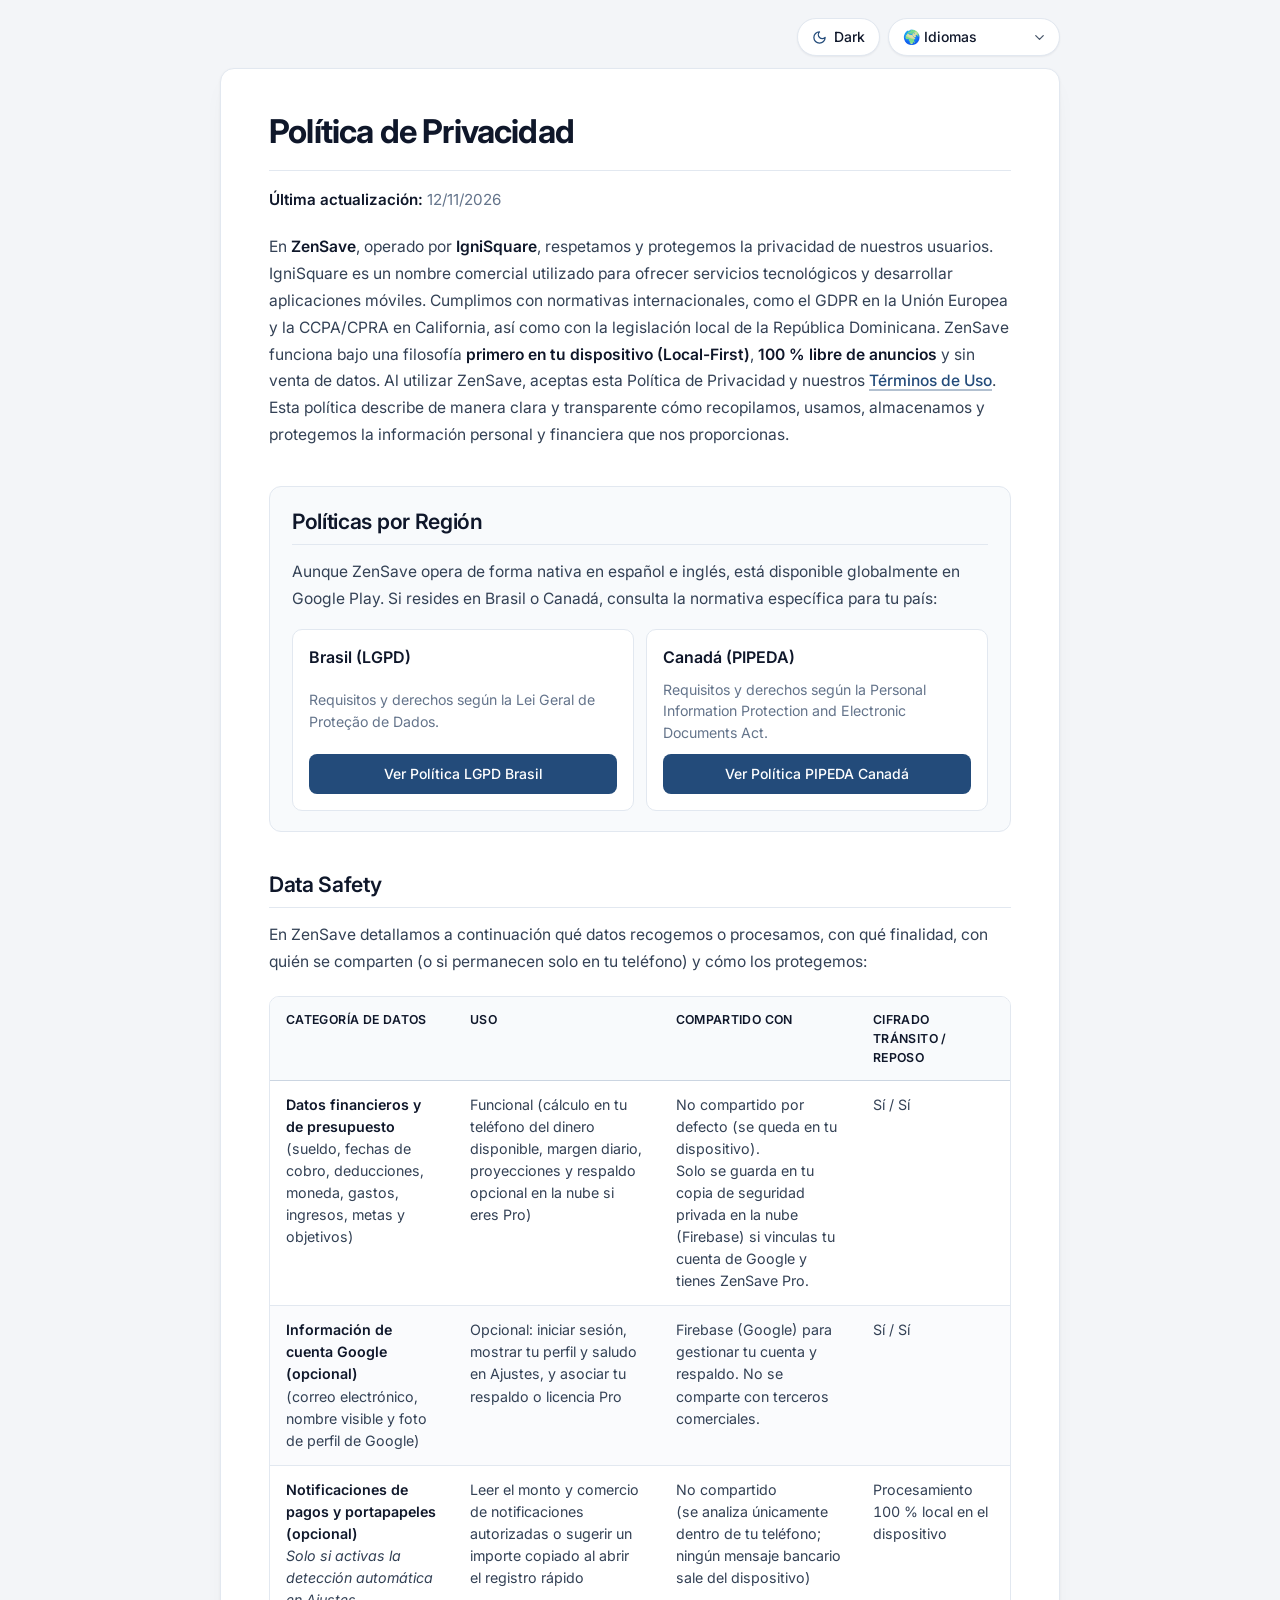
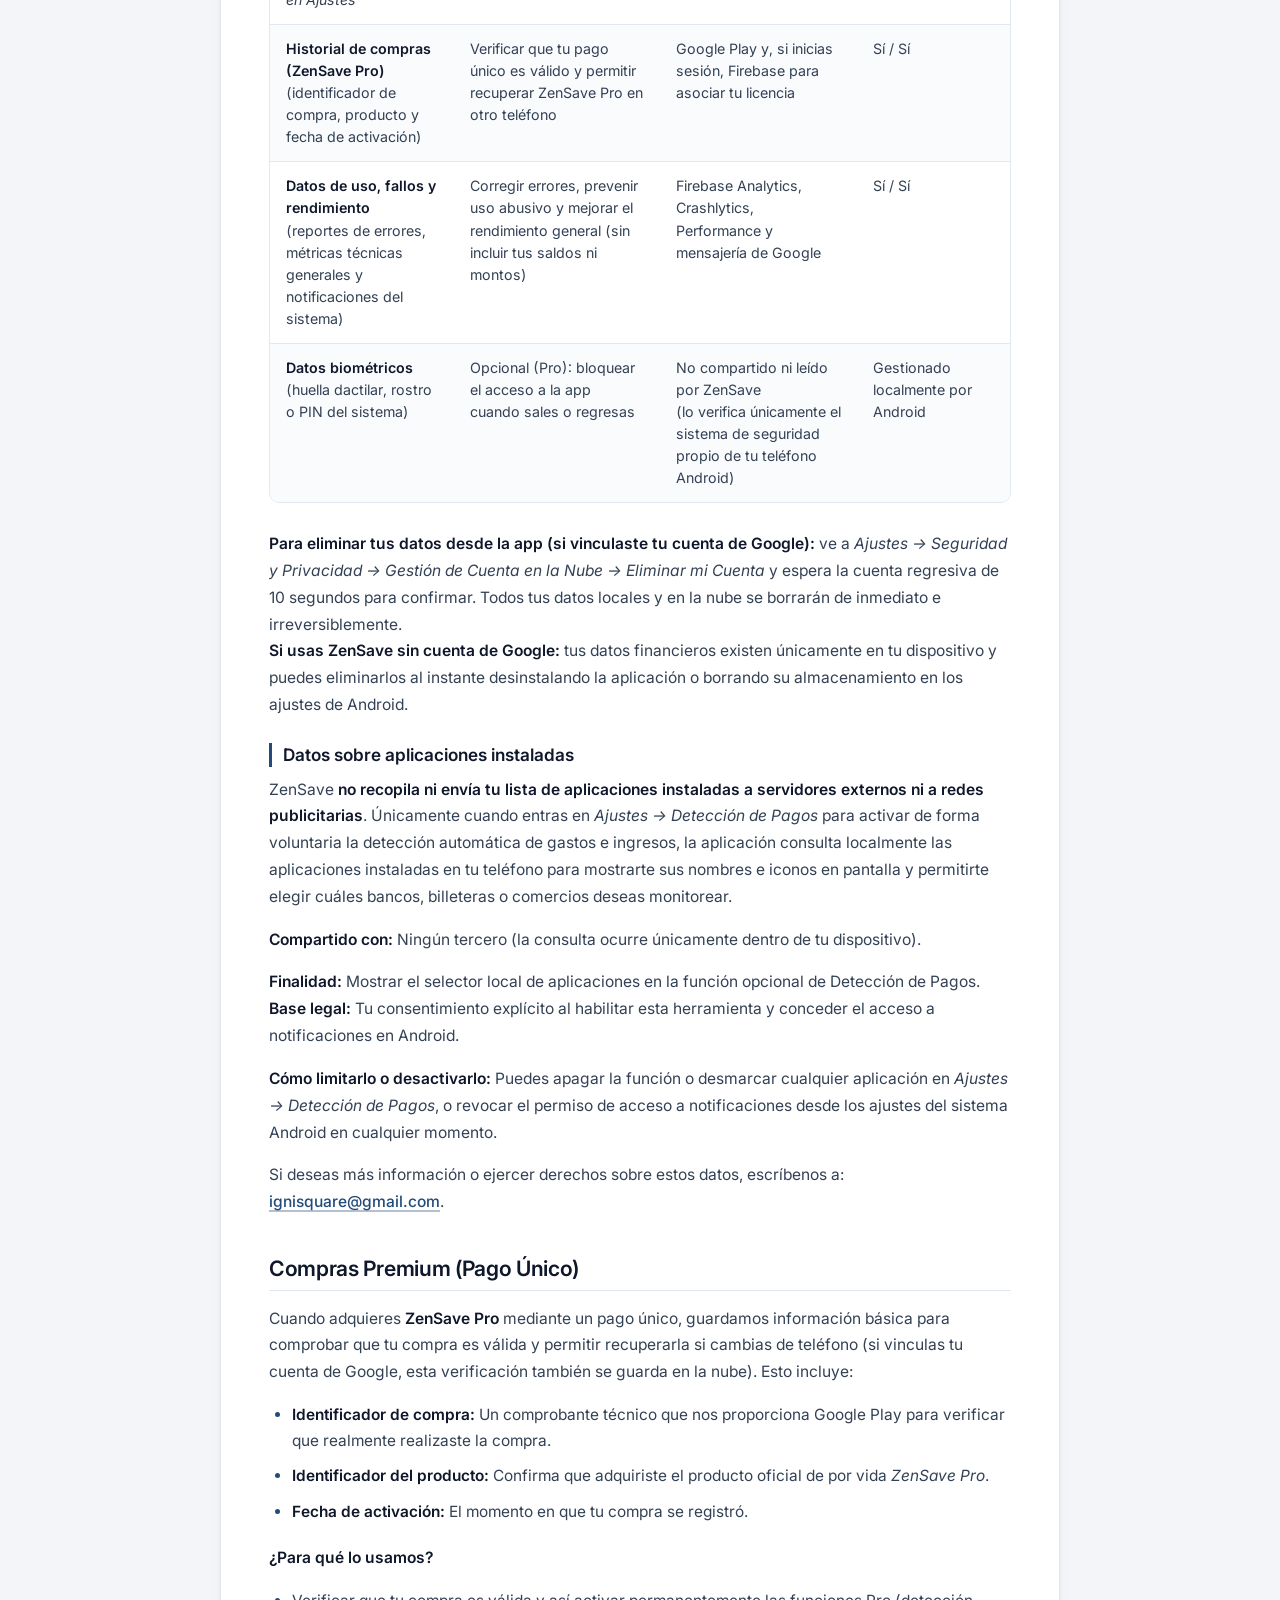
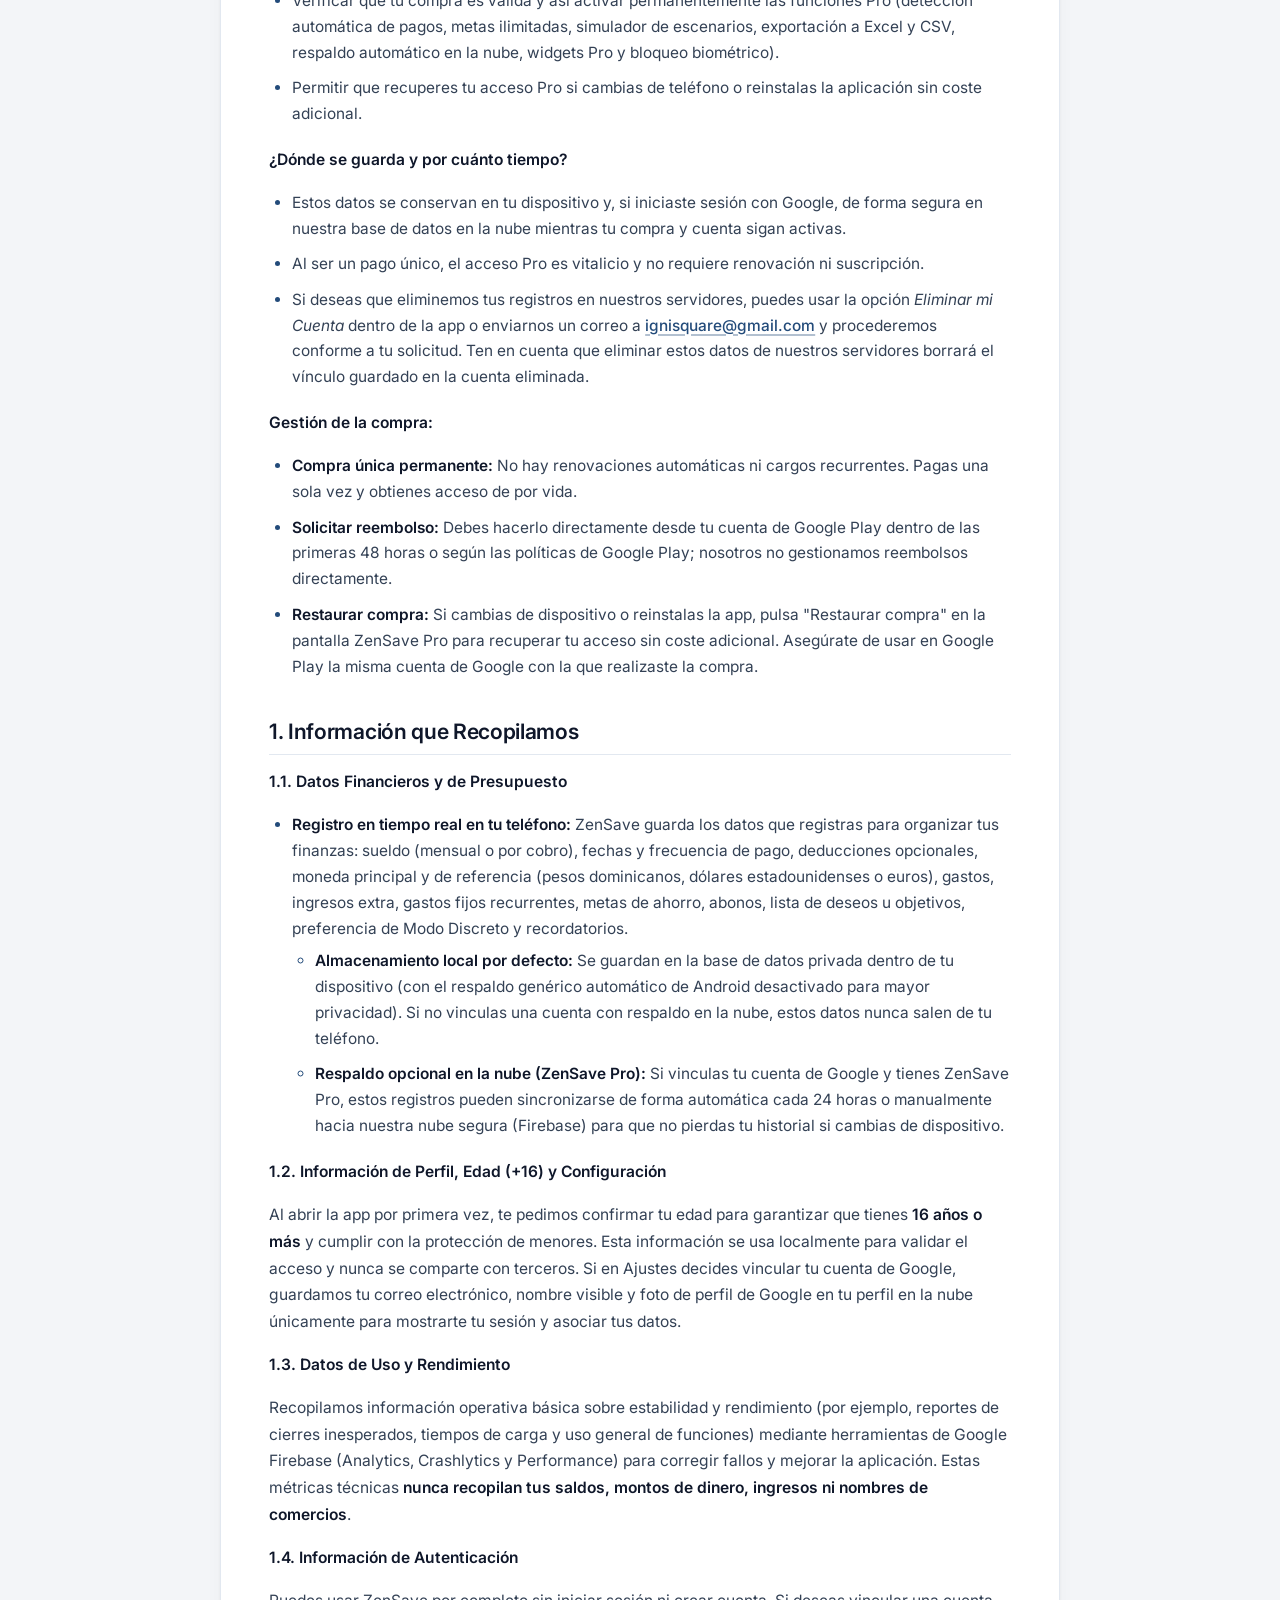
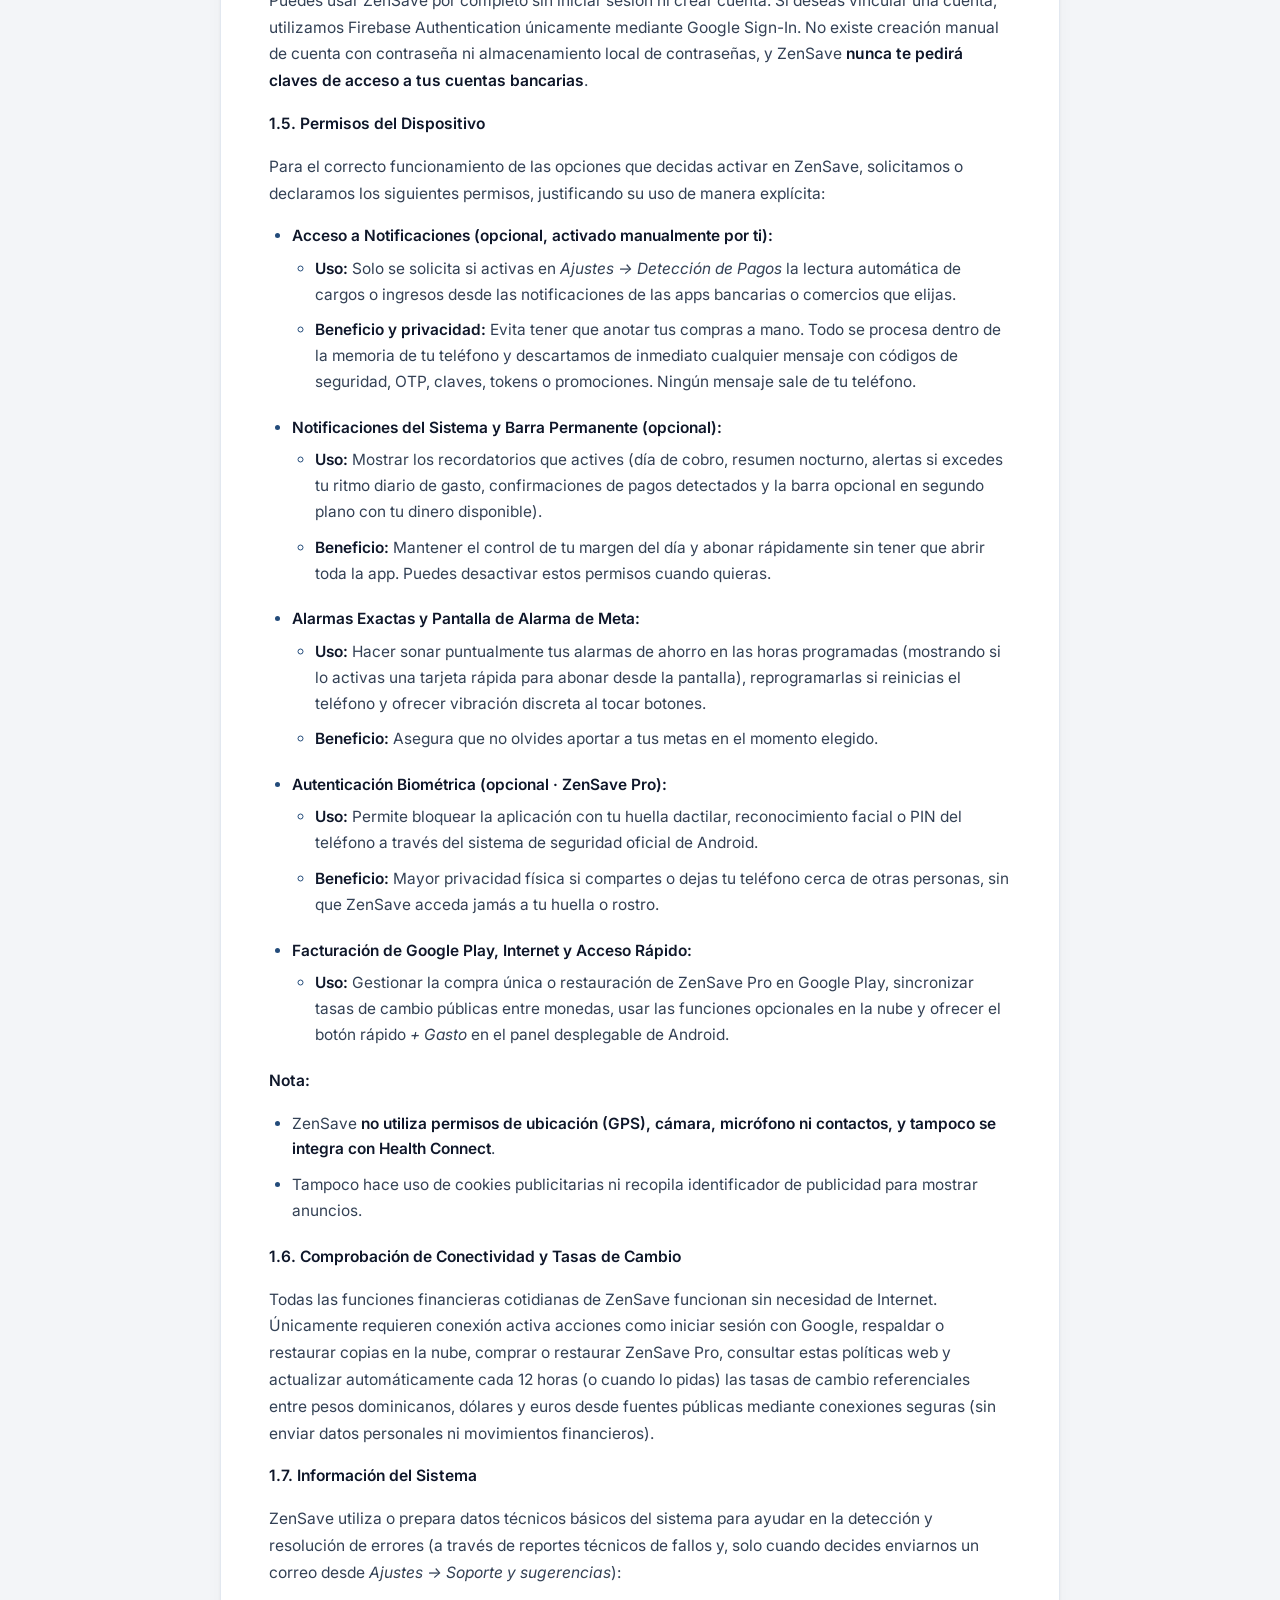
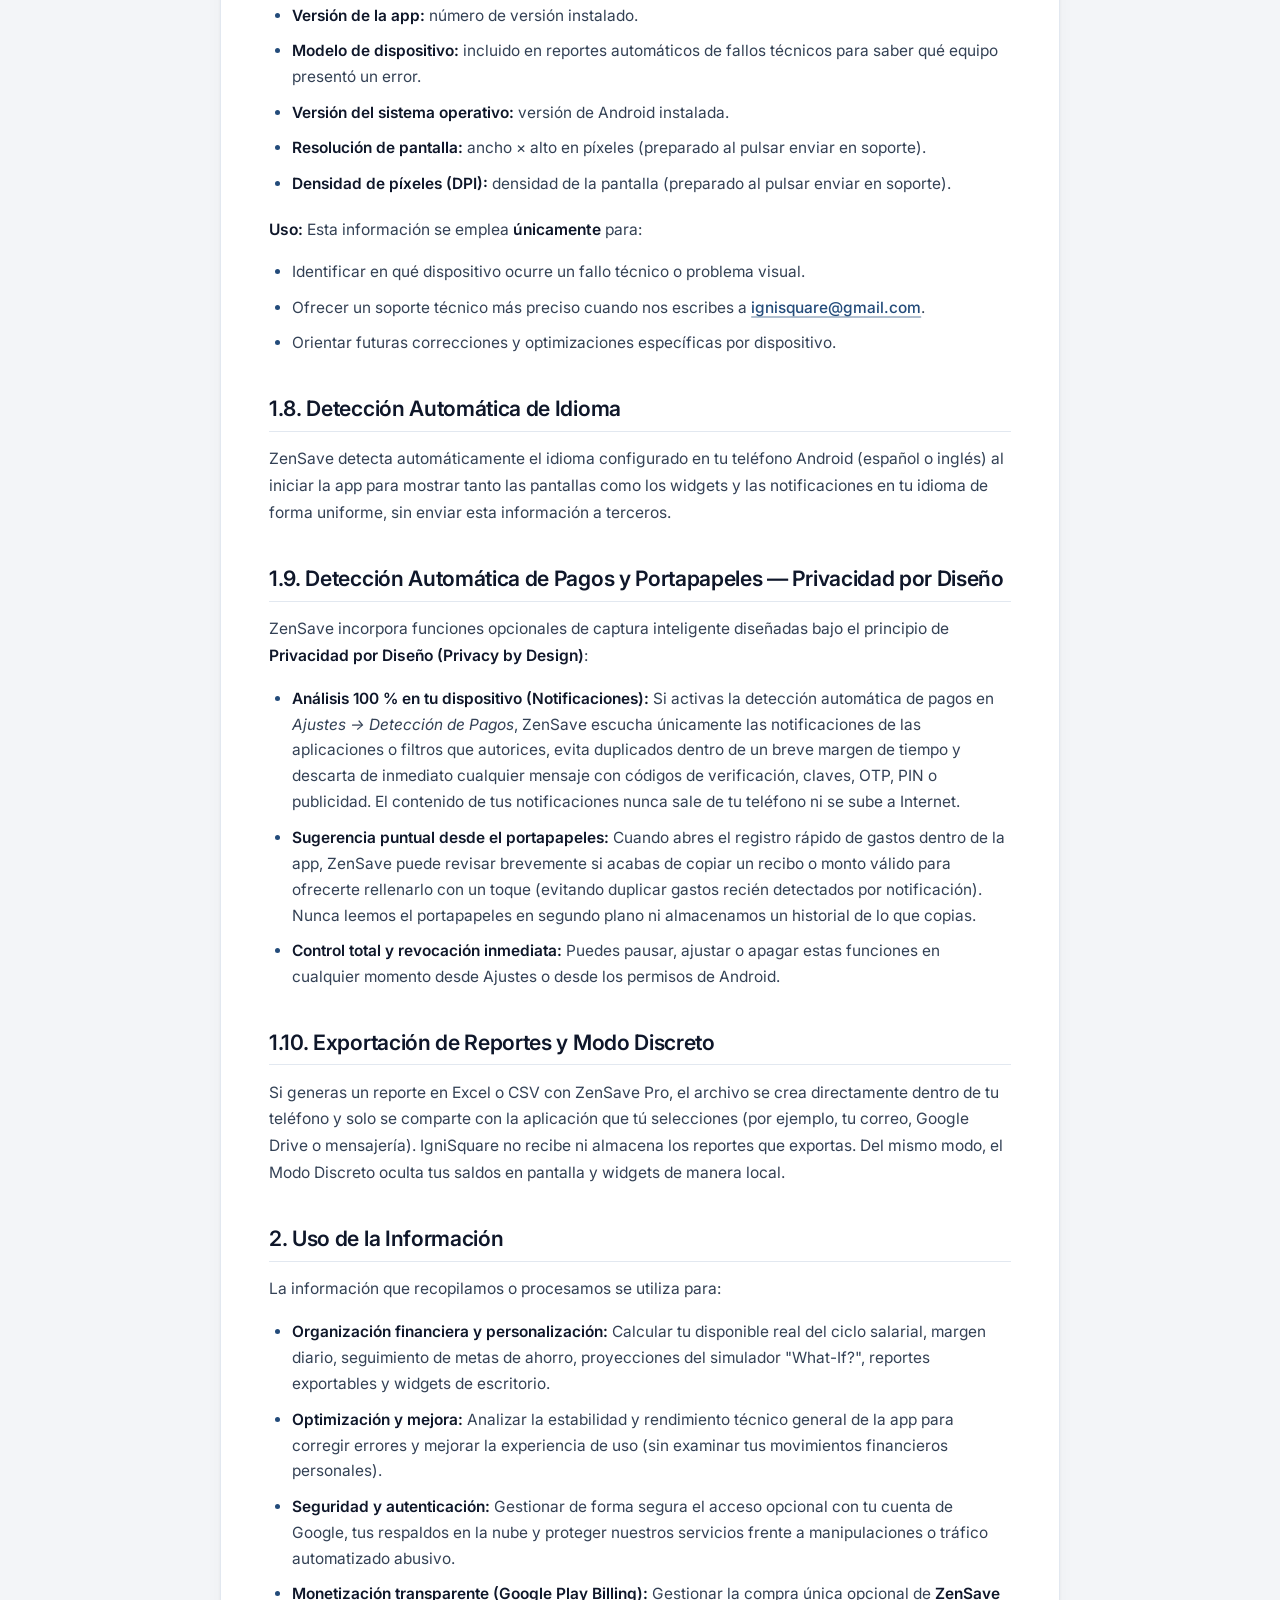
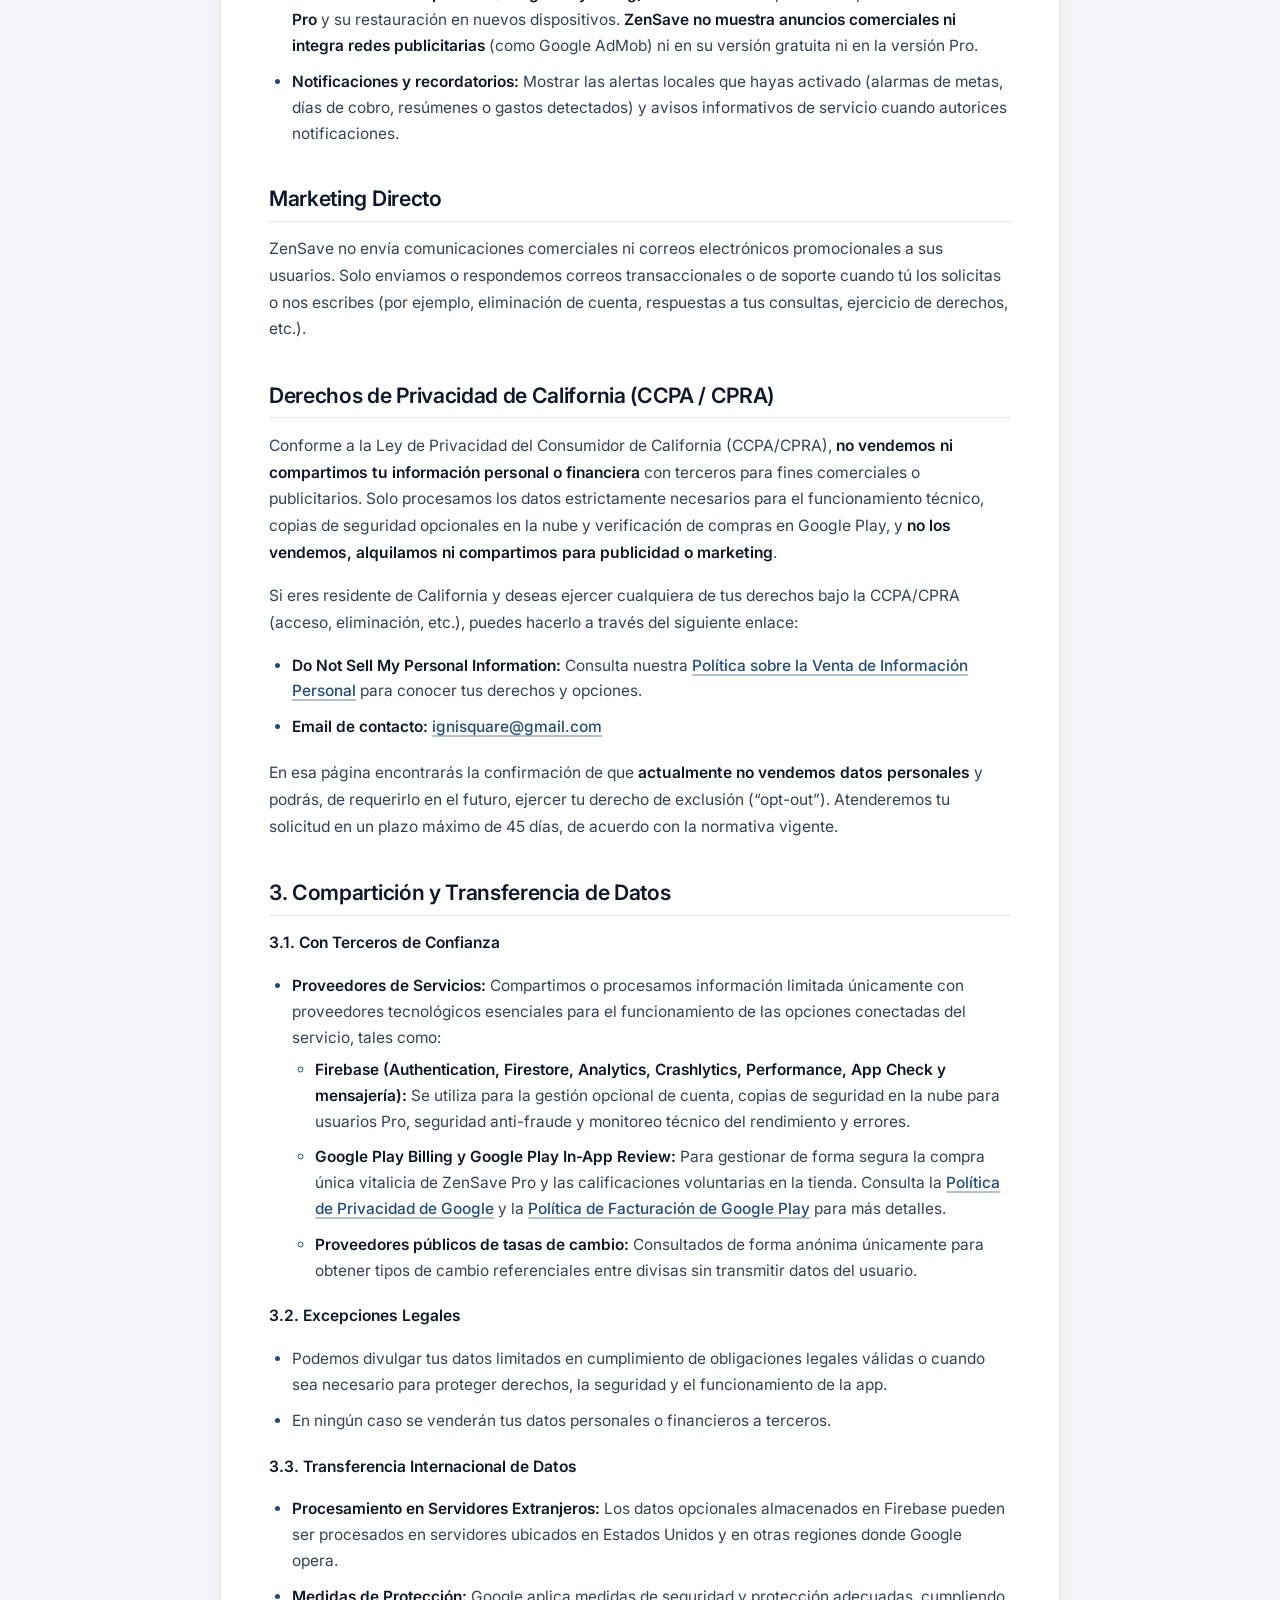
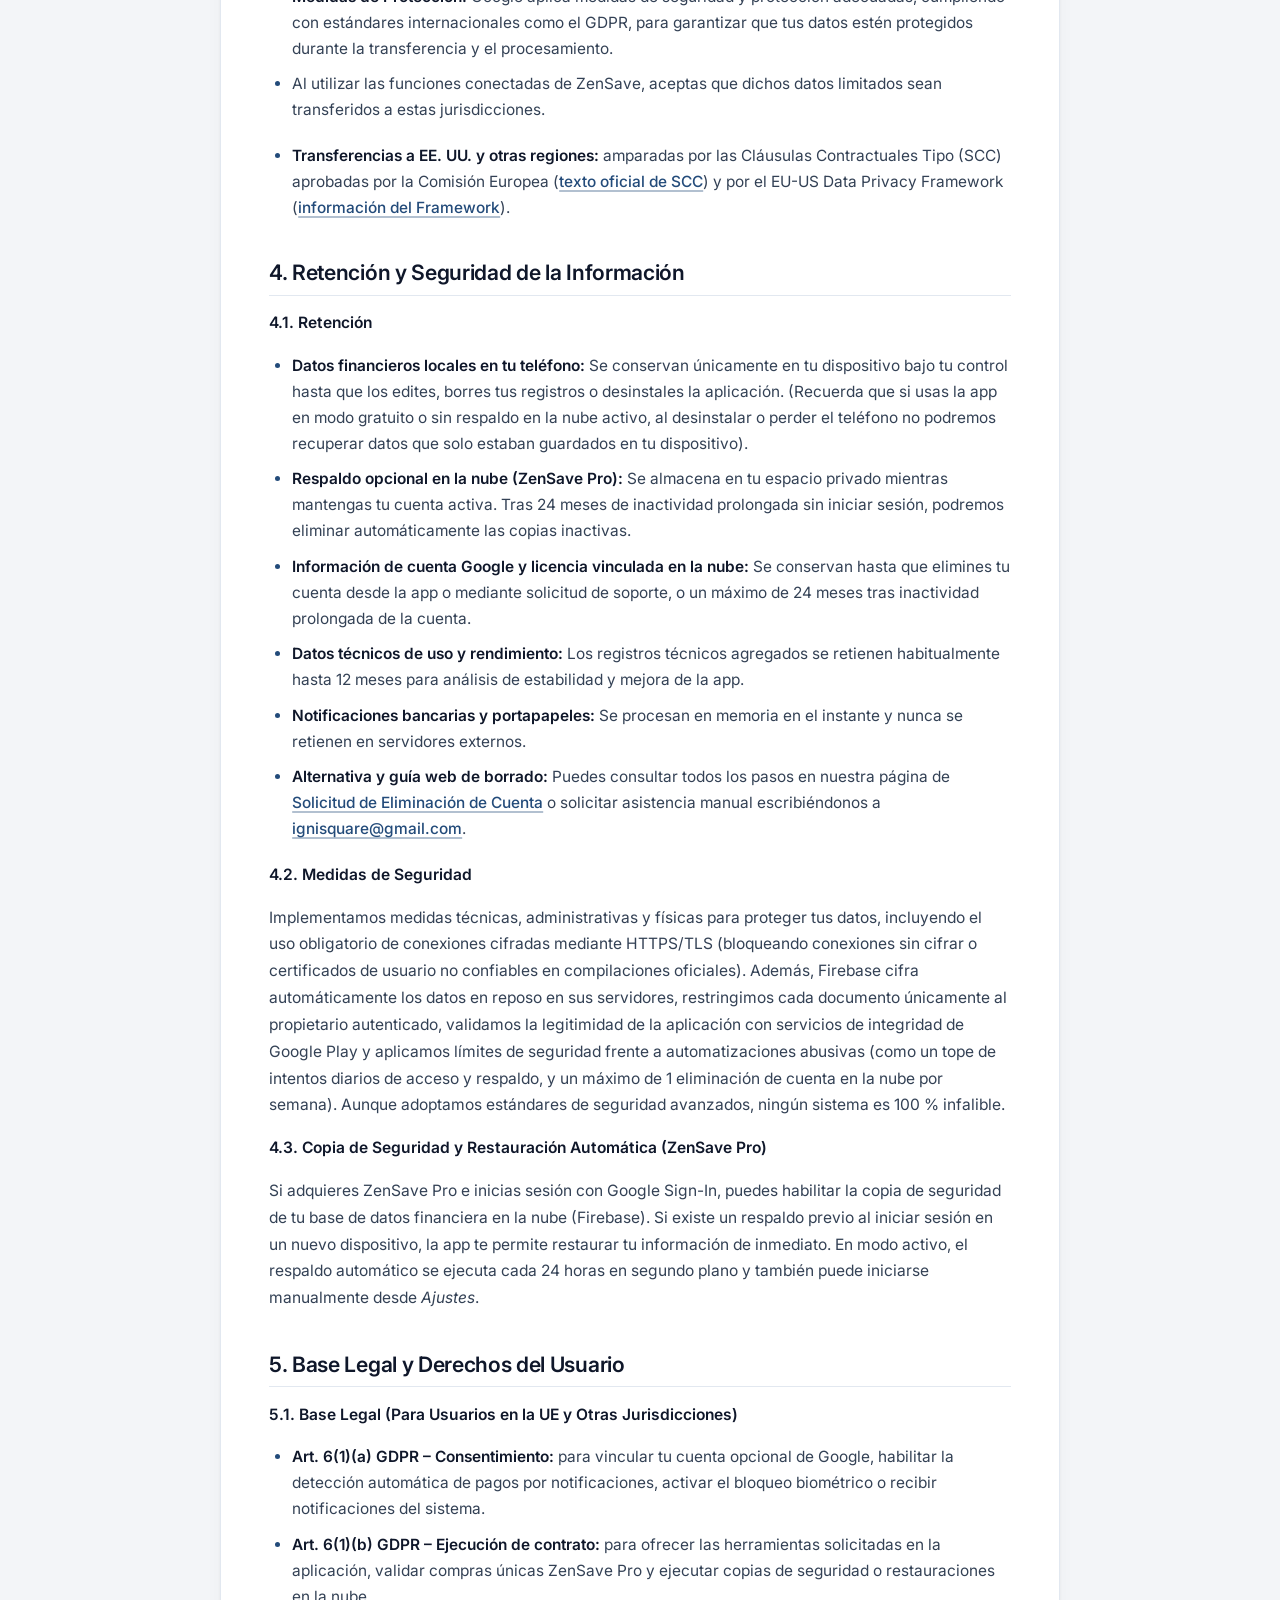
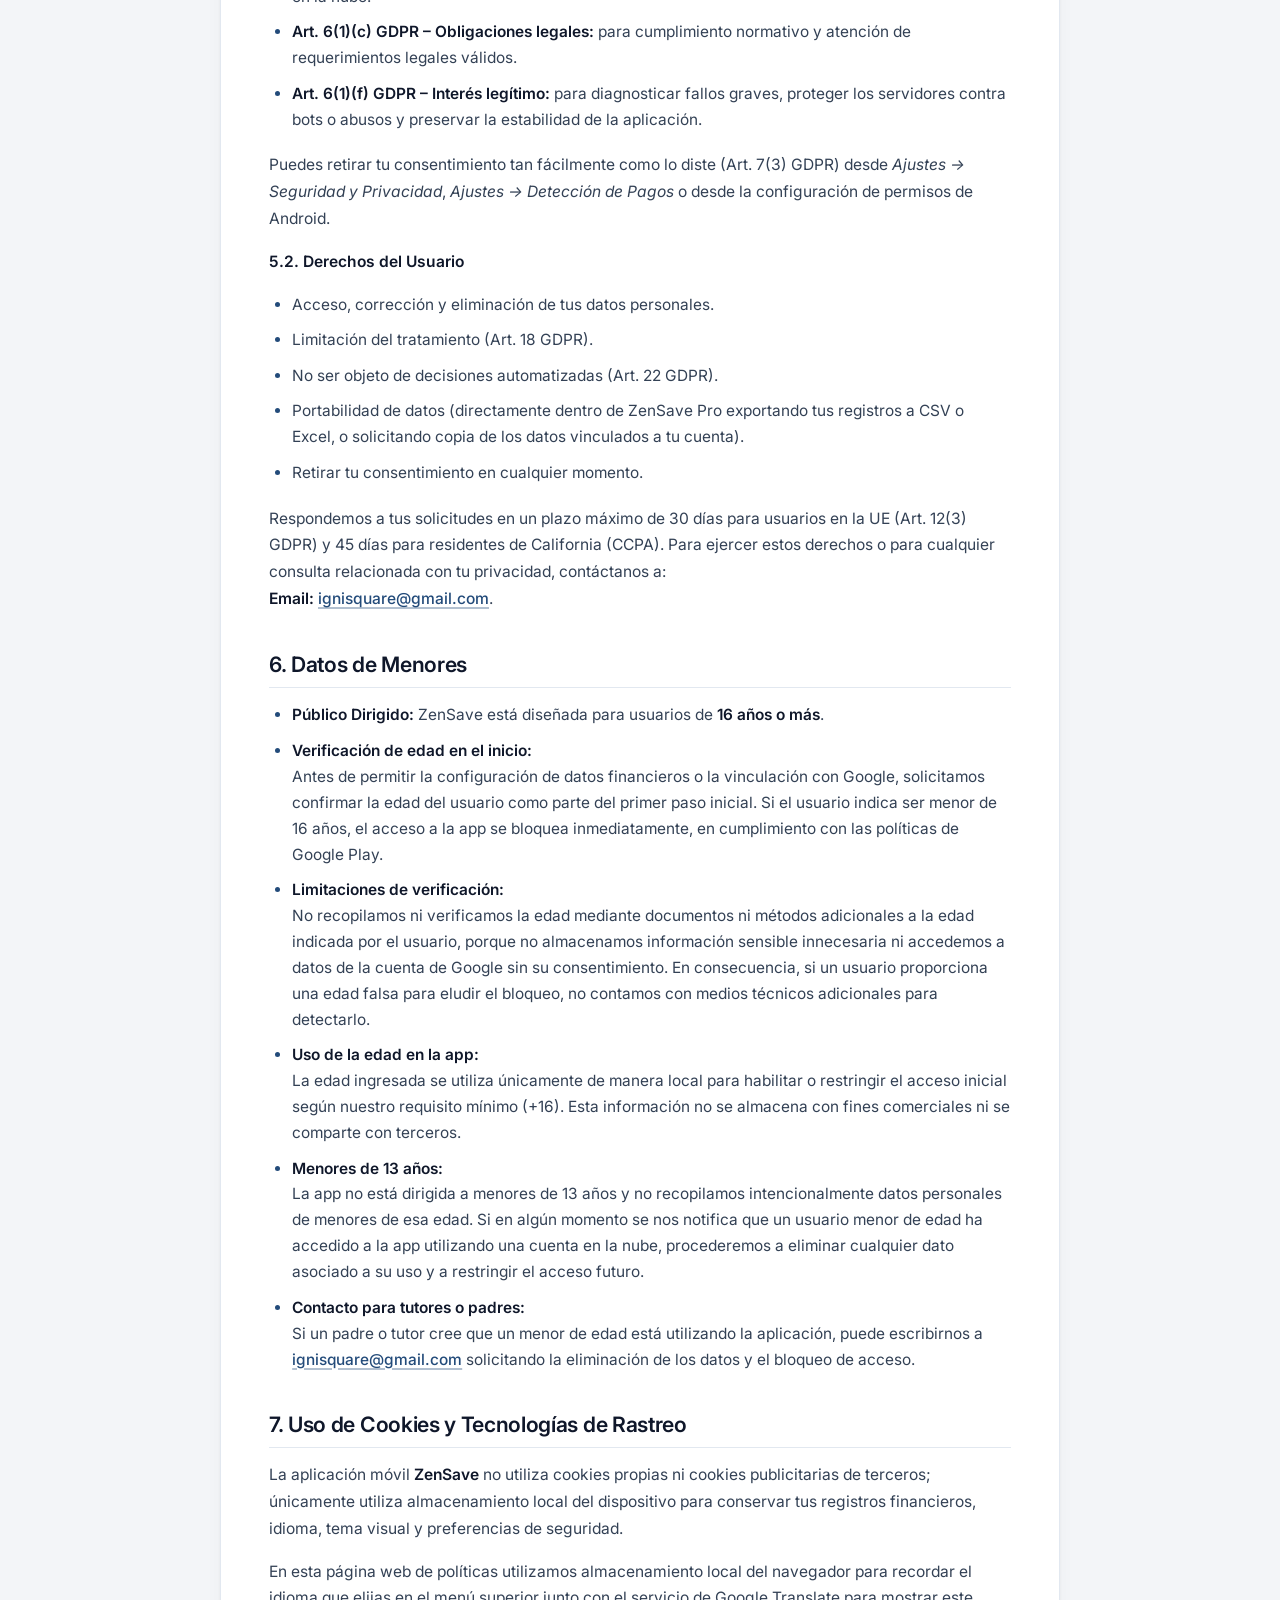
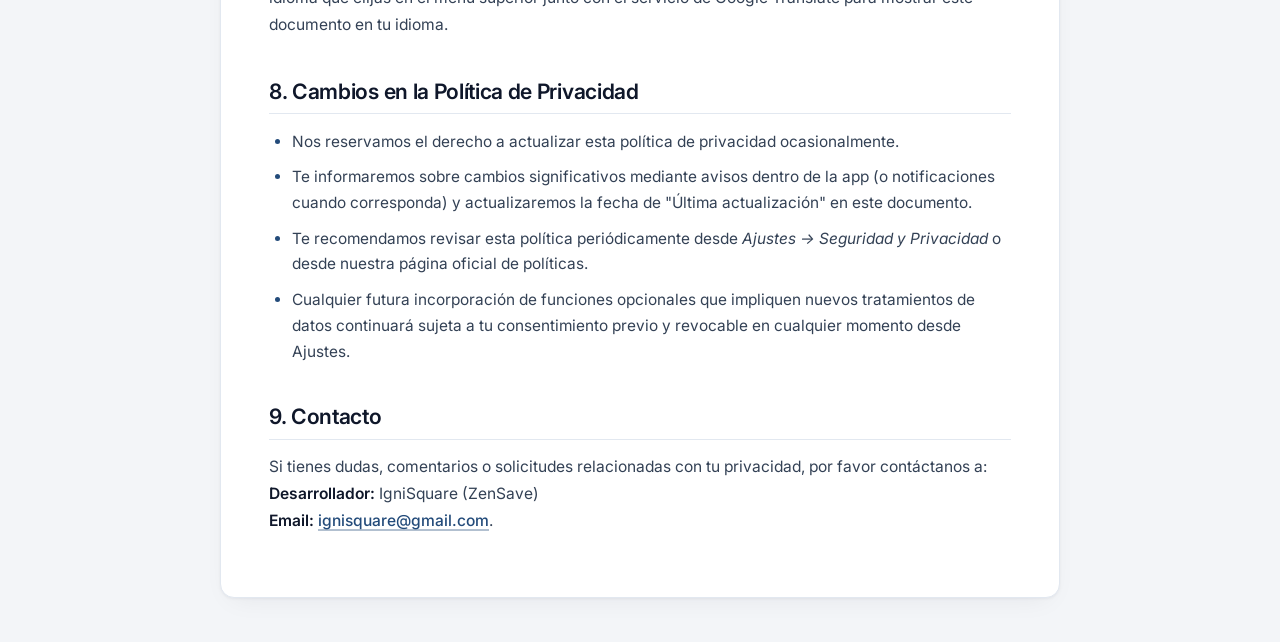
==== index.html @ 3e818abf "Add files via upload" ====
<!DOCTYPE html>
<html lang="es">
<head>
  <meta charset="UTF-8">
  <meta name="viewport" content="width=device-width, initial-scale=1.0">
  <meta name="description" content="Consulta la política de privacidad de ZenSave para conocer cómo protegemos tu información personal y financiera.">
  <meta name="theme-color" content="#ffffff">
  <title>Política de Privacidad</title>

  <!-- Fuente Material Design -->
  <link rel="stylesheet" href="https://fonts.googleapis.com/css2?family=Roboto:wght@300;400;700&display=swap">
  <link rel="stylesheet" href="style.css">
</head>
<body>
  <!-- Contenedor del widget de Google Translate, ocultado fuera de pantalla -->
  <div id="google_translate_element"></div>

  <!-- Custom Widget de Traducción -->
  <div id="custom_translate_wrapper">
    <select id="custom_translate">
      <option value="">🌍 Idiomas</option>
      <option value="es">Español</option>
      <option value="en">Inglés</option>
      <option value="fr">Francés</option>
      <option value="pt-BR">Português (Brasil)</option>
      <option value="de">Alemán</option>
      <option value="it">Italiano</option>
    </select>
  </div>

  <main class="policy-container">
    <h1 class="policy-title">Política de Privacidad</h1>
    <p class="policy-text"><strong>Última actualización:</strong> 12/11/2026</p>
    <p class="policy-text">
      En <strong>ZenSave</strong>, operado por <strong>IgniSquare</strong>, respetamos y protegemos la privacidad de nuestros usuarios. IgniSquare es un nombre comercial utilizado para ofrecer servicios tecnológicos y desarrollar aplicaciones móviles. Cumplimos con normativas internacionales, como el GDPR en la Unión Europea y la CCPA/CPRA en California, así como con la legislación local de la República Dominicana. ZenSave funciona bajo una filosofía <strong>primero en tu dispositivo (Local-First)</strong>, <strong>100 % libre de anuncios</strong> y sin venta de datos. Al utilizar ZenSave, aceptas esta Política de Privacidad y nuestros <a href="https://frikii21k.github.io/IgniSquare-Terms-of-Use-ZenSave.github.io/" target="_blank" rel="noopener">Términos de Uso</a>. Esta política describe de manera clara y transparente cómo recopilamos, usamos, almacenamos y protegemos la información personal y financiera que nos proporcionas.
    </p>

    <!-- === Sección de acceso rápido a políticas por región === -->
    <section class="policy-region-links">
      <h2 class="policy-section-title">Políticas por Región</h2>
      <p class="policy-text">
        Aunque ZenSave opera de forma nativa en español e inglés, está disponible globalmente en Google Play. Si resides en Brasil o Canadá, consulta la normativa específica para tu país:
      </p>
      <div class="policy-links-grid">
        <!-- Grupo 1: Brasil -->
        <div class="policy-link-item">
          <h3 class="policy-subsection-title">Brasil (LGPD)</h3>
          <p class="policy-text">
            Requisitos y derechos según la Lei Geral de Proteção de Dados.
          </p>
          <a href="lgpd-brasil.html"
             class="policy-link-button" target="_blank" rel="noopener">
            Ver Política LGPD Brasil
          </a>
        </div>
        <!-- Grupo 2: Canadá -->
        <div class="policy-link-item">
          <h3 class="policy-subsection-title">Canadá (PIPEDA)</h3>
          <p class="policy-text">
            Requisitos y derechos según la Personal Information Protection and Electronic Documents Act.
          </p>
          <a href="pipeda-canada.html"
             class="policy-link-button" target="_blank" rel="noopener">
            Ver Política PIPEDA Canadá
          </a>
        </div>
      </div>
    </section>

    <section id="data-safety">
      <h2 class="policy-section-title">Data Safety</h2>
      <p class="policy-text">
        En ZenSave detallamos a continuación qué datos recogemos o procesamos, con qué finalidad, con quién se comparten (o si permanecen solo en tu teléfono) y cómo los protegemos:
      </p>
      <div class="policy-table-wrapper">
        <table class="policy-table">
          <thead>
            <tr>
              <th>Categoría de datos</th>
              <th>Uso</th>
              <th>Compartido con</th>
              <th>Cifrado tránsito / reposo</th>
            </tr>
          </thead>
          <tbody>
            <tr>
              <td><strong>Datos financieros y de presupuesto</strong><br>(sueldo, fechas de cobro, deducciones, moneda, gastos, ingresos, metas y objetivos)</td>
              <td>Funcional (cálculo en tu teléfono del dinero disponible, margen diario, proyecciones y respaldo opcional en la nube si eres Pro)</td>
              <td>No compartido por defecto (se queda en tu dispositivo).<br>Solo se guarda en tu copia de seguridad privada en la nube (Firebase) si vinculas tu cuenta de Google y tienes ZenSave Pro.</td>
              <td>Sí / Sí</td>
            </tr>
            <tr>
              <td><strong>Información de cuenta Google (opcional)</strong><br>(correo electrónico, nombre visible y foto de perfil de Google)</td>
              <td>Opcional: iniciar sesión, mostrar tu perfil y saludo en Ajustes, y asociar tu respaldo o licencia Pro</td>
              <td>Firebase (Google) para gestionar tu cuenta y respaldo. No se comparte con terceros comerciales.</td>
              <td>Sí / Sí</td>
            </tr>
            <tr>
              <td><strong>Notificaciones de pagos y portapapeles (opcional)</strong><br><em>Solo si activas la detección automática en Ajustes</em></td>
              <td>Leer el monto y comercio de notificaciones autorizadas o sugerir un importe copiado al abrir el registro rápido</td>
              <td>No compartido<br>(se analiza únicamente dentro de tu teléfono; ningún mensaje bancario sale del dispositivo)</td>
              <td>Procesamiento 100 % local en el dispositivo</td>
            </tr>
            <tr>
              <td><strong>Historial de compras (ZenSave Pro)</strong><br>(identificador de compra, producto y fecha de activación)</td>
              <td>Verificar que tu pago único es válido y permitir recuperar ZenSave Pro en otro teléfono</td>
              <td>Google Play y, si inicias sesión, Firebase para asociar tu licencia</td>
              <td>Sí / Sí</td>
            </tr>
            <tr>
              <td><strong>Datos de uso, fallos y rendimiento</strong><br>(reportes de errores, métricas técnicas generales y notificaciones del sistema)</td>
              <td>Corregir errores, prevenir uso abusivo y mejorar el rendimiento general (sin incluir tus saldos ni montos)</td>
              <td>Firebase Analytics, Crashlytics, Performance y mensajería de Google</td>
              <td>Sí / Sí</td>
            </tr>
            <tr>
              <td><strong>Datos biométricos</strong><br>(huella dactilar, rostro o PIN del sistema)</td>
              <td>Opcional (Pro): bloquear el acceso a la app cuando sales o regresas</td>
              <td>No compartido ni leído por ZenSave<br>(lo verifica únicamente el sistema de seguridad propio de tu teléfono Android)</td>
              <td>Gestionado localmente por Android</td>
            </tr>
          </tbody>
        </table>
      </div>
      <p class="policy-text">
        <strong>Para eliminar tus datos desde la app (si vinculaste tu cuenta de Google):</strong> ve a <em>Ajustes → Seguridad y Privacidad → Gestión de Cuenta en la Nube → Eliminar mi Cuenta</em> y espera la cuenta regresiva de 10 segundos para confirmar. Todos tus datos locales y en la nube se borrarán de inmediato e irreversiblemente.<br>
        <strong>Si usas ZenSave sin cuenta de Google:</strong> tus datos financieros existen únicamente en tu dispositivo y puedes eliminarlos al instante desinstalando la aplicación o borrando su almacenamiento en los ajustes de Android.
      </p>
    </section>

    <!-- === Bloque: Apps instaladas (Installed apps) — Bajo "Data Safety" === -->
    <section id="installed-apps">
      <h3 class="policy-subsection-title">Datos sobre aplicaciones instaladas</h3>
      <p class="policy-text">
        ZenSave <strong>no recopila ni envía tu lista de aplicaciones instaladas a servidores externos ni a redes publicitarias</strong>.
        Únicamente cuando entras en <em>Ajustes → Detección de Pagos</em> para activar de forma voluntaria la detección automática de gastos e ingresos, la aplicación consulta localmente las aplicaciones instaladas en tu teléfono para mostrarte sus nombres e iconos en pantalla y permitirte elegir cuáles bancos, billeteras o comercios deseas monitorear.
      </p>
      <p class="policy-text">
        <strong>Compartido con:</strong> Ningún tercero (la consulta ocurre únicamente dentro de tu dispositivo).
      </p>
      <p class="policy-text">
        <strong>Finalidad:</strong> Mostrar el selector local de aplicaciones en la función opcional de Detección de Pagos.
        <strong>Base legal:</strong> Tu consentimiento explícito al habilitar esta herramienta y conceder el acceso a notificaciones en Android.
      </p>
      <p class="policy-text">
        <strong>Cómo limitarlo o desactivarlo:</strong> Puedes apagar la función o desmarcar cualquier aplicación en <em>Ajustes → Detección de Pagos</em>, o revocar el permiso de acceso a notificaciones desde los ajustes del sistema Android en cualquier momento.
      </p>
      <p class="policy-text">
        Si deseas más información o ejercer derechos sobre estos datos, escríbenos a: <a href="mailto:ignisquare@gmail.com">ignisquare@gmail.com</a>.
      </p>
    </section>
    <!-- === Fin bloque === -->

    <section>
      <h2 class="policy-section-title">Compras Premium (Pago Único)</h2>
      <p class="policy-text">
        Cuando adquieres <strong>ZenSave Pro</strong> mediante un pago único, guardamos información básica para comprobar que tu compra es válida y permitir recuperarla si cambias de teléfono (si vinculas tu cuenta de Google, esta verificación también se guarda en la nube). Esto incluye:
      </p>
      <ul class="policy-list">
        <li><strong>Identificador de compra:</strong> Un comprobante técnico que nos proporciona Google Play para verificar que realmente realizaste la compra.</li>
        <li><strong>Identificador del producto:</strong> Confirma que adquiriste el producto oficial de por vida <em>ZenSave Pro</em>.</li>
        <li><strong>Fecha de activación:</strong> El momento en que tu compra se registró.</li>
      </ul>
      <p class="policy-text">
        <strong>¿Para qué lo usamos?</strong>
      </p>
      <ul class="policy-list">
        <li>Verificar que tu compra es válida y así activar permanentemente las funciones Pro (detección automática de pagos, metas ilimitadas, simulador de escenarios, exportación a Excel y CSV, respaldo automático en la nube, widgets Pro y bloqueo biométrico).</li>
        <li>Permitir que recuperes tu acceso Pro si cambias de teléfono o reinstalas la aplicación sin coste adicional.</li>
      </ul>
      <p class="policy-text">
        <strong>¿Dónde se guarda y por cuánto tiempo?</strong>
      </p>
      <ul class="policy-list">
        <li>Estos datos se conservan en tu dispositivo y, si iniciaste sesión con Google, de forma segura en nuestra base de datos en la nube mientras tu compra y cuenta sigan activas.</li>
        <li>Al ser un pago único, el acceso Pro es vitalicio y no requiere renovación ni suscripción.</li>
        <li>Si deseas que eliminemos tus registros en nuestros servidores, puedes usar la opción <em>Eliminar mi Cuenta</em> dentro de la app o enviarnos un correo a <a href="mailto:ignisquare@gmail.com">ignisquare@gmail.com</a> y procederemos conforme a tu solicitud. Ten en cuenta que eliminar estos datos de nuestros servidores borrará el vínculo guardado en la cuenta eliminada.</li>
      </ul>
      <p class="policy-text">
        <strong>Gestión de la compra:</strong>
      </p>
      <ul class="policy-list">
        <li><strong>Compra única permanente:</strong> No hay renovaciones automáticas ni cargos recurrentes. Pagas una sola vez y obtienes acceso de por vida.</li>
        <li><strong>Solicitar reembolso:</strong> Debes hacerlo directamente desde tu cuenta de Google Play dentro de las primeras 48 horas o según las políticas de Google Play; nosotros no gestionamos reembolsos directamente.</li>
        <li><strong>Restaurar compra:</strong> Si cambias de dispositivo o reinstalas la app, pulsa "Restaurar compra" en la pantalla ZenSave Pro para recuperar tu acceso sin coste adicional. Asegúrate de usar en Google Play la misma cuenta de Google con la que realizaste la compra.</li>
      </ul>
    </section>

    <section>
      <h2 class="policy-section-title">1. Información que Recopilamos</h2>

      <section>
        <p class="policy-text"><strong>1.1. Datos Financieros y de Presupuesto</strong></p>
        <ul class="policy-list">
          <li>
            <strong>Registro en tiempo real en tu teléfono:</strong>
            ZenSave guarda los datos que registras para organizar tus finanzas: sueldo (mensual o por cobro), fechas y frecuencia de pago, deducciones opcionales, moneda principal y de referencia (pesos dominicanos, dólares estadounidenses o euros), gastos, ingresos extra, gastos fijos recurrentes, metas de ahorro, abonos, lista de deseos u objetivos, preferencia de Modo Discreto y recordatorios.
            <ul class="policy-list">
              <li>
                <strong>Almacenamiento local por defecto:</strong> Se guardan en la base de datos privada dentro de tu dispositivo (con el respaldo genérico automático de Android desactivado para mayor privacidad). Si no vinculas una cuenta con respaldo en la nube, estos datos nunca salen de tu teléfono.
              </li>
              <li>
                <strong>Respaldo opcional en la nube (ZenSave Pro):</strong> Si vinculas tu cuenta de Google y tienes ZenSave Pro, estos registros pueden sincronizarse de forma automática cada 24 horas o manualmente hacia nuestra nube segura (Firebase) para que no pierdas tu historial si cambias de dispositivo.
              </li>
            </ul>
          </li>
        </ul>
      </section>

      <section>
        <p class="policy-text"><strong>1.2. Información de Perfil, Edad (+16) y Configuración</strong></p>
        <p class="policy-text">
          Al abrir la app por primera vez, te pedimos confirmar tu edad para garantizar que tienes <strong>16 años o más</strong> y cumplir con la protección de menores. Esta información se usa localmente para validar el acceso y nunca se comparte con terceros. Si en Ajustes decides vincular tu cuenta de Google, guardamos tu correo electrónico, nombre visible y foto de perfil de Google en tu perfil en la nube únicamente para mostrarte tu sesión y asociar tus datos.
        </p>
      </section>

      <section>
        <p class="policy-text"><strong>1.3. Datos de Uso y Rendimiento</strong></p>
        <p class="policy-text">
          Recopilamos información operativa básica sobre estabilidad y rendimiento (por ejemplo, reportes de cierres inesperados, tiempos de carga y uso general de funciones) mediante herramientas de Google Firebase (Analytics, Crashlytics y Performance) para corregir fallos y mejorar la aplicación. Estas métricas técnicas <strong>nunca recopilan tus saldos, montos de dinero, ingresos ni nombres de comercios</strong>.
        </p>
      </section>

      <section>
        <p class="policy-text"><strong>1.4. Información de Autenticación</strong></p>
        <p class="policy-text">
          Puedes usar ZenSave por completo sin iniciar sesión ni crear cuenta. Si deseas vincular una cuenta, utilizamos Firebase Authentication únicamente mediante Google Sign-In. No existe creación manual de cuenta con contraseña ni almacenamiento local de contraseñas, y ZenSave <strong>nunca te pedirá claves de acceso a tus cuentas bancarias</strong>.
        </p>
      </section>

      <section>
        <p class="policy-text"><strong>1.5. Permisos del Dispositivo</strong></p>
        <p class="policy-text">
          Para el correcto funcionamiento de las opciones que decidas activar en ZenSave, solicitamos o declaramos los siguientes permisos, justificando su uso de manera explícita:
        </p>
        <ul class="policy-list">
          <li>
            <strong>Acceso a Notificaciones (opcional, activado manualmente por ti):</strong>
            <ul class="policy-list">
              <li><strong>Uso:</strong> Solo se solicita si activas en <em>Ajustes → Detección de Pagos</em> la lectura automática de cargos o ingresos desde las notificaciones de las apps bancarias o comercios que elijas.</li>
              <li><strong>Beneficio y privacidad:</strong> Evita tener que anotar tus compras a mano. Todo se procesa dentro de la memoria de tu teléfono y descartamos de inmediato cualquier mensaje con códigos de seguridad, OTP, claves, tokens o promociones. Ningún mensaje sale de tu teléfono.</li>
            </ul>
          </li>
          <li>
            <strong>Notificaciones del Sistema y Barra Permanente (opcional):</strong>
            <ul class="policy-list">
              <li><strong>Uso:</strong> Mostrar los recordatorios que actives (día de cobro, resumen nocturno, alertas si excedes tu ritmo diario de gasto, confirmaciones de pagos detectados y la barra opcional en segundo plano con tu dinero disponible).</li>
              <li><strong>Beneficio:</strong> Mantener el control de tu margen del día y abonar rápidamente sin tener que abrir toda la app. Puedes desactivar estos permisos cuando quieras.</li>
            </ul>
          </li>
          <li>
            <strong>Alarmas Exactas y Pantalla de Alarma de Meta:</strong>
            <ul class="policy-list">
              <li><strong>Uso:</strong> Hacer sonar puntualmente tus alarmas de ahorro en las horas programadas (mostrando si lo activas una tarjeta rápida para abonar desde la pantalla), reprogramarlas si reinicias el teléfono y ofrecer vibración discreta al tocar botones.</li>
              <li><strong>Beneficio:</strong> Asegura que no olvides aportar a tus metas en el momento elegido.</li>
            </ul>
          </li>
          <li>
            <strong>Autenticación Biométrica (opcional · ZenSave Pro):</strong>
            <ul class="policy-list">
              <li><strong>Uso:</strong> Permite bloquear la aplicación con tu huella dactilar, reconocimiento facial o PIN del teléfono a través del sistema de seguridad oficial de Android.</li>
              <li><strong>Beneficio:</strong> Mayor privacidad física si compartes o dejas tu teléfono cerca de otras personas, sin que ZenSave acceda jamás a tu huella o rostro.</li>
            </ul>
          </li>
          <li>
            <strong>Facturación de Google Play, Internet y Acceso Rápido:</strong>
            <ul class="policy-list">
              <li><strong>Uso:</strong> Gestionar la compra única o restauración de ZenSave Pro en Google Play, sincronizar tasas de cambio públicas entre monedas, usar las funciones opcionales en la nube y ofrecer el botón rápido <em>+ Gasto</em> en el panel desplegable de Android.</li>
            </ul>
          </li>
        </ul>
        <p class="policy-text">
          <strong>Nota:</strong>
        </p>
        <ul class="policy-list">
          <li>ZenSave <strong>no utiliza permisos de ubicación (GPS), cámara, micrófono ni contactos, y tampoco se integra con Health Connect</strong>.</li>
          <li>Tampoco hace uso de cookies publicitarias ni recopila identificador de publicidad para mostrar anuncios.</li>
        </ul>
      </section>

      <section>
        <p class="policy-text"><strong>1.6. Comprobación de Conectividad y Tasas de Cambio</strong></p>
        <p class="policy-text">
          Todas las funciones financieras cotidianas de ZenSave funcionan sin necesidad de Internet. Únicamente requieren conexión activa acciones como iniciar sesión con Google, respaldar o restaurar copias en la nube, comprar o restaurar ZenSave Pro, consultar estas políticas web y actualizar automáticamente cada 12 horas (o cuando lo pidas) las tasas de cambio referenciales entre pesos dominicanos, dólares y euros desde fuentes públicas mediante conexiones seguras (sin enviar datos personales ni movimientos financieros).
        </p>
      </section>

      <section>
        <p class="policy-text"><strong>1.7. Información del Sistema</strong></p>
        <p class="policy-text">
          ZenSave utiliza o prepara datos técnicos básicos del sistema para ayudar en la detección y resolución de errores (a través de reportes técnicos de fallos y, solo cuando decides enviarnos un correo desde <em>Ajustes → Soporte y sugerencias</em>):
        </p>
        <ul class="policy-list">
          <li><strong>Versión de la app:</strong> número de versión instalado.</li>
          <li><strong>Modelo de dispositivo:</strong> incluido en reportes automáticos de fallos técnicos para saber qué equipo presentó un error.</li>
          <li><strong>Versión del sistema operativo:</strong> versión de Android instalada.</li>
          <li><strong>Resolución de pantalla:</strong> ancho × alto en píxeles (preparado al pulsar enviar en soporte).</li>
          <li><strong>Densidad de píxeles (DPI):</strong> densidad de la pantalla (preparado al pulsar enviar en soporte).</li>
        </ul>
        <p class="policy-text">
          <strong>Uso:</strong> Esta información se emplea <strong>únicamente</strong> para:
        </p>
        <ul class="policy-list">
          <li>Identificar en qué dispositivo ocurre un fallo técnico o problema visual.</li>
          <li>Ofrecer un soporte técnico más preciso cuando nos escribes a <a href="mailto:ignisquare@gmail.com">ignisquare@gmail.com</a>.</li>
          <li>Orientar futuras correcciones y optimizaciones específicas por dispositivo.</li>
        </ul>
      </section>

      <section>
        <h2 class="policy-section-title">1.8. Detección Automática de Idioma</h2>
        <p class="policy-text">
          ZenSave detecta automáticamente el idioma configurado en tu teléfono Android (español o inglés) al iniciar la app para mostrar tanto las pantallas como los widgets y las notificaciones en tu idioma de forma uniforme, sin enviar esta información a terceros.
        </p>
      </section>

      <section id="autodeteccion-privacidad">
        <h2 class="policy-section-title">1.9. Detección Automática de Pagos y Portapapeles — Privacidad por Diseño</h2>
        <p class="policy-text">
          ZenSave incorpora funciones opcionales de captura inteligente diseñadas bajo el principio de <strong>Privacidad por Diseño (Privacy by Design)</strong>:
        </p>
        <ul class="policy-list">
          <li><strong>Análisis 100 % en tu dispositivo (Notificaciones):</strong> Si activas la detección automática de pagos en <em>Ajustes → Detección de Pagos</em>, ZenSave escucha únicamente las notificaciones de las aplicaciones o filtros que autorices, evita duplicados dentro de un breve margen de tiempo y descarta de inmediato cualquier mensaje con códigos de verificación, claves, OTP, PIN o publicidad. El contenido de tus notificaciones nunca sale de tu teléfono ni se sube a Internet.</li>
          <li><strong>Sugerencia puntual desde el portapapeles:</strong> Cuando abres el registro rápido de gastos dentro de la app, ZenSave puede revisar brevemente si acabas de copiar un recibo o monto válido para ofrecerte rellenarlo con un toque (evitando duplicar gastos recién detectados por notificación). Nunca leemos el portapapeles en segundo plano ni almacenamos un historial de lo que copias.</li>
          <li><strong>Control total y revocación inmediata:</strong> Puedes pausar, ajustar o apagar estas funciones en cualquier momento desde Ajustes o desde los permisos de Android.</li>
        </ul>
      </section>

      <section>
        <h2 class="policy-section-title">1.10. Exportación de Reportes y Modo Discreto</h2>
        <p class="policy-text">
          Si generas un reporte en Excel o CSV con ZenSave Pro, el archivo se crea directamente dentro de tu teléfono y solo se comparte con la aplicación que tú selecciones (por ejemplo, tu correo, Google Drive o mensajería). IgniSquare no recibe ni almacena los reportes que exportas. Del mismo modo, el Modo Discreto oculta tus saldos en pantalla y widgets de manera local.
        </p>
      </section>
    </section>

    <section>
      <h2 class="policy-section-title">2. Uso de la Información</h2>
      <p class="policy-text">
        La información que recopilamos o procesamos se utiliza para:
      </p>
      <ul class="policy-list">
        <li>
          <strong>Organización financiera y personalización:</strong> Calcular tu disponible real del ciclo salarial, margen diario, seguimiento de metas de ahorro, proyecciones del simulador "What-If?", reportes exportables y widgets de escritorio.
        </li>
        <li>
          <strong>Optimización y mejora:</strong> Analizar la estabilidad y rendimiento técnico general de la app para corregir errores y mejorar la experiencia de uso (sin examinar tus movimientos financieros personales).
        </li>
        <li>
          <strong>Seguridad y autenticación:</strong> Gestionar de forma segura el acceso opcional con tu cuenta de Google, tus respaldos en la nube y proteger nuestros servicios frente a manipulaciones o tráfico automatizado abusivo.
        </li>
        <li>
          <strong>Monetización transparente (Google Play Billing):</strong> Gestionar la compra única opcional de <strong>ZenSave Pro</strong> y su restauración en nuevos dispositivos. <strong>ZenSave no muestra anuncios comerciales ni integra redes publicitarias</strong> (como Google AdMob) ni en su versión gratuita ni en la versión Pro.
        </li>
        <li>
          <strong>Notificaciones y recordatorios:</strong> Mostrar las alertas locales que hayas activado (alarmas de metas, días de cobro, resúmenes o gastos detectados) y avisos informativos de servicio cuando autorices notificaciones.
        </li>
      </ul>
    </section>

    <!-- 2.x Marketing Directo -->
    <section>
      <h2 class="policy-section-title">Marketing Directo</h2>
      <p class="policy-text">
        ZenSave no envía comunicaciones comerciales ni correos electrónicos promocionales a sus usuarios. Solo enviamos o respondemos correos transaccionales o de soporte cuando tú los solicitas o nos escribes (por ejemplo, eliminación de cuenta, respuestas a tus consultas, ejercicio de derechos, etc.).
      </p>
    </section>

    <!-- 2.y CCPA Do Not Sell/Share -->
    <section>
      <h2 class="policy-section-title">Derechos de Privacidad de California (CCPA / CPRA)</h2>
      <p class="policy-text">
        Conforme a la Ley de Privacidad del Consumidor de California (CCPA/CPRA), <strong>no vendemos ni compartimos tu información personal o financiera</strong> con terceros para fines comerciales o publicitarios. Solo procesamos los datos estrictamente necesarios para el funcionamiento técnico, copias de seguridad opcionales en la nube y verificación de compras en Google Play, y <strong>no los vendemos, alquilamos ni compartimos para publicidad o marketing</strong>.
      </p>
      <p class="policy-text">
        Si eres residente de California y deseas ejercer cualquiera de tus derechos bajo la CCPA/CPRA (acceso, eliminación, etc.), puedes hacerlo a través del siguiente enlace:
      </p>
      <ul class="policy-list">
        <li>
          <strong>Do Not Sell My Personal Information:</strong>
          Consulta nuestra <a href="do-not-sell.html" target="_blank" rel="noopener">Política sobre la Venta de Información Personal</a> para conocer tus derechos y opciones.
        </li>
        <li>
          <strong>Email de contacto:</strong>
          <a href="mailto:ignisquare@gmail.com">ignisquare@gmail.com</a>
        </li>
      </ul>
      <p class="policy-text">
        En esa página encontrarás la confirmación de que <strong>actualmente no vendemos datos personales</strong> y podrás, de requerirlo en el futuro, ejercer tu derecho de exclusión (“opt-out”). Atenderemos tu solicitud en un plazo máximo de 45 días, de acuerdo con la normativa vigente.
      </p>
    </section>

    <section>
      <h2 class="policy-section-title">3. Compartición y Transferencia de Datos</h2>
      <section>
        <p class="policy-text"><strong>3.1. Con Terceros de Confianza</strong></p>
        <ul class="policy-list">
          <li>
            <strong>Proveedores de Servicios:</strong> Compartimos o procesamos información limitada únicamente con proveedores tecnológicos esenciales para el funcionamiento de las opciones conectadas del servicio, tales como:
            <ul class="policy-list">
              <li>
                <strong>Firebase (Authentication, Firestore, Analytics, Crashlytics, Performance, App Check y mensajería):</strong> Se utiliza para la gestión opcional de cuenta, copias de seguridad en la nube para usuarios Pro, seguridad anti-fraude y monitoreo técnico del rendimiento y errores.
              </li>
              <li>
                <strong>Google Play Billing y Google Play In-App Review:</strong> Para gestionar de forma segura la compra única vitalicia de ZenSave Pro y las calificaciones voluntarias en la tienda. Consulta la
                <a href="https://policies.google.com/privacy" target="_blank" rel="noopener">Política de Privacidad de Google</a> y la
                <a href="https://developer.android.com/google/play/billing/overview" target="_blank" rel="noopener">Política de Facturación de Google Play</a> para más detalles.
              </li>
              <li>
                <strong>Proveedores públicos de tasas de cambio:</strong> Consultados de forma anónima únicamente para obtener tipos de cambio referenciales entre divisas sin transmitir datos del usuario.
              </li>
            </ul>
          </li>
        </ul>
      </section>

      <section>
        <p class="policy-text"><strong>3.2. Excepciones Legales</strong></p>
        <ul class="policy-list">
          <li>
            Podemos divulgar tus datos limitados en cumplimiento de obligaciones legales válidas o cuando sea necesario para proteger derechos, la seguridad y el funcionamiento de la app.
          </li>
          <li>
            En ningún caso se venderán tus datos personales o financieros a terceros.
          </li>
        </ul>
      </section>

      <section>
        <p class="policy-text"><strong>3.3. Transferencia Internacional de Datos</strong></p>
        <ul class="policy-list">
          <li>
            <strong>Procesamiento en Servidores Extranjeros:</strong> Los datos opcionales almacenados en Firebase pueden ser procesados en servidores ubicados en Estados Unidos y en otras regiones donde Google opera.
          </li>
          <li>
            <strong>Medidas de Protección:</strong> Google aplica medidas de seguridad y protección adecuadas, cumpliendo con estándares internacionales como el GDPR, para garantizar que tus datos estén protegidos durante la transferencia y el procesamiento.
          </li>
          <li>
            Al utilizar las funciones conectadas de ZenSave, aceptas que dichos datos limitados sean transferidos a estas jurisdicciones.
          </li>
        </ul>
        <ul class="policy-list">
          <li>
            <strong>Transferencias a EE. UU. y otras regiones:</strong> amparadas por las Cláusulas Contractuales Tipo (SCC) aprobadas por la Comisión Europea
            (<a href="https://commission.europa.eu/law/law-topic/data-protection/international-dimension-data-protection/standard-contractual-clauses-scc_es" target="_blank" rel="noopener">texto oficial de SCC</a>)
            y por el EU-US Data Privacy Framework
            (<a href="https://www.dataprivacyframework.gov/" target="_blank" rel="noopener">información del Framework</a>).
          </li>
        </ul>
      </section>
    </section>

    <section>
      <h2 class="policy-section-title">4. Retención y Seguridad de la Información</h2>

      <section>
        <p class="policy-text"><strong>4.1. Retención</strong></p>
        <ul class="policy-list">
          <li>
            <strong>Datos financieros locales en tu teléfono:</strong> Se conservan únicamente en tu dispositivo bajo tu control hasta que los edites, borres tus registros o desinstales la aplicación. (Recuerda que si usas la app en modo gratuito o sin respaldo en la nube activo, al desinstalar o perder el teléfono no podremos recuperar datos que solo estaban guardados en tu dispositivo).
          </li>
          <li>
            <strong>Respaldo opcional en la nube (ZenSave Pro):</strong> Se almacena en tu espacio privado mientras mantengas tu cuenta activa. Tras 24 meses de inactividad prolongada sin iniciar sesión, podremos eliminar automáticamente las copias inactivas.
          </li>
          <li>
            <strong>Información de cuenta Google y licencia vinculada en la nube:</strong> Se conservan hasta que elimines tu cuenta desde la app o mediante solicitud de soporte, o un máximo de 24 meses tras inactividad prolongada de la cuenta.
          </li>
          <li>
            <strong>Datos técnicos de uso y rendimiento:</strong> Los registros técnicos agregados se retienen habitualmente hasta 12 meses para análisis de estabilidad y mejora de la app.
          </li>
          <li>
            <strong>Notificaciones bancarias y portapapeles:</strong> Se procesan en memoria en el instante y nunca se retienen en servidores externos.
          </li>
          <li>
            <strong>Alternativa y guía web de borrado:</strong> Puedes consultar todos los pasos en nuestra página de <a href="eliminar-cuenta.html" target="_blank" rel="noopener">Solicitud de Eliminación de Cuenta</a> o solicitar asistencia manual escribiéndonos a <a href="mailto:ignisquare@gmail.com">ignisquare@gmail.com</a>.
          </li>
        </ul>
      </section>

      <section>
        <p class="policy-text"><strong>4.2. Medidas de Seguridad</strong></p>
        <p class="policy-text">
          Implementamos medidas técnicas, administrativas y físicas para proteger tus datos, incluyendo el uso obligatorio de conexiones cifradas mediante HTTPS/TLS (bloqueando conexiones sin cifrar o certificados de usuario no confiables en compilaciones oficiales). Además, Firebase cifra automáticamente los datos en reposo en sus servidores, restringimos cada documento únicamente al propietario autenticado, validamos la legitimidad de la aplicación con servicios de integridad de Google Play y aplicamos límites de seguridad frente a automatizaciones abusivas (como un tope de intentos diarios de acceso y respaldo, y un máximo de 1 eliminación de cuenta en la nube por semana). Aunque adoptamos estándares de seguridad avanzados, ningún sistema es 100 % infalible.
        </p>
      </section>

      <section>
        <p class="policy-text"><strong>4.3. Copia de Seguridad y Restauración Automática (ZenSave Pro)</strong></p>
        <p class="policy-text">
          Si adquieres ZenSave Pro e inicias sesión con Google Sign-In, puedes habilitar la copia de seguridad de tu base de datos financiera en la nube (Firebase). Si existe un respaldo previo al iniciar sesión en un nuevo dispositivo, la app te permite restaurar tu información de inmediato. En modo activo, el respaldo automático se ejecuta cada 24 horas en segundo plano y también puede iniciarse manualmente desde <em>Ajustes</em>.
        </p>
      </section>
    </section>

    <section>
      <h2 class="policy-section-title">5. Base Legal y Derechos del Usuario</h2>
      <section>
        <p class="policy-text"><strong>5.1. Base Legal (Para Usuarios en la UE y Otras Jurisdicciones)</strong></p>
        <ul class="policy-list">
          <li><strong>Art. 6(1)(a) GDPR – Consentimiento:</strong> para vincular tu cuenta opcional de Google, habilitar la detección automática de pagos por notificaciones, activar el bloqueo biométrico o recibir notificaciones del sistema.</li>
          <li><strong>Art. 6(1)(b) GDPR – Ejecución de contrato:</strong> para ofrecer las herramientas solicitadas en la aplicación, validar compras únicas ZenSave Pro y ejecutar copias de seguridad o restauraciones en la nube.</li>
          <li><strong>Art. 6(1)(c) GDPR – Obligaciones legales:</strong> para cumplimiento normativo y atención de requerimientos legales válidos.</li>
          <li><strong>Art. 6(1)(f) GDPR – Interés legítimo:</strong> para diagnosticar fallos graves, proteger los servidores contra bots o abusos y preservar la estabilidad de la aplicación.</li>
        </ul>
        <p class="policy-text">
          Puedes retirar tu consentimiento tan fácilmente como lo diste (Art. 7(3) GDPR) desde <em>Ajustes → Seguridad y Privacidad</em>, <em>Ajustes → Detección de Pagos</em> o desde la configuración de permisos de Android.
        </p>
      </section>

      <section>
        <p class="policy-text"><strong>5.2. Derechos del Usuario</strong></p>
        <ul class="policy-list">
          <li>Acceso, corrección y eliminación de tus datos personales.</li>
          <li>Limitación del tratamiento (Art. 18 GDPR).</li>
          <li>No ser objeto de decisiones automatizadas (Art. 22 GDPR).</li>
          <li>Portabilidad de datos (directamente dentro de ZenSave Pro exportando tus registros a CSV o Excel, o solicitando copia de los datos vinculados a tu cuenta).</li>
          <li>Retirar tu consentimiento en cualquier momento.</li>
        </ul>
        <p class="policy-text">
          Respondemos a tus solicitudes en un plazo máximo de 30 días para usuarios en la UE (Art. 12(3) GDPR) y 45 días para residentes de California (CCPA). Para ejercer estos derechos o para cualquier consulta relacionada con tu privacidad, contáctanos a:<br>
          <strong>Email:</strong> <a href="mailto:ignisquare@gmail.com">ignisquare@gmail.com</a>.
        </p>
      </section>
    </section>

    <!-- Sección 6. Datos de Menores -->
    <section>
      <h2 class="policy-section-title">6. Datos de Menores</h2>
      <ul class="policy-list">
        <li>
          <strong>Público Dirigido:</strong> ZenSave está diseñada para usuarios de <strong>16 años o más</strong>.
        </li>
        <li>
          <strong>Verificación de edad en el inicio:</strong><br>
          Antes de permitir la configuración de datos financieros o la vinculación con Google, solicitamos confirmar la edad del usuario como parte del primer paso inicial. Si el usuario indica ser menor de 16 años, el acceso a la app se bloquea inmediatamente, en cumplimiento con las políticas de Google Play.
        </li>
        <li>
          <strong>Limitaciones de verificación:</strong><br>
          No recopilamos ni verificamos la edad mediante documentos ni métodos adicionales a la edad indicada por el usuario, porque no almacenamos información sensible innecesaria ni accedemos a datos de la cuenta de Google sin su consentimiento. En consecuencia, si un usuario proporciona una edad falsa para eludir el bloqueo, no contamos con medios técnicos adicionales para detectarlo.
        </li>
        <li>
          <strong>Uso de la edad en la app:</strong><br>
          La edad ingresada se utiliza únicamente de manera local para habilitar o restringir el acceso inicial según nuestro requisito mínimo (+16). Esta información no se almacena con fines comerciales ni se comparte con terceros.
        </li>
        <li>
          <strong>Menores de 13 años:</strong><br>
          La app no está dirigida a menores de 13 años y no recopilamos intencionalmente datos personales de menores de esa edad. Si en algún momento se nos notifica que un usuario menor de edad ha accedido a la app utilizando una cuenta en la nube, procederemos a eliminar cualquier dato asociado a su uso y a restringir el acceso futuro.
        </li>
        <li>
          <strong>Contacto para tutores o padres:</strong><br>
          Si un padre o tutor cree que un menor de edad está utilizando la aplicación, puede escribirnos a <a href="mailto:ignisquare@gmail.com">ignisquare@gmail.com</a> solicitando la eliminación de los datos y el bloqueo de acceso.
        </li>
      </ul>
    </section>

    <section>
      <h2 class="policy-section-title">7. Uso de Cookies y Tecnologías de Rastreo</h2>
      <p class="policy-text">
        La aplicación móvil <strong>ZenSave</strong> no utiliza cookies propias ni cookies publicitarias de terceros; únicamente utiliza almacenamiento local del dispositivo para conservar tus registros financieros, idioma, tema visual y preferencias de seguridad.
      </p>
      <p class="policy-text">
        En esta página web de políticas utilizamos almacenamiento local del navegador para recordar el idioma que elijas en el menú superior junto con el servicio de Google Translate para mostrar este documento en tu idioma.
      </p>
    </section>

    <section>
      <h2 class="policy-section-title">8. Cambios en la Política de Privacidad</h2>
      <ul class="policy-list">
        <li>Nos reservamos el derecho a actualizar esta política de privacidad ocasionalmente.</li>
        <li>Te informaremos sobre cambios significativos mediante avisos dentro de la app (o notificaciones cuando corresponda) y actualizaremos la fecha de "Última actualización" en este documento.</li>
        <li>Te recomendamos revisar esta política periódicamente desde <em>Ajustes → Seguridad y Privacidad</em> o desde nuestra página oficial de políticas.</li>
        <li>Cualquier futura incorporación de funciones opcionales que impliquen nuevos tratamientos de datos continuará sujeta a tu consentimiento previo y revocable en cualquier momento desde Ajustes.</li>
      </ul>
    </section>

    <section>
      <h2 class="policy-section-title">9. Contacto</h2>
      <p class="policy-text">
        Si tienes dudas, comentarios o solicitudes relacionadas con tu privacidad, por favor contáctanos a:<br>
        <strong>Desarrollador:</strong> IgniSquare (ZenSave)<br>
        <strong>Email:</strong> <a href="mailto:ignisquare@gmail.com">ignisquare@gmail.com</a>.
      </p>
    </section>
  </main>

  <!-- Primero nuestro script personalizado -->
  <script src="script.js"></script>
  <!-- Luego el script de Google Translate, que llamará a googleTranslateElementInit -->
  <script type="text/javascript" src="https://translate.google.com/translate_a/element.js?cb=googleTranslateElementInit"></script>
</body>
</html>
---- style.css ----
/* Google Fonts (Inter + Roboto fallback for Android WebViews & offline reading) */
@import url('https://fonts.googleapis.com/css2?family=Inter:wght@400;500;600;700&display=swap');

:root {
    color-scheme: light;

    /* Calm, Formal Editorial Palette — Light Mode (Zero Eye Fatigue) */
    --bg-page: #f3f5f8;
    --bg-card: #ffffff;
    --bg-subtle: #f8fafc;
    --bg-hover: #f1f5f9;
    --table-stripe: #fafbfd;

    --text-primary: #0f172a;
    --text-body: #334155;
    --text-muted: #64748b;

    --border-subtle: #e2e8f0;
    --border-strong: #cbd5e1;

    /* Institutional Slate-Navy Accent (Formal Legal & Privacy Tone) */
    --accent: #234b7a;
    --accent-hover: #19375b;
    --link-underline: rgba(35, 75, 122, 0.35);
    --btn-text: #ffffff;

    --shadow-card: 0 1px 3px rgba(15, 23, 42, 0.05), 0 10px 28px -12px rgba(15, 23, 42, 0.08);
    --shadow-control: 0 1px 2px rgba(15, 23, 42, 0.06);
    --focus-ring: rgba(35, 75, 122, 0.28);

    --select-arrow: url("data:image/svg+xml,%3Csvg xmlns='http://www.w3.org/2000/svg' width='16' height='16' viewBox='0 0 24 24' fill='none' stroke='%23475569' stroke-width='2' stroke-linecap='round' stroke-linejoin='round'%3E%3Cpolyline points='6 9 12 15 18 9'%3E%3C/polyline%3E%3C/svg%3E");
}

:root[data-theme="dark"] {
    color-scheme: dark;

    /* Calm Obsidian-Slate Palette — Dark Mode (Low Glare / WebView Safe) */
    --bg-page: #0c111a;
    --bg-card: #121926;
    --bg-subtle: #182132;
    --bg-hover: #1e293d;
    --table-stripe: #151d2c;

    --text-primary: #f1f5f9;
    --text-body: #cbd5e1;
    --text-muted: #94a3b8;

    --border-subtle: #232f44;
    --border-strong: #334155;

    --accent: #8ab4e8;
    --accent-hover: #adcbf0;
    --link-underline: rgba(138, 180, 232, 0.42);
    --btn-text: #0c111a;

    --shadow-card: 0 1px 3px rgba(0, 0, 0, 0.3), 0 14px 32px -12px rgba(0, 0, 0, 0.5);
    --shadow-control: 0 1px 3px rgba(0, 0, 0, 0.35);
    --focus-ring: rgba(138, 180, 232, 0.32);

    --select-arrow: url("data:image/svg+xml,%3Csvg xmlns='http://www.w3.org/2000/svg' width='16' height='16' viewBox='0 0 24 24' fill='none' stroke='%2394a3b8' stroke-width='2' stroke-linecap='round' stroke-linejoin='round'%3E%3Cpolyline points='6 9 12 15 18 9'%3E%3C/polyline%3E%3C/svg%3E");
}

@media (prefers-color-scheme: dark) {
    :root:not([data-theme="light"]) {
        color-scheme: dark;

        --bg-page: #0c111a;
        --bg-card: #121926;
        --bg-subtle: #182132;
        --bg-hover: #1e293d;
        --table-stripe: #151d2c;

        --text-primary: #f1f5f9;
        --text-body: #cbd5e1;
        --text-muted: #94a3b8;

        --border-subtle: #232f44;
        --border-strong: #334155;

        --accent: #8ab4e8;
        --accent-hover: #adcbf0;
        --link-underline: rgba(138, 180, 232, 0.42);
        --btn-text: #0c111a;

        --shadow-card: 0 1px 3px rgba(0, 0, 0, 0.3), 0 14px 32px -12px rgba(0, 0, 0, 0.5);
        --shadow-control: 0 1px 3px rgba(0, 0, 0, 0.35);
        --focus-ring: rgba(138, 180, 232, 0.32);

        --select-arrow: url("data:image/svg+xml,%3Csvg xmlns='http://www.w3.org/2000/svg' width='16' height='16' viewBox='0 0 24 24' fill='none' stroke='%2394a3b8' stroke-width='2' stroke-linecap='round' stroke-linejoin='round'%3E%3Cpolyline points='6 9 12 15 18 9'%3E%3C/polyline%3E%3C/svg%3E");
    }
}

*,
*::before,
*::after {
    box-sizing: border-box;
}

html {
    background-color: var(--bg-page);
    scroll-behavior: smooth;
    -webkit-text-size-adjust: 100%;
    text-size-adjust: 100%;
    overflow-x: clip;
}

/* ================================
   Google Translate Hiding & Anti-Shift
   ================================ */
.goog-te-banner-frame.skiptranslate,
.goog-te-banner-frame,
.goog-te-menu-frame,
.goog-te-menu-frame.skiptranslate,
.goog-te-balloon-frame,
#goog-gt-tt,
.goog-te-gadget-icon,
body > .skiptranslate,
.VIpgJd-ZVi9od-ORHb-OEVmcd,
.VIpgJd-ZVi9od-aZ2wEe-wOHMyf {
    display: none !important;
    visibility: hidden !important;
}

body {
    top: 0px !important;
    position: static !important;
    margin: 0 !important;
    padding: 0 !important;
    min-height: 100vh;
    width: 100%;
    overflow-x: clip;
    font-family: 'Inter', 'Roboto', -apple-system, BlinkMacSystemFont, 'Segoe UI', system-ui, sans-serif;
    background-color: var(--bg-page);
    background-image: none;
    color: var(--text-body);
    display: flex;
    flex-direction: column;
    align-items: center;
    transition: background-color 0.2s ease, color 0.2s ease;
    -webkit-font-smoothing: antialiased;
    -moz-osx-font-smoothing: grayscale;
    text-rendering: optimizeLegibility;
}

#google_translate_element {
    position: absolute !important;
    top: -9999px !important;
    left: -9999px !important;
    width: 1px !important;
    height: 1px !important;
    overflow: hidden !important;
}

/* ================================
   Top Utility Bar: Theme + Language (Zero Title Overlap)
   ================================ */
#custom_translate_wrapper {
    position: relative;
    top: auto;
    right: auto;
    z-index: 100;
    width: min(100% - 24px, 840px);
    min-width: 0;
    max-width: 100%;
    margin: 18px auto 12px;
    display: flex;
    flex-wrap: wrap;
    justify-content: flex-end;
    align-items: center;
    gap: 8px;
}

#custom_translate,
.theme-toggle {
    min-height: 38px;
    font-family: inherit;
    font-size: 0.875rem;
    font-weight: 500;
    line-height: 1.2;
    color: var(--text-primary);
    background-color: var(--bg-card);
    border: 1px solid var(--border-subtle);
    border-radius: 999px;
    box-shadow: var(--shadow-control);
    cursor: pointer;
    transition: border-color 0.18s ease, background-color 0.18s ease, box-shadow 0.18s ease, color 0.18s ease;
}

.theme-toggle {
    display: inline-flex;
    align-items: center;
    justify-content: center;
    gap: 7px;
    padding: 8px 14px;
    white-space: nowrap;
}

.theme-toggle svg {
    width: 15px;
    height: 15px;
    flex-shrink: 0;
    color: var(--accent);
}

#custom_translate {
    appearance: none;
    -webkit-appearance: none;
    -moz-appearance: none;
    max-width: 100%;
    padding: 8px 36px 8px 14px;
    background-image: var(--select-arrow);
    background-repeat: no-repeat;
    background-position: right 12px center;
    background-size: 15px 15px;
}

#custom_translate:hover,
.theme-toggle:hover {
    border-color: var(--border-strong);
    background-color: var(--bg-subtle);
}

#custom_translate:focus-visible,
.theme-toggle:focus-visible {
    outline: none;
    border-color: var(--accent);
    box-shadow: 0 0 0 3px var(--focus-ring);
}

#custom_translate option {
    background-color: var(--bg-card);
    color: var(--text-primary);
}

/* ================================
   Main Document Sheet
   ================================ */
.policy-container {
    width: min(100% - 24px, 840px);
    min-width: 0;
    max-width: 100%;
    margin: 0 auto 44px;
    padding: 42px 48px 46px;
    background-color: var(--bg-card);
    border: 1px solid var(--border-subtle);
    border-radius: 14px;
    box-shadow: var(--shadow-card);
    transition: background-color 0.2s ease, border-color 0.2s ease;
}

.policy-title {
    margin: 0 0 16px;
    padding-bottom: 18px;
    font-size: clamp(1.5rem, 3.2vw, 2.05rem);
    font-weight: 700;
    letter-spacing: -0.025em;
    line-height: 1.24;
    color: var(--text-primary);
    text-align: left;
    border-bottom: 1px solid var(--border-subtle);
}

.policy-title + .policy-text {
    color: var(--text-muted);
    font-size: 0.95rem;
    margin-bottom: 1.35rem;
}

.policy-section-title {
    margin: 2.35rem 0 0.9rem;
    padding-bottom: 0.5rem;
    font-size: clamp(1.125rem, 2.2vw, 1.325rem);
    font-weight: 600;
    letter-spacing: -0.015em;
    line-height: 1.35;
    color: var(--text-primary);
    border-bottom: 1px solid var(--border-subtle);
    scroll-margin-top: 20px;
}

.policy-subsection-title {
    margin: 1.5rem 0 0.6rem;
    padding-left: 11px;
    font-size: clamp(1rem, 1.8vw, 1.075rem);
    font-weight: 600;
    line-height: 1.4;
    color: var(--text-primary);
    border-left: 3px solid var(--accent);
    scroll-margin-top: 20px;
}

.policy-text {
    margin: 0 0 1rem;
    font-size: 0.975rem;
    line-height: 1.72;
    color: var(--text-body);
    text-align: left;
    overflow-wrap: break-word;
}

.policy-container strong,
.policy-container b {
    color: var(--text-primary);
    font-weight: 600;
}

.policy-container code {
    font-family: ui-monospace, SFMono-Regular, Menlo, Monaco, Consolas, monospace;
    font-size: 0.855em;
    padding: 0.14em 0.42em;
    border-radius: 5px;
    background-color: var(--bg-subtle);
    border: 1px solid var(--border-subtle);
    color: var(--text-primary);
    overflow-wrap: anywhere;
}

/* ================================
   Lists & Nested Sublists
   ================================ */
.policy-list {
    margin: 0.4rem 0 1.25rem;
    padding-left: 1.45rem;
    color: var(--text-body);
}

.policy-list li {
    margin-bottom: 0.6rem;
    font-size: 0.965rem;
    line-height: 1.68;
    overflow-wrap: break-word;
}

.policy-list li:last-child {
    margin-bottom: 0;
}

.policy-list li::marker {
    color: var(--accent);
    font-weight: 600;
}

.policy-sublist {
    margin: 0.45rem 0 0.55rem;
    padding-left: 1.35rem;
    list-style-type: disc;
}

.policy-sublist li {
    margin-bottom: 0.4rem;
    font-size: 0.94rem;
    line-height: 1.64;
}

/* ================================
   Links & Interactive Buttons
   ================================ */
.policy-container a:not(.policy-link-button) {
    color: var(--accent);
    font-weight: 500;
    text-decoration: underline;
    text-decoration-color: var(--link-underline);
    text-decoration-thickness: 1.5px;
    text-underline-offset: 3px;
    overflow-wrap: anywhere;
    transition: color 0.15s ease, text-decoration-color 0.15s ease;
}

.policy-container a:not(.policy-link-button):hover {
    color: var(--accent-hover);
    text-decoration-color: currentColor;
}

.policy-container a:focus-visible,
.policy-link-button:focus-visible {
    outline: none;
    border-radius: 4px;
    box-shadow: 0 0 0 3px var(--focus-ring);
}

.policy-link-button {
    display: inline-flex;
    align-items: center;
    justify-content: center;
    gap: 6px;
    min-height: 40px;
    padding: 9px 16px;
    border-radius: 8px;
    border: 1px solid transparent;
    background-color: var(--accent);
    color: var(--btn-text);
    font-size: 0.9rem;
    font-weight: 500;
    line-height: 1.3;
    text-align: center;
    text-decoration: none;
    cursor: pointer;
    transition: background-color 0.18s ease, transform 0.15s ease, box-shadow 0.18s ease;
}

.policy-link-button:hover {
    background-color: var(--accent-hover);
    transform: translateY(-1px);
    box-shadow: 0 4px 12px rgba(15, 23, 42, 0.12);
}

.policy-link-button:active {
    transform: translateY(0);
}

/* ================================
   Regional Links & Supplemental Cards
   ================================ */
.policy-region-links {
    margin: 2.35rem 0 0.5rem;
    padding: 20px 22px;
    background-color: var(--bg-subtle);
    border: 1px solid var(--border-subtle);
    border-radius: 12px;
}

.policy-region-links > .policy-section-title:first-child {
    margin-top: 0;
    padding-bottom: 0.5rem;
}

.policy-links-grid {
    display: grid;
    grid-template-columns: repeat(auto-fit, minmax(min(100%, 230px), 1fr));
    gap: 12px;
    margin-top: 1rem;
}

.policy-link-item {
    display: flex;
    flex-direction: column;
    justify-content: space-between;
    gap: 10px;
    padding: 16px;
    background-color: var(--bg-card);
    border: 1px solid var(--border-subtle);
    border-radius: 10px;
    transition: border-color 0.18s ease, box-shadow 0.18s ease, transform 0.18s ease;
}

.policy-link-item:hover {
    border-color: var(--border-strong);
    box-shadow: var(--shadow-control);
    transform: translateY(-1px);
}

.policy-link-item .policy-subsection-title {
    margin: 0;
    padding-left: 0;
    border-left: none;
    font-size: 1rem;
}

.policy-link-item .policy-text,
.policy-link-item p {
    margin: 0;
    font-size: 0.885rem;
    line-height: 1.55;
    color: var(--text-muted);
}

.policy-link-item .policy-link-button {
    width: 100%;
    font-size: 0.875rem;
}

/* ================================
   Data Safety & Structured Tables
   ================================ */
.policy-table-wrapper {
    width: 100%;
    max-width: 100%;
    overflow-x: auto;
    -webkit-overflow-scrolling: touch;
    margin: 1.25rem 0 1.75rem;
    background-color: var(--bg-card);
    border: 1px solid var(--border-subtle);
    border-radius: 10px;
}

.policy-table {
    width: 100%;
    min-width: 580px;
    border-collapse: collapse;
    font-size: 0.89rem;
    font-variant-numeric: tabular-nums;
    line-height: 1.55;
    color: var(--text-body);
    text-align: left;
}

.policy-table th,
.policy-table td {
    padding: 13px 16px;
    border-bottom: 1px solid var(--border-subtle);
    vertical-align: top;
}

.policy-table th {
    background-color: var(--bg-subtle);
    color: var(--text-primary);
    font-weight: 600;
    font-size: 0.77rem;
    letter-spacing: 0.03em;
    text-transform: uppercase;
    border-bottom: 1px solid var(--border-strong);
}

.policy-table tbody tr:nth-child(even) {
    background-color: var(--table-stripe);
}

.policy-table tbody tr:hover {
    background-color: var(--bg-hover);
}

.policy-table tbody tr:last-child td {
    border-bottom: none;
}

.policy-table a {
    color: var(--accent);
    text-decoration: underline;
    text-underline-offset: 2px;
}

/* ================================
   Responsive Breakpoints (Mobile & Tablet)
   ================================ */
@media (max-width: 768px) {
    #custom_translate_wrapper {
        width: min(100% - 20px, 840px);
        margin: 14px auto 10px;
    }

    .policy-container {
        width: min(100% - 20px, 840px);
        margin-bottom: 28px;
        padding: 28px 24px 34px;
        border-radius: 12px;
    }

    .policy-section-title {
        margin-top: 2rem;
    }

    .policy-region-links {
        padding: 16px;
    }
}

@media (max-width: 480px) {
    #custom_translate_wrapper {
        width: min(100% - 16px, 840px);
        margin: 12px auto 8px;
        gap: 6px;
    }

    #custom_translate {
        font-size: 0.84rem;
        padding: 7px 34px 7px 12px;
    }

    .theme-toggle {
        font-size: 0.84rem;
        padding: 7px 12px;
    }

    .policy-container {
        width: min(100% - 16px, 840px);
        margin-bottom: 20px;
        padding: 22px 18px 28px;
        border-radius: 10px;
    }

    .policy-title {
        padding-bottom: 14px;
        margin-bottom: 14px;
    }

    .policy-text {
        font-size: 0.945rem;
        line-height: 1.68;
    }

    .policy-list {
        padding-left: 1.25rem;
    }

    .policy-list li {
        font-size: 0.935rem;
        line-height: 1.64;
    }

    .policy-table th,
    .policy-table td {
        padding: 10px 12px;
        font-size: 0.85rem;
    }
}

/* ================================
   Accessibility & Print
   ================================ */
@media (prefers-reduced-motion: reduce) {
    html {
        scroll-behavior: auto;
    }

    *,
    *::before,
    *::after {
        transition-duration: 0.01ms !important;
        animation-duration: 0.01ms !important;
    }
}

@media print {
    html,
    body {
        background: #ffffff !important;
        color: #111111 !important;
        display: block;
    }

    #custom_translate_wrapper,
    #google_translate_element {
        display: none !important;
    }

    .policy-container {
        width: 100%;
        max-width: none;
        margin: 0;
        padding: 0;
        border: none;
        box-shadow: none;
    }

    .policy-section-title,
    .policy-subsection-title {
        page-break-after: avoid;
        break-after: avoid;
    }

    .policy-region-links,
    .policy-link-item,
    .policy-table-wrapper {
        break-inside: avoid;
    }
}
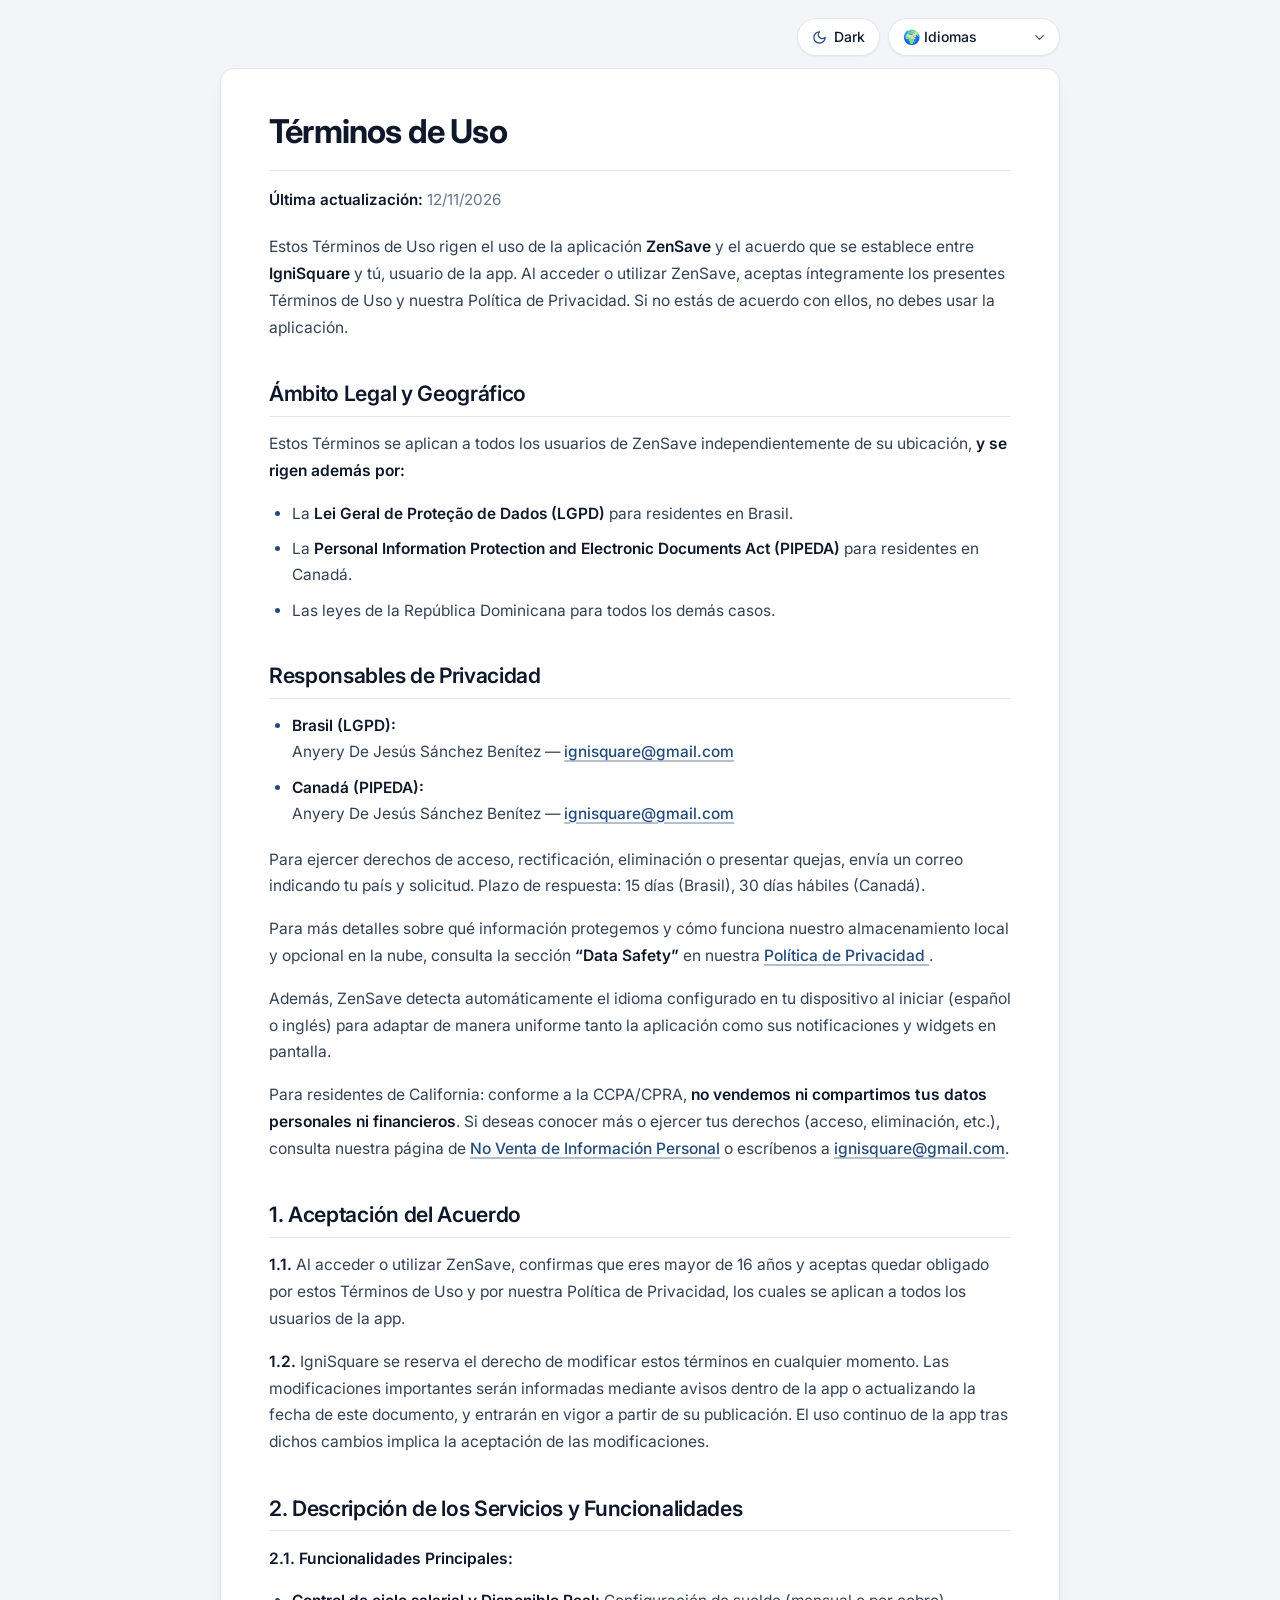
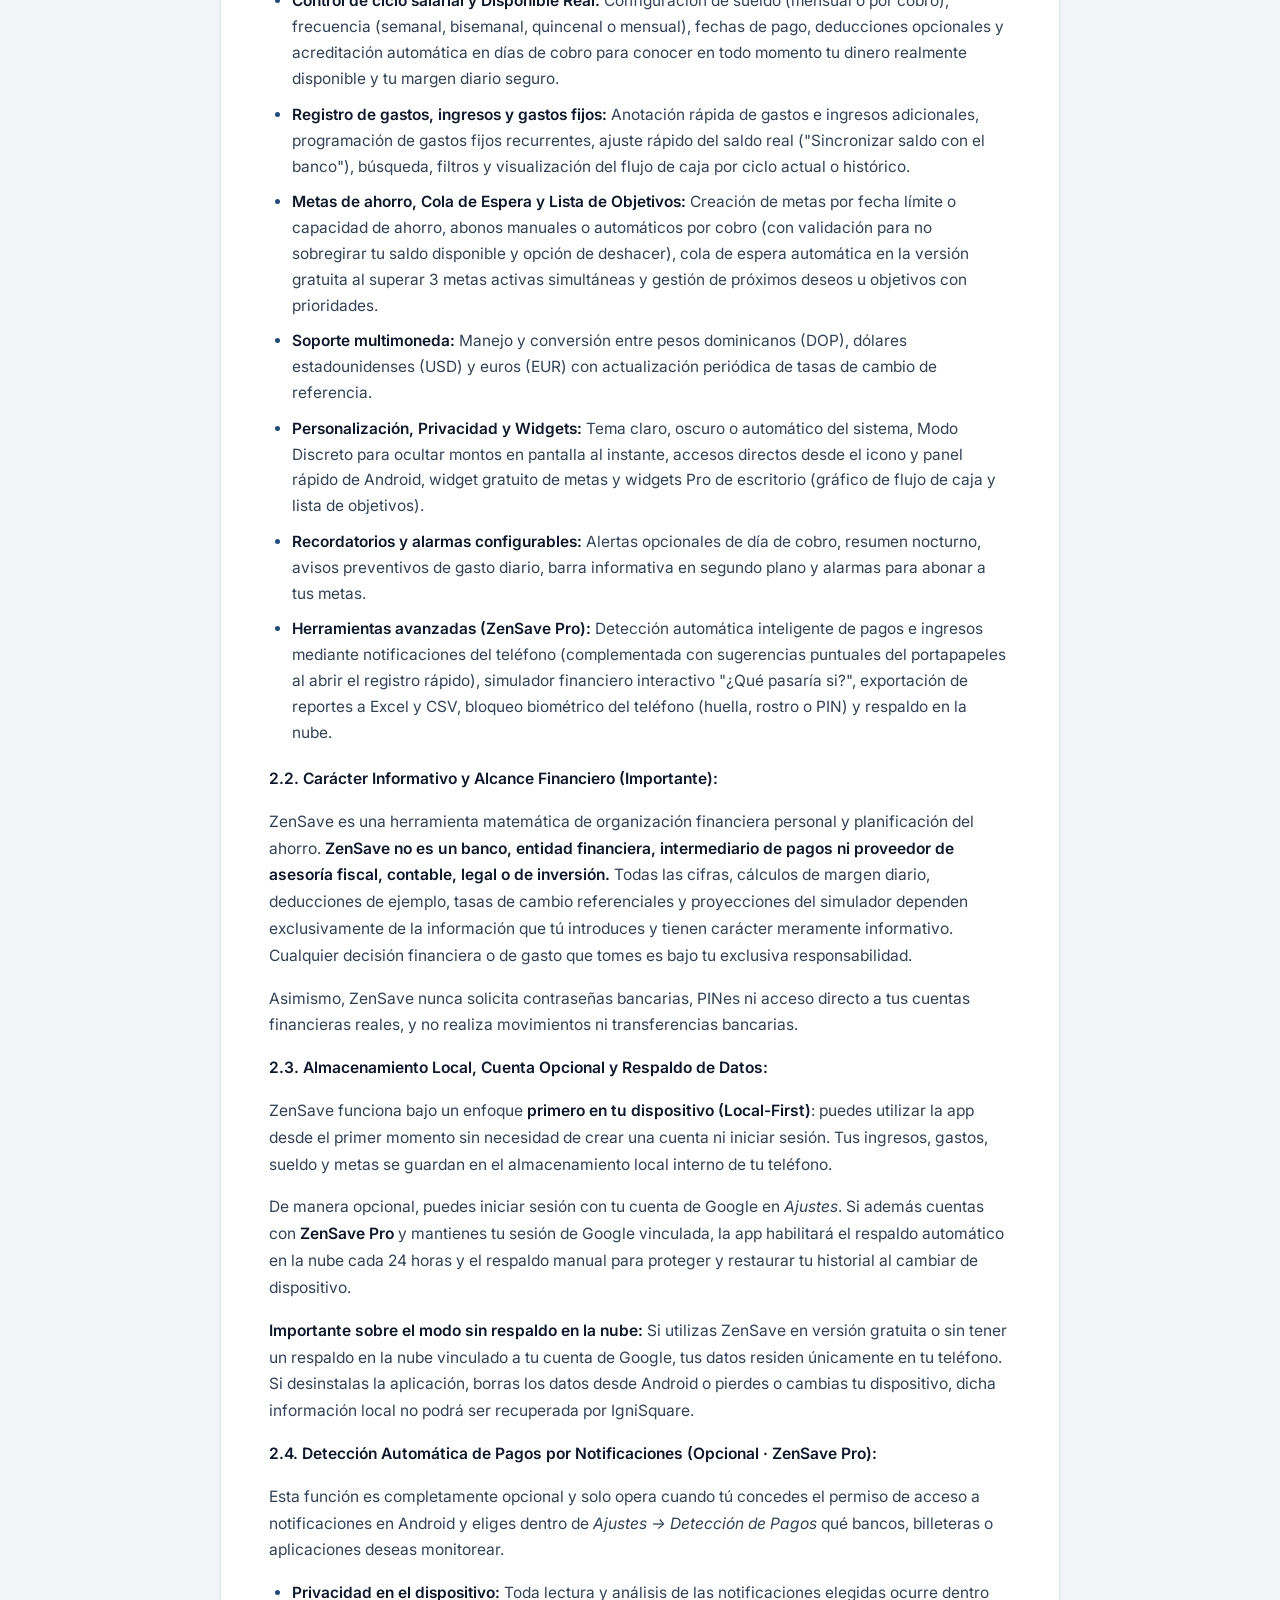
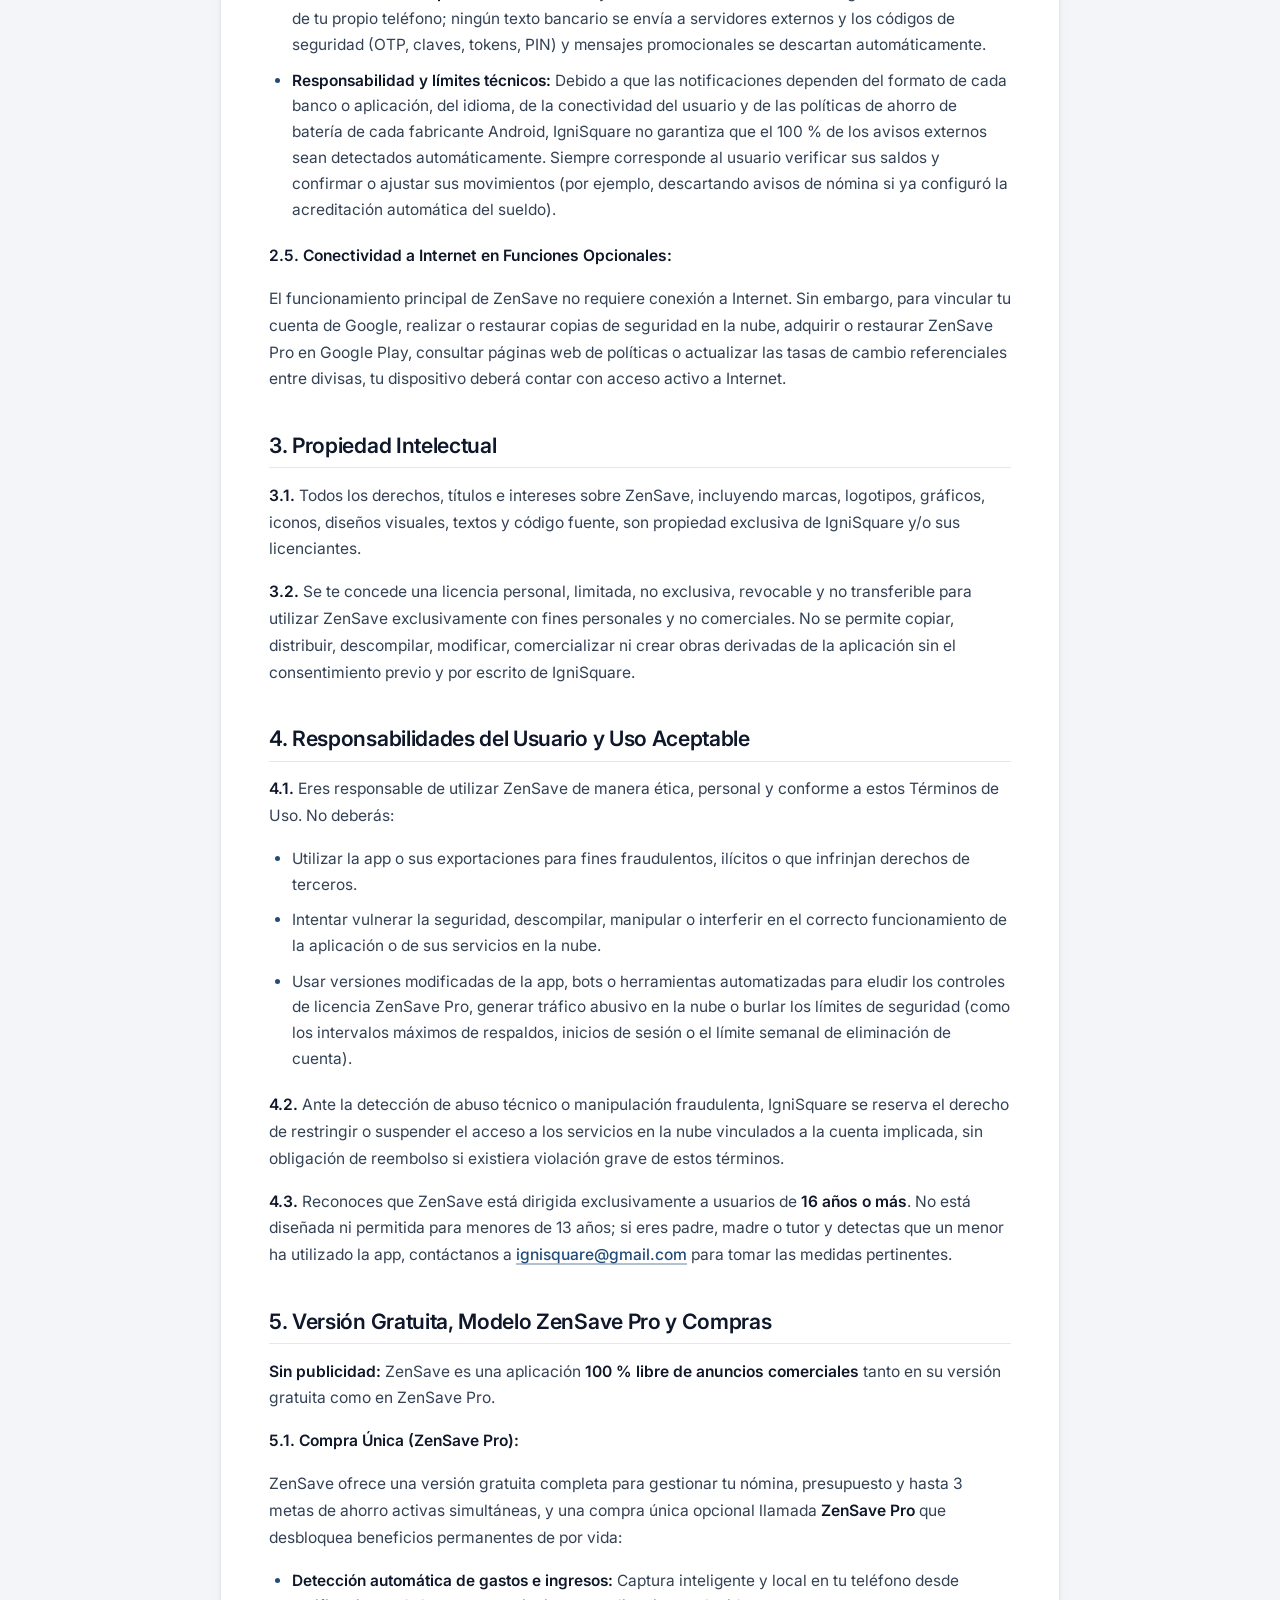
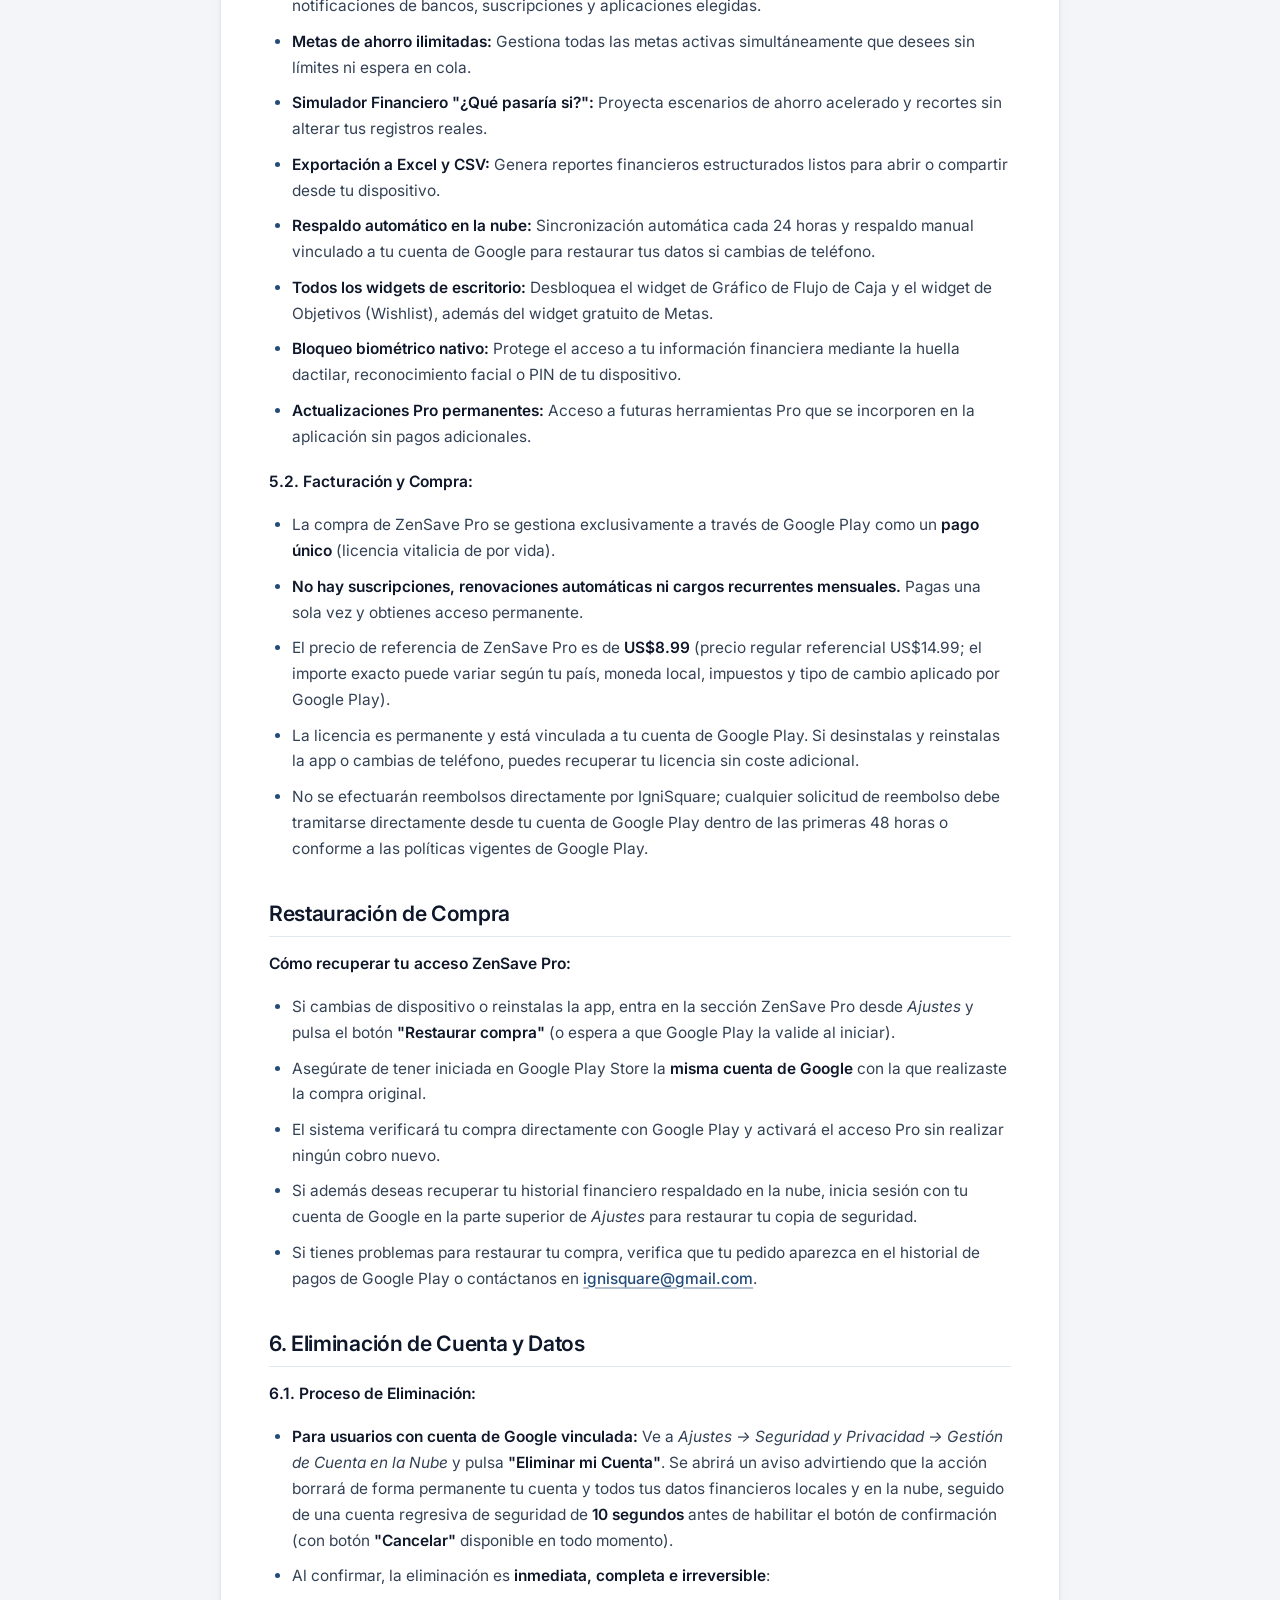
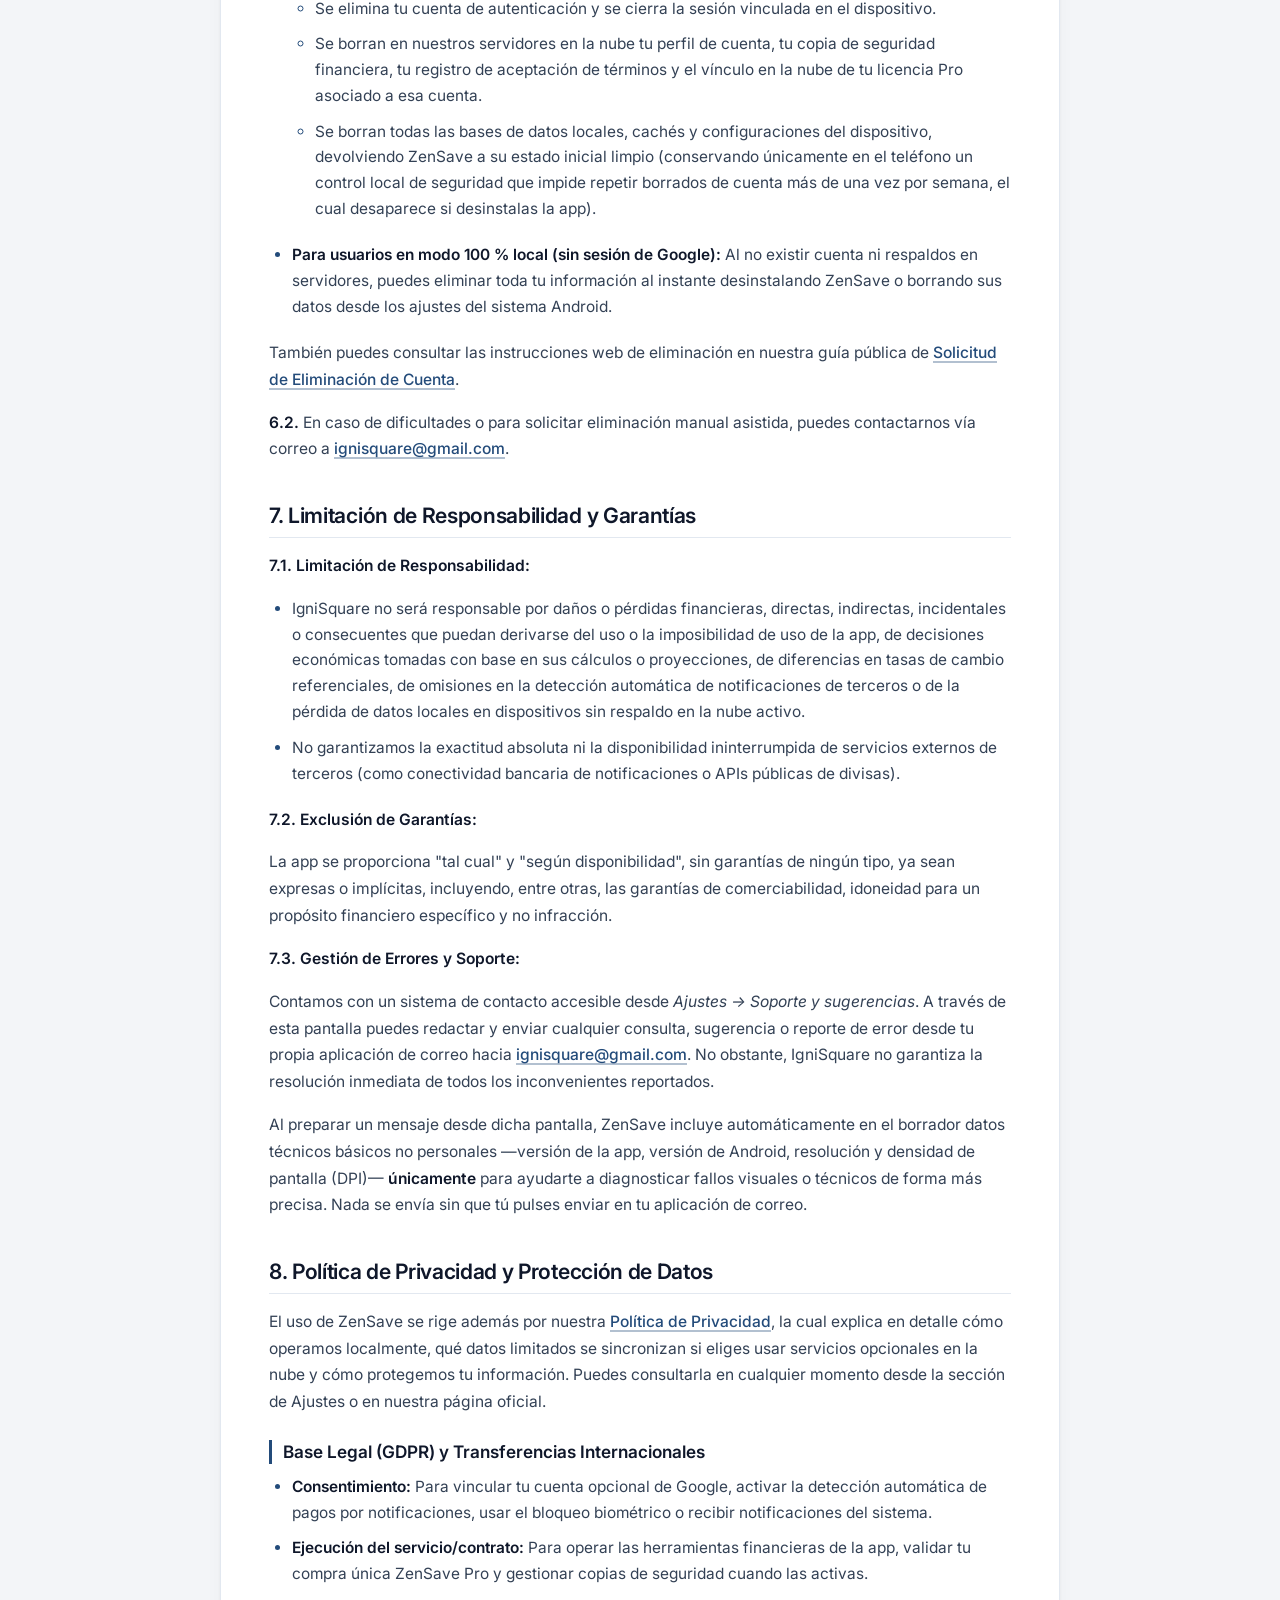
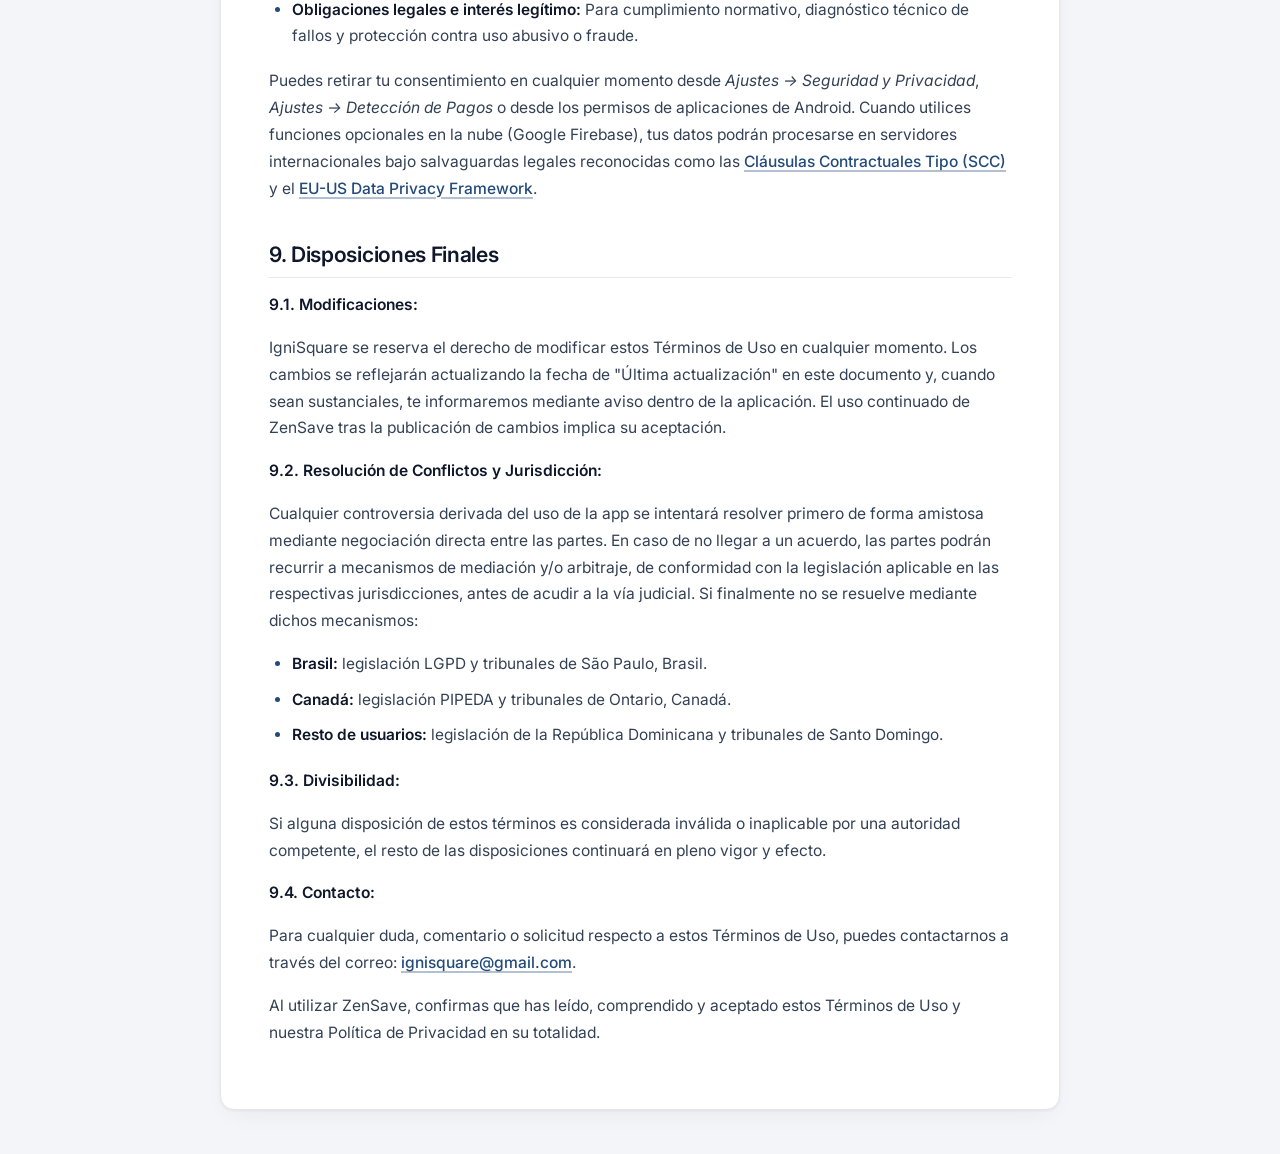
==== commit 0591dc5c: "Add files via upload" ====
--- a/index.html
+++ b/index.html
@@ -3,9 +3,9 @@
 <head>
   <meta charset="UTF-8">
   <meta name="viewport" content="width=device-width, initial-scale=1.0">
-  <meta name="description" content="Consulta la política de privacidad de ZenSave para conocer cómo protegemos tu información personal y financiera.">
+  <meta name="description" content="Consulta los Términos de Uso de ZenSave para conocer las condiciones, alcances y responsabilidades al utilizar la aplicación.">
   <meta name="theme-color" content="#ffffff">
-  <title>Política de Privacidad</title>
+  <title>Términos de Uso - ZenSave</title>
 
   <!-- Fuente Material Design -->
   <link rel="stylesheet" href="https://fonts.googleapis.com/css2?family=Roboto:wght@300;400;700&display=swap">
@@ -29,558 +29,274 @@
   </div>
 
   <main class="policy-container">
-    <h1 class="policy-title">Política de Privacidad</h1>
+    <h1 class="policy-title">Términos de Uso</h1>
     <p class="policy-text"><strong>Última actualización:</strong> 12/11/2026</p>
     <p class="policy-text">
-      En <strong>ZenSave</strong>, operado por <strong>IgniSquare</strong>, respetamos y protegemos la privacidad de nuestros usuarios. IgniSquare es un nombre comercial utilizado para ofrecer servicios tecnológicos y desarrollar aplicaciones móviles. Cumplimos con normativas internacionales, como el GDPR en la Unión Europea y la CCPA/CPRA en California, así como con la legislación local de la República Dominicana. ZenSave funciona bajo una filosofía <strong>primero en tu dispositivo (Local-First)</strong>, <strong>100 % libre de anuncios</strong> y sin venta de datos. Al utilizar ZenSave, aceptas esta Política de Privacidad y nuestros <a href="https://frikii21k.github.io/IgniSquare-Terms-of-Use-ZenSave.github.io/" target="_blank" rel="noopener">Términos de Uso</a>. Esta política describe de manera clara y transparente cómo recopilamos, usamos, almacenamos y protegemos la información personal y financiera que nos proporcionas.
-    </p>
-
-    <!-- === Sección de acceso rápido a políticas por región === -->
-    <section class="policy-region-links">
-      <h2 class="policy-section-title">Políticas por Región</h2>
-      <p class="policy-text">
-        Aunque ZenSave opera de forma nativa en español e inglés, está disponible globalmente en Google Play. Si resides en Brasil o Canadá, consulta la normativa específica para tu país:
-      </p>
-      <div class="policy-links-grid">
-        <!-- Grupo 1: Brasil -->
-        <div class="policy-link-item">
-          <h3 class="policy-subsection-title">Brasil (LGPD)</h3>
-          <p class="policy-text">
-            Requisitos y derechos según la Lei Geral de Proteção de Dados.
-          </p>
-          <a href="lgpd-brasil.html"
-             class="policy-link-button" target="_blank" rel="noopener">
-            Ver Política LGPD Brasil
-          </a>
-        </div>
-        <!-- Grupo 2: Canadá -->
-        <div class="policy-link-item">
-          <h3 class="policy-subsection-title">Canadá (PIPEDA)</h3>
-          <p class="policy-text">
-            Requisitos y derechos según la Personal Information Protection and Electronic Documents Act.
-          </p>
-          <a href="pipeda-canada.html"
-             class="policy-link-button" target="_blank" rel="noopener">
-            Ver Política PIPEDA Canadá
-          </a>
-        </div>
-      </div>
-    </section>
-
-    <section id="data-safety">
-      <h2 class="policy-section-title">Data Safety</h2>
-      <p class="policy-text">
-        En ZenSave detallamos a continuación qué datos recogemos o procesamos, con qué finalidad, con quién se comparten (o si permanecen solo en tu teléfono) y cómo los protegemos:
-      </p>
-      <div class="policy-table-wrapper">
-        <table class="policy-table">
-          <thead>
-            <tr>
-              <th>Categoría de datos</th>
-              <th>Uso</th>
-              <th>Compartido con</th>
-              <th>Cifrado tránsito / reposo</th>
-            </tr>
-          </thead>
-          <tbody>
-            <tr>
-              <td><strong>Datos financieros y de presupuesto</strong><br>(sueldo, fechas de cobro, deducciones, moneda, gastos, ingresos, metas y objetivos)</td>
-              <td>Funcional (cálculo en tu teléfono del dinero disponible, margen diario, proyecciones y respaldo opcional en la nube si eres Pro)</td>
-              <td>No compartido por defecto (se queda en tu dispositivo).<br>Solo se guarda en tu copia de seguridad privada en la nube (Firebase) si vinculas tu cuenta de Google y tienes ZenSave Pro.</td>
-              <td>Sí / Sí</td>
-            </tr>
-            <tr>
-              <td><strong>Información de cuenta Google (opcional)</strong><br>(correo electrónico, nombre visible y foto de perfil de Google)</td>
-              <td>Opcional: iniciar sesión, mostrar tu perfil y saludo en Ajustes, y asociar tu respaldo o licencia Pro</td>
-              <td>Firebase (Google) para gestionar tu cuenta y respaldo. No se comparte con terceros comerciales.</td>
-              <td>Sí / Sí</td>
-            </tr>
-            <tr>
-              <td><strong>Notificaciones de pagos y portapapeles (opcional)</strong><br><em>Solo si activas la detección automática en Ajustes</em></td>
-              <td>Leer el monto y comercio de notificaciones autorizadas o sugerir un importe copiado al abrir el registro rápido</td>
-              <td>No compartido<br>(se analiza únicamente dentro de tu teléfono; ningún mensaje bancario sale del dispositivo)</td>
-              <td>Procesamiento 100 % local en el dispositivo</td>
-            </tr>
-            <tr>
-              <td><strong>Historial de compras (ZenSave Pro)</strong><br>(identificador de compra, producto y fecha de activación)</td>
-              <td>Verificar que tu pago único es válido y permitir recuperar ZenSave Pro en otro teléfono</td>
-              <td>Google Play y, si inicias sesión, Firebase para asociar tu licencia</td>
-              <td>Sí / Sí</td>
-            </tr>
-            <tr>
-              <td><strong>Datos de uso, fallos y rendimiento</strong><br>(reportes de errores, métricas técnicas generales y notificaciones del sistema)</td>
-              <td>Corregir errores, prevenir uso abusivo y mejorar el rendimiento general (sin incluir tus saldos ni montos)</td>
-              <td>Firebase Analytics, Crashlytics, Performance y mensajería de Google</td>
-              <td>Sí / Sí</td>
-            </tr>
-            <tr>
-              <td><strong>Datos biométricos</strong><br>(huella dactilar, rostro o PIN del sistema)</td>
-              <td>Opcional (Pro): bloquear el acceso a la app cuando sales o regresas</td>
-              <td>No compartido ni leído por ZenSave<br>(lo verifica únicamente el sistema de seguridad propio de tu teléfono Android)</td>
-              <td>Gestionado localmente por Android</td>
-            </tr>
-          </tbody>
-        </table>
-      </div>
-      <p class="policy-text">
-        <strong>Para eliminar tus datos desde la app (si vinculaste tu cuenta de Google):</strong> ve a <em>Ajustes → Seguridad y Privacidad → Gestión de Cuenta en la Nube → Eliminar mi Cuenta</em> y espera la cuenta regresiva de 10 segundos para confirmar. Todos tus datos locales y en la nube se borrarán de inmediato e irreversiblemente.<br>
-        <strong>Si usas ZenSave sin cuenta de Google:</strong> tus datos financieros existen únicamente en tu dispositivo y puedes eliminarlos al instante desinstalando la aplicación o borrando su almacenamiento en los ajustes de Android.
-      </p>
-    </section>
-
-    <!-- === Bloque: Apps instaladas (Installed apps) — Bajo "Data Safety" === -->
-    <section id="installed-apps">
-      <h3 class="policy-subsection-title">Datos sobre aplicaciones instaladas</h3>
-      <p class="policy-text">
-        ZenSave <strong>no recopila ni envía tu lista de aplicaciones instaladas a servidores externos ni a redes publicitarias</strong>.
-        Únicamente cuando entras en <em>Ajustes → Detección de Pagos</em> para activar de forma voluntaria la detección automática de gastos e ingresos, la aplicación consulta localmente las aplicaciones instaladas en tu teléfono para mostrarte sus nombres e iconos en pantalla y permitirte elegir cuáles bancos, billeteras o comercios deseas monitorear.
-      </p>
-      <p class="policy-text">
-        <strong>Compartido con:</strong> Ningún tercero (la consulta ocurre únicamente dentro de tu dispositivo).
-      </p>
-      <p class="policy-text">
-        <strong>Finalidad:</strong> Mostrar el selector local de aplicaciones en la función opcional de Detección de Pagos.
-        <strong>Base legal:</strong> Tu consentimiento explícito al habilitar esta herramienta y conceder el acceso a notificaciones en Android.
-      </p>
-      <p class="policy-text">
-        <strong>Cómo limitarlo o desactivarlo:</strong> Puedes apagar la función o desmarcar cualquier aplicación en <em>Ajustes → Detección de Pagos</em>, o revocar el permiso de acceso a notificaciones desde los ajustes del sistema Android en cualquier momento.
-      </p>
-      <p class="policy-text">
-        Si deseas más información o ejercer derechos sobre estos datos, escríbenos a: <a href="mailto:ignisquare@gmail.com">ignisquare@gmail.com</a>.
-      </p>
-    </section>
-    <!-- === Fin bloque === -->
-
-    <section>
-      <h2 class="policy-section-title">Compras Premium (Pago Único)</h2>
-      <p class="policy-text">
-        Cuando adquieres <strong>ZenSave Pro</strong> mediante un pago único, guardamos información básica para comprobar que tu compra es válida y permitir recuperarla si cambias de teléfono (si vinculas tu cuenta de Google, esta verificación también se guarda en la nube). Esto incluye:
-      </p>
-      <ul class="policy-list">
-        <li><strong>Identificador de compra:</strong> Un comprobante técnico que nos proporciona Google Play para verificar que realmente realizaste la compra.</li>
-        <li><strong>Identificador del producto:</strong> Confirma que adquiriste el producto oficial de por vida <em>ZenSave Pro</em>.</li>
-        <li><strong>Fecha de activación:</strong> El momento en que tu compra se registró.</li>
-      </ul>
-      <p class="policy-text">
-        <strong>¿Para qué lo usamos?</strong>
-      </p>
-      <ul class="policy-list">
-        <li>Verificar que tu compra es válida y así activar permanentemente las funciones Pro (detección automática de pagos, metas ilimitadas, simulador de escenarios, exportación a Excel y CSV, respaldo automático en la nube, widgets Pro y bloqueo biométrico).</li>
-        <li>Permitir que recuperes tu acceso Pro si cambias de teléfono o reinstalas la aplicación sin coste adicional.</li>
-      </ul>
-      <p class="policy-text">
-        <strong>¿Dónde se guarda y por cuánto tiempo?</strong>
-      </p>
-      <ul class="policy-list">
-        <li>Estos datos se conservan en tu dispositivo y, si iniciaste sesión con Google, de forma segura en nuestra base de datos en la nube mientras tu compra y cuenta sigan activas.</li>
-        <li>Al ser un pago único, el acceso Pro es vitalicio y no requiere renovación ni suscripción.</li>
-        <li>Si deseas que eliminemos tus registros en nuestros servidores, puedes usar la opción <em>Eliminar mi Cuenta</em> dentro de la app o enviarnos un correo a <a href="mailto:ignisquare@gmail.com">ignisquare@gmail.com</a> y procederemos conforme a tu solicitud. Ten en cuenta que eliminar estos datos de nuestros servidores borrará el vínculo guardado en la cuenta eliminada.</li>
-      </ul>
-      <p class="policy-text">
-        <strong>Gestión de la compra:</strong>
-      </p>
-      <ul class="policy-list">
-        <li><strong>Compra única permanente:</strong> No hay renovaciones automáticas ni cargos recurrentes. Pagas una sola vez y obtienes acceso de por vida.</li>
-        <li><strong>Solicitar reembolso:</strong> Debes hacerlo directamente desde tu cuenta de Google Play dentro de las primeras 48 horas o según las políticas de Google Play; nosotros no gestionamos reembolsos directamente.</li>
-        <li><strong>Restaurar compra:</strong> Si cambias de dispositivo o reinstalas la app, pulsa "Restaurar compra" en la pantalla ZenSave Pro para recuperar tu acceso sin coste adicional. Asegúrate de usar en Google Play la misma cuenta de Google con la que realizaste la compra.</li>
-      </ul>
-    </section>
-
-    <section>
-      <h2 class="policy-section-title">1. Información que Recopilamos</h2>
-
-      <section>
-        <p class="policy-text"><strong>1.1. Datos Financieros y de Presupuesto</strong></p>
-        <ul class="policy-list">
-          <li>
-            <strong>Registro en tiempo real en tu teléfono:</strong>
-            ZenSave guarda los datos que registras para organizar tus finanzas: sueldo (mensual o por cobro), fechas y frecuencia de pago, deducciones opcionales, moneda principal y de referencia (pesos dominicanos, dólares estadounidenses o euros), gastos, ingresos extra, gastos fijos recurrentes, metas de ahorro, abonos, lista de deseos u objetivos, preferencia de Modo Discreto y recordatorios.
-            <ul class="policy-list">
-              <li>
-                <strong>Almacenamiento local por defecto:</strong> Se guardan en la base de datos privada dentro de tu dispositivo (con el respaldo genérico automático de Android desactivado para mayor privacidad). Si no vinculas una cuenta con respaldo en la nube, estos datos nunca salen de tu teléfono.
-              </li>
-              <li>
-                <strong>Respaldo opcional en la nube (ZenSave Pro):</strong> Si vinculas tu cuenta de Google y tienes ZenSave Pro, estos registros pueden sincronizarse de forma automática cada 24 horas o manualmente hacia nuestra nube segura (Firebase) para que no pierdas tu historial si cambias de dispositivo.
-              </li>
-            </ul>
-          </li>
-        </ul>
-      </section>
-
-      <section>
-        <p class="policy-text"><strong>1.2. Información de Perfil, Edad (+16) y Configuración</strong></p>
-        <p class="policy-text">
-          Al abrir la app por primera vez, te pedimos confirmar tu edad para garantizar que tienes <strong>16 años o más</strong> y cumplir con la protección de menores. Esta información se usa localmente para validar el acceso y nunca se comparte con terceros. Si en Ajustes decides vincular tu cuenta de Google, guardamos tu correo electrónico, nombre visible y foto de perfil de Google en tu perfil en la nube únicamente para mostrarte tu sesión y asociar tus datos.
-        </p>
-      </section>
-
-      <section>
-        <p class="policy-text"><strong>1.3. Datos de Uso y Rendimiento</strong></p>
-        <p class="policy-text">
-          Recopilamos información operativa básica sobre estabilidad y rendimiento (por ejemplo, reportes de cierres inesperados, tiempos de carga y uso general de funciones) mediante herramientas de Google Firebase (Analytics, Crashlytics y Performance) para corregir fallos y mejorar la aplicación. Estas métricas técnicas <strong>nunca recopilan tus saldos, montos de dinero, ingresos ni nombres de comercios</strong>.
-        </p>
-      </section>
-
-      <section>
-        <p class="policy-text"><strong>1.4. Información de Autenticación</strong></p>
-        <p class="policy-text">
-          Puedes usar ZenSave por completo sin iniciar sesión ni crear cuenta. Si deseas vincular una cuenta, utilizamos Firebase Authentication únicamente mediante Google Sign-In. No existe creación manual de cuenta con contraseña ni almacenamiento local de contraseñas, y ZenSave <strong>nunca te pedirá claves de acceso a tus cuentas bancarias</strong>.
-        </p>
-      </section>
-
-      <section>
-        <p class="policy-text"><strong>1.5. Permisos del Dispositivo</strong></p>
-        <p class="policy-text">
-          Para el correcto funcionamiento de las opciones que decidas activar en ZenSave, solicitamos o declaramos los siguientes permisos, justificando su uso de manera explícita:
-        </p>
-        <ul class="policy-list">
-          <li>
-            <strong>Acceso a Notificaciones (opcional, activado manualmente por ti):</strong>
-            <ul class="policy-list">
-              <li><strong>Uso:</strong> Solo se solicita si activas en <em>Ajustes → Detección de Pagos</em> la lectura automática de cargos o ingresos desde las notificaciones de las apps bancarias o comercios que elijas.</li>
-              <li><strong>Beneficio y privacidad:</strong> Evita tener que anotar tus compras a mano. Todo se procesa dentro de la memoria de tu teléfono y descartamos de inmediato cualquier mensaje con códigos de seguridad, OTP, claves, tokens o promociones. Ningún mensaje sale de tu teléfono.</li>
-            </ul>
-          </li>
-          <li>
-            <strong>Notificaciones del Sistema y Barra Permanente (opcional):</strong>
-            <ul class="policy-list">
-              <li><strong>Uso:</strong> Mostrar los recordatorios que actives (día de cobro, resumen nocturno, alertas si excedes tu ritmo diario de gasto, confirmaciones de pagos detectados y la barra opcional en segundo plano con tu dinero disponible).</li>
-              <li><strong>Beneficio:</strong> Mantener el control de tu margen del día y abonar rápidamente sin tener que abrir toda la app. Puedes desactivar estos permisos cuando quieras.</li>
-            </ul>
-          </li>
-          <li>
-            <strong>Alarmas Exactas y Pantalla de Alarma de Meta:</strong>
-            <ul class="policy-list">
-              <li><strong>Uso:</strong> Hacer sonar puntualmente tus alarmas de ahorro en las horas programadas (mostrando si lo activas una tarjeta rápida para abonar desde la pantalla), reprogramarlas si reinicias el teléfono y ofrecer vibración discreta al tocar botones.</li>
-              <li><strong>Beneficio:</strong> Asegura que no olvides aportar a tus metas en el momento elegido.</li>
-            </ul>
-          </li>
-          <li>
-            <strong>Autenticación Biométrica (opcional · ZenSave Pro):</strong>
-            <ul class="policy-list">
-              <li><strong>Uso:</strong> Permite bloquear la aplicación con tu huella dactilar, reconocimiento facial o PIN del teléfono a través del sistema de seguridad oficial de Android.</li>
-              <li><strong>Beneficio:</strong> Mayor privacidad física si compartes o dejas tu teléfono cerca de otras personas, sin que ZenSave acceda jamás a tu huella o rostro.</li>
-            </ul>
-          </li>
-          <li>
-            <strong>Facturación de Google Play, Internet y Acceso Rápido:</strong>
-            <ul class="policy-list">
-              <li><strong>Uso:</strong> Gestionar la compra única o restauración de ZenSave Pro en Google Play, sincronizar tasas de cambio públicas entre monedas, usar las funciones opcionales en la nube y ofrecer el botón rápido <em>+ Gasto</em> en el panel desplegable de Android.</li>
-            </ul>
-          </li>
-        </ul>
-        <p class="policy-text">
-          <strong>Nota:</strong>
-        </p>
-        <ul class="policy-list">
-          <li>ZenSave <strong>no utiliza permisos de ubicación (GPS), cámara, micrófono ni contactos, y tampoco se integra con Health Connect</strong>.</li>
-          <li>Tampoco hace uso de cookies publicitarias ni recopila identificador de publicidad para mostrar anuncios.</li>
-        </ul>
-      </section>
-
-      <section>
-        <p class="policy-text"><strong>1.6. Comprobación de Conectividad y Tasas de Cambio</strong></p>
-        <p class="policy-text">
-          Todas las funciones financieras cotidianas de ZenSave funcionan sin necesidad de Internet. Únicamente requieren conexión activa acciones como iniciar sesión con Google, respaldar o restaurar copias en la nube, comprar o restaurar ZenSave Pro, consultar estas políticas web y actualizar automáticamente cada 12 horas (o cuando lo pidas) las tasas de cambio referenciales entre pesos dominicanos, dólares y euros desde fuentes públicas mediante conexiones seguras (sin enviar datos personales ni movimientos financieros).
-        </p>
-      </section>
-
-      <section>
-        <p class="policy-text"><strong>1.7. Información del Sistema</strong></p>
-        <p class="policy-text">
-          ZenSave utiliza o prepara datos técnicos básicos del sistema para ayudar en la detección y resolución de errores (a través de reportes técnicos de fallos y, solo cuando decides enviarnos un correo desde <em>Ajustes → Soporte y sugerencias</em>):
-        </p>
-        <ul class="policy-list">
-          <li><strong>Versión de la app:</strong> número de versión instalado.</li>
-          <li><strong>Modelo de dispositivo:</strong> incluido en reportes automáticos de fallos técnicos para saber qué equipo presentó un error.</li>
-          <li><strong>Versión del sistema operativo:</strong> versión de Android instalada.</li>
-          <li><strong>Resolución de pantalla:</strong> ancho × alto en píxeles (preparado al pulsar enviar en soporte).</li>
-          <li><strong>Densidad de píxeles (DPI):</strong> densidad de la pantalla (preparado al pulsar enviar en soporte).</li>
-        </ul>
-        <p class="policy-text">
-          <strong>Uso:</strong> Esta información se emplea <strong>únicamente</strong> para:
-        </p>
-        <ul class="policy-list">
-          <li>Identificar en qué dispositivo ocurre un fallo técnico o problema visual.</li>
-          <li>Ofrecer un soporte técnico más preciso cuando nos escribes a <a href="mailto:ignisquare@gmail.com">ignisquare@gmail.com</a>.</li>
-          <li>Orientar futuras correcciones y optimizaciones específicas por dispositivo.</li>
-        </ul>
-      </section>
-
-      <section>
-        <h2 class="policy-section-title">1.8. Detección Automática de Idioma</h2>
-        <p class="policy-text">
-          ZenSave detecta automáticamente el idioma configurado en tu teléfono Android (español o inglés) al iniciar la app para mostrar tanto las pantallas como los widgets y las notificaciones en tu idioma de forma uniforme, sin enviar esta información a terceros.
-        </p>
-      </section>
-
-      <section id="autodeteccion-privacidad">
-        <h2 class="policy-section-title">1.9. Detección Automática de Pagos y Portapapeles — Privacidad por Diseño</h2>
-        <p class="policy-text">
-          ZenSave incorpora funciones opcionales de captura inteligente diseñadas bajo el principio de <strong>Privacidad por Diseño (Privacy by Design)</strong>:
-        </p>
-        <ul class="policy-list">
-          <li><strong>Análisis 100 % en tu dispositivo (Notificaciones):</strong> Si activas la detección automática de pagos en <em>Ajustes → Detección de Pagos</em>, ZenSave escucha únicamente las notificaciones de las aplicaciones o filtros que autorices, evita duplicados dentro de un breve margen de tiempo y descarta de inmediato cualquier mensaje con códigos de verificación, claves, OTP, PIN o publicidad. El contenido de tus notificaciones nunca sale de tu teléfono ni se sube a Internet.</li>
-          <li><strong>Sugerencia puntual desde el portapapeles:</strong> Cuando abres el registro rápido de gastos dentro de la app, ZenSave puede revisar brevemente si acabas de copiar un recibo o monto válido para ofrecerte rellenarlo con un toque (evitando duplicar gastos recién detectados por notificación). Nunca leemos el portapapeles en segundo plano ni almacenamos un historial de lo que copias.</li>
-          <li><strong>Control total y revocación inmediata:</strong> Puedes pausar, ajustar o apagar estas funciones en cualquier momento desde Ajustes o desde los permisos de Android.</li>
-        </ul>
-      </section>
-
-      <section>
-        <h2 class="policy-section-title">1.10. Exportación de Reportes y Modo Discreto</h2>
-        <p class="policy-text">
-          Si generas un reporte en Excel o CSV con ZenSave Pro, el archivo se crea directamente dentro de tu teléfono y solo se comparte con la aplicación que tú selecciones (por ejemplo, tu correo, Google Drive o mensajería). IgniSquare no recibe ni almacena los reportes que exportas. Del mismo modo, el Modo Discreto oculta tus saldos en pantalla y widgets de manera local.
-        </p>
-      </section>
-    </section>
-
-    <section>
-      <h2 class="policy-section-title">2. Uso de la Información</h2>
-      <p class="policy-text">
-        La información que recopilamos o procesamos se utiliza para:
-      </p>
-      <ul class="policy-list">
-        <li>
-          <strong>Organización financiera y personalización:</strong> Calcular tu disponible real del ciclo salarial, margen diario, seguimiento de metas de ahorro, proyecciones del simulador "What-If?", reportes exportables y widgets de escritorio.
-        </li>
-        <li>
-          <strong>Optimización y mejora:</strong> Analizar la estabilidad y rendimiento técnico general de la app para corregir errores y mejorar la experiencia de uso (sin examinar tus movimientos financieros personales).
-        </li>
-        <li>
-          <strong>Seguridad y autenticación:</strong> Gestionar de forma segura el acceso opcional con tu cuenta de Google, tus respaldos en la nube y proteger nuestros servicios frente a manipulaciones o tráfico automatizado abusivo.
-        </li>
-        <li>
-          <strong>Monetización transparente (Google Play Billing):</strong> Gestionar la compra única opcional de <strong>ZenSave Pro</strong> y su restauración en nuevos dispositivos. <strong>ZenSave no muestra anuncios comerciales ni integra redes publicitarias</strong> (como Google AdMob) ni en su versión gratuita ni en la versión Pro.
-        </li>
-        <li>
-          <strong>Notificaciones y recordatorios:</strong> Mostrar las alertas locales que hayas activado (alarmas de metas, días de cobro, resúmenes o gastos detectados) y avisos informativos de servicio cuando autorices notificaciones.
-        </li>
-      </ul>
-    </section>
-
-    <!-- 2.x Marketing Directo -->
-    <section>
-      <h2 class="policy-section-title">Marketing Directo</h2>
-      <p class="policy-text">
-        ZenSave no envía comunicaciones comerciales ni correos electrónicos promocionales a sus usuarios. Solo enviamos o respondemos correos transaccionales o de soporte cuando tú los solicitas o nos escribes (por ejemplo, eliminación de cuenta, respuestas a tus consultas, ejercicio de derechos, etc.).
-      </p>
-    </section>
-
-    <!-- 2.y CCPA Do Not Sell/Share -->
-    <section>
-      <h2 class="policy-section-title">Derechos de Privacidad de California (CCPA / CPRA)</h2>
-      <p class="policy-text">
-        Conforme a la Ley de Privacidad del Consumidor de California (CCPA/CPRA), <strong>no vendemos ni compartimos tu información personal o financiera</strong> con terceros para fines comerciales o publicitarios. Solo procesamos los datos estrictamente necesarios para el funcionamiento técnico, copias de seguridad opcionales en la nube y verificación de compras en Google Play, y <strong>no los vendemos, alquilamos ni compartimos para publicidad o marketing</strong>.
-      </p>
-      <p class="policy-text">
-        Si eres residente de California y deseas ejercer cualquiera de tus derechos bajo la CCPA/CPRA (acceso, eliminación, etc.), puedes hacerlo a través del siguiente enlace:
-      </p>
-      <ul class="policy-list">
-        <li>
-          <strong>Do Not Sell My Personal Information:</strong>
-          Consulta nuestra <a href="do-not-sell.html" target="_blank" rel="noopener">Política sobre la Venta de Información Personal</a> para conocer tus derechos y opciones.
-        </li>
-        <li>
-          <strong>Email de contacto:</strong>
-          <a href="mailto:ignisquare@gmail.com">ignisquare@gmail.com</a>
-        </li>
-      </ul>
-      <p class="policy-text">
-        En esa página encontrarás la confirmación de que <strong>actualmente no vendemos datos personales</strong> y podrás, de requerirlo en el futuro, ejercer tu derecho de exclusión (“opt-out”). Atenderemos tu solicitud en un plazo máximo de 45 días, de acuerdo con la normativa vigente.
-      </p>
-    </section>
-
-    <section>
-      <h2 class="policy-section-title">3. Compartición y Transferencia de Datos</h2>
-      <section>
-        <p class="policy-text"><strong>3.1. Con Terceros de Confianza</strong></p>
-        <ul class="policy-list">
-          <li>
-            <strong>Proveedores de Servicios:</strong> Compartimos o procesamos información limitada únicamente con proveedores tecnológicos esenciales para el funcionamiento de las opciones conectadas del servicio, tales como:
-            <ul class="policy-list">
-              <li>
-                <strong>Firebase (Authentication, Firestore, Analytics, Crashlytics, Performance, App Check y mensajería):</strong> Se utiliza para la gestión opcional de cuenta, copias de seguridad en la nube para usuarios Pro, seguridad anti-fraude y monitoreo técnico del rendimiento y errores.
-              </li>
-              <li>
-                <strong>Google Play Billing y Google Play In-App Review:</strong> Para gestionar de forma segura la compra única vitalicia de ZenSave Pro y las calificaciones voluntarias en la tienda. Consulta la
-                <a href="https://policies.google.com/privacy" target="_blank" rel="noopener">Política de Privacidad de Google</a> y la
-                <a href="https://developer.android.com/google/play/billing/overview" target="_blank" rel="noopener">Política de Facturación de Google Play</a> para más detalles.
-              </li>
-              <li>
-                <strong>Proveedores públicos de tasas de cambio:</strong> Consultados de forma anónima únicamente para obtener tipos de cambio referenciales entre divisas sin transmitir datos del usuario.
-              </li>
-            </ul>
-          </li>
-        </ul>
-      </section>
-
-      <section>
-        <p class="policy-text"><strong>3.2. Excepciones Legales</strong></p>
-        <ul class="policy-list">
-          <li>
-            Podemos divulgar tus datos limitados en cumplimiento de obligaciones legales válidas o cuando sea necesario para proteger derechos, la seguridad y el funcionamiento de la app.
-          </li>
-          <li>
-            En ningún caso se venderán tus datos personales o financieros a terceros.
-          </li>
-        </ul>
-      </section>
-
-      <section>
-        <p class="policy-text"><strong>3.3. Transferencia Internacional de Datos</strong></p>
-        <ul class="policy-list">
-          <li>
-            <strong>Procesamiento en Servidores Extranjeros:</strong> Los datos opcionales almacenados en Firebase pueden ser procesados en servidores ubicados en Estados Unidos y en otras regiones donde Google opera.
-          </li>
-          <li>
-            <strong>Medidas de Protección:</strong> Google aplica medidas de seguridad y protección adecuadas, cumpliendo con estándares internacionales como el GDPR, para garantizar que tus datos estén protegidos durante la transferencia y el procesamiento.
-          </li>
-          <li>
-            Al utilizar las funciones conectadas de ZenSave, aceptas que dichos datos limitados sean transferidos a estas jurisdicciones.
-          </li>
-        </ul>
-        <ul class="policy-list">
-          <li>
-            <strong>Transferencias a EE. UU. y otras regiones:</strong> amparadas por las Cláusulas Contractuales Tipo (SCC) aprobadas por la Comisión Europea
-            (<a href="https://commission.europa.eu/law/law-topic/data-protection/international-dimension-data-protection/standard-contractual-clauses-scc_es" target="_blank" rel="noopener">texto oficial de SCC</a>)
-            y por el EU-US Data Privacy Framework
-            (<a href="https://www.dataprivacyframework.gov/" target="_blank" rel="noopener">información del Framework</a>).
-          </li>
-        </ul>
-      </section>
-    </section>
-
-    <section>
-      <h2 class="policy-section-title">4. Retención y Seguridad de la Información</h2>
-
-      <section>
-        <p class="policy-text"><strong>4.1. Retención</strong></p>
-        <ul class="policy-list">
-          <li>
-            <strong>Datos financieros locales en tu teléfono:</strong> Se conservan únicamente en tu dispositivo bajo tu control hasta que los edites, borres tus registros o desinstales la aplicación. (Recuerda que si usas la app en modo gratuito o sin respaldo en la nube activo, al desinstalar o perder el teléfono no podremos recuperar datos que solo estaban guardados en tu dispositivo).
-          </li>
-          <li>
-            <strong>Respaldo opcional en la nube (ZenSave Pro):</strong> Se almacena en tu espacio privado mientras mantengas tu cuenta activa. Tras 24 meses de inactividad prolongada sin iniciar sesión, podremos eliminar automáticamente las copias inactivas.
-          </li>
-          <li>
-            <strong>Información de cuenta Google y licencia vinculada en la nube:</strong> Se conservan hasta que elimines tu cuenta desde la app o mediante solicitud de soporte, o un máximo de 24 meses tras inactividad prolongada de la cuenta.
-          </li>
-          <li>
-            <strong>Datos técnicos de uso y rendimiento:</strong> Los registros técnicos agregados se retienen habitualmente hasta 12 meses para análisis de estabilidad y mejora de la app.
-          </li>
-          <li>
-            <strong>Notificaciones bancarias y portapapeles:</strong> Se procesan en memoria en el instante y nunca se retienen en servidores externos.
-          </li>
-          <li>
-            <strong>Alternativa y guía web de borrado:</strong> Puedes consultar todos los pasos en nuestra página de <a href="eliminar-cuenta.html" target="_blank" rel="noopener">Solicitud de Eliminación de Cuenta</a> o solicitar asistencia manual escribiéndonos a <a href="mailto:ignisquare@gmail.com">ignisquare@gmail.com</a>.
-          </li>
-        </ul>
-      </section>
-
-      <section>
-        <p class="policy-text"><strong>4.2. Medidas de Seguridad</strong></p>
-        <p class="policy-text">
-          Implementamos medidas técnicas, administrativas y físicas para proteger tus datos, incluyendo el uso obligatorio de conexiones cifradas mediante HTTPS/TLS (bloqueando conexiones sin cifrar o certificados de usuario no confiables en compilaciones oficiales). Además, Firebase cifra automáticamente los datos en reposo en sus servidores, restringimos cada documento únicamente al propietario autenticado, validamos la legitimidad de la aplicación con servicios de integridad de Google Play y aplicamos límites de seguridad frente a automatizaciones abusivas (como un tope de intentos diarios de acceso y respaldo, y un máximo de 1 eliminación de cuenta en la nube por semana). Aunque adoptamos estándares de seguridad avanzados, ningún sistema es 100 % infalible.
-        </p>
-      </section>
-
-      <section>
-        <p class="policy-text"><strong>4.3. Copia de Seguridad y Restauración Automática (ZenSave Pro)</strong></p>
-        <p class="policy-text">
-          Si adquieres ZenSave Pro e inicias sesión con Google Sign-In, puedes habilitar la copia de seguridad de tu base de datos financiera en la nube (Firebase). Si existe un respaldo previo al iniciar sesión en un nuevo dispositivo, la app te permite restaurar tu información de inmediato. En modo activo, el respaldo automático se ejecuta cada 24 horas en segundo plano y también puede iniciarse manualmente desde <em>Ajustes</em>.
-        </p>
-      </section>
-    </section>
-
-    <section>
-      <h2 class="policy-section-title">5. Base Legal y Derechos del Usuario</h2>
-      <section>
-        <p class="policy-text"><strong>5.1. Base Legal (Para Usuarios en la UE y Otras Jurisdicciones)</strong></p>
-        <ul class="policy-list">
-          <li><strong>Art. 6(1)(a) GDPR – Consentimiento:</strong> para vincular tu cuenta opcional de Google, habilitar la detección automática de pagos por notificaciones, activar el bloqueo biométrico o recibir notificaciones del sistema.</li>
-          <li><strong>Art. 6(1)(b) GDPR – Ejecución de contrato:</strong> para ofrecer las herramientas solicitadas en la aplicación, validar compras únicas ZenSave Pro y ejecutar copias de seguridad o restauraciones en la nube.</li>
-          <li><strong>Art. 6(1)(c) GDPR – Obligaciones legales:</strong> para cumplimiento normativo y atención de requerimientos legales válidos.</li>
-          <li><strong>Art. 6(1)(f) GDPR – Interés legítimo:</strong> para diagnosticar fallos graves, proteger los servidores contra bots o abusos y preservar la estabilidad de la aplicación.</li>
-        </ul>
-        <p class="policy-text">
-          Puedes retirar tu consentimiento tan fácilmente como lo diste (Art. 7(3) GDPR) desde <em>Ajustes → Seguridad y Privacidad</em>, <em>Ajustes → Detección de Pagos</em> o desde la configuración de permisos de Android.
-        </p>
-      </section>
-
-      <section>
-        <p class="policy-text"><strong>5.2. Derechos del Usuario</strong></p>
-        <ul class="policy-list">
-          <li>Acceso, corrección y eliminación de tus datos personales.</li>
-          <li>Limitación del tratamiento (Art. 18 GDPR).</li>
-          <li>No ser objeto de decisiones automatizadas (Art. 22 GDPR).</li>
-          <li>Portabilidad de datos (directamente dentro de ZenSave Pro exportando tus registros a CSV o Excel, o solicitando copia de los datos vinculados a tu cuenta).</li>
-          <li>Retirar tu consentimiento en cualquier momento.</li>
-        </ul>
-        <p class="policy-text">
-          Respondemos a tus solicitudes en un plazo máximo de 30 días para usuarios en la UE (Art. 12(3) GDPR) y 45 días para residentes de California (CCPA). Para ejercer estos derechos o para cualquier consulta relacionada con tu privacidad, contáctanos a:<br>
-          <strong>Email:</strong> <a href="mailto:ignisquare@gmail.com">ignisquare@gmail.com</a>.
-        </p>
-      </section>
-    </section>
-
-    <!-- Sección 6. Datos de Menores -->
-    <section>
-      <h2 class="policy-section-title">6. Datos de Menores</h2>
-      <ul class="policy-list">
-        <li>
-          <strong>Público Dirigido:</strong> ZenSave está diseñada para usuarios de <strong>16 años o más</strong>.
-        </li>
-        <li>
-          <strong>Verificación de edad en el inicio:</strong><br>
-          Antes de permitir la configuración de datos financieros o la vinculación con Google, solicitamos confirmar la edad del usuario como parte del primer paso inicial. Si el usuario indica ser menor de 16 años, el acceso a la app se bloquea inmediatamente, en cumplimiento con las políticas de Google Play.
-        </li>
-        <li>
-          <strong>Limitaciones de verificación:</strong><br>
-          No recopilamos ni verificamos la edad mediante documentos ni métodos adicionales a la edad indicada por el usuario, porque no almacenamos información sensible innecesaria ni accedemos a datos de la cuenta de Google sin su consentimiento. En consecuencia, si un usuario proporciona una edad falsa para eludir el bloqueo, no contamos con medios técnicos adicionales para detectarlo.
-        </li>
-        <li>
-          <strong>Uso de la edad en la app:</strong><br>
-          La edad ingresada se utiliza únicamente de manera local para habilitar o restringir el acceso inicial según nuestro requisito mínimo (+16). Esta información no se almacena con fines comerciales ni se comparte con terceros.
-        </li>
-        <li>
-          <strong>Menores de 13 años:</strong><br>
-          La app no está dirigida a menores de 13 años y no recopilamos intencionalmente datos personales de menores de esa edad. Si en algún momento se nos notifica que un usuario menor de edad ha accedido a la app utilizando una cuenta en la nube, procederemos a eliminar cualquier dato asociado a su uso y a restringir el acceso futuro.
-        </li>
-        <li>
-          <strong>Contacto para tutores o padres:</strong><br>
-          Si un padre o tutor cree que un menor de edad está utilizando la aplicación, puede escribirnos a <a href="mailto:ignisquare@gmail.com">ignisquare@gmail.com</a> solicitando la eliminación de los datos y el bloqueo de acceso.
-        </li>
-      </ul>
-    </section>
-
-    <section>
-      <h2 class="policy-section-title">7. Uso de Cookies y Tecnologías de Rastreo</h2>
-      <p class="policy-text">
-        La aplicación móvil <strong>ZenSave</strong> no utiliza cookies propias ni cookies publicitarias de terceros; únicamente utiliza almacenamiento local del dispositivo para conservar tus registros financieros, idioma, tema visual y preferencias de seguridad.
-      </p>
-      <p class="policy-text">
-        En esta página web de políticas utilizamos almacenamiento local del navegador para recordar el idioma que elijas en el menú superior junto con el servicio de Google Translate para mostrar este documento en tu idioma.
-      </p>
-    </section>
-
-    <section>
-      <h2 class="policy-section-title">8. Cambios en la Política de Privacidad</h2>
-      <ul class="policy-list">
-        <li>Nos reservamos el derecho a actualizar esta política de privacidad ocasionalmente.</li>
-        <li>Te informaremos sobre cambios significativos mediante avisos dentro de la app (o notificaciones cuando corresponda) y actualizaremos la fecha de "Última actualización" en este documento.</li>
-        <li>Te recomendamos revisar esta política periódicamente desde <em>Ajustes → Seguridad y Privacidad</em> o desde nuestra página oficial de políticas.</li>
-        <li>Cualquier futura incorporación de funciones opcionales que impliquen nuevos tratamientos de datos continuará sujeta a tu consentimiento previo y revocable en cualquier momento desde Ajustes.</li>
-      </ul>
-    </section>
-
-    <section>
-      <h2 class="policy-section-title">9. Contacto</h2>
-      <p class="policy-text">
-        Si tienes dudas, comentarios o solicitudes relacionadas con tu privacidad, por favor contáctanos a:<br>
-        <strong>Desarrollador:</strong> IgniSquare (ZenSave)<br>
-        <strong>Email:</strong> <a href="mailto:ignisquare@gmail.com">ignisquare@gmail.com</a>.
-      </p>
-    </section>
+      Estos Términos de Uso rigen el uso de la aplicación <strong>ZenSave</strong> y el acuerdo que se establece entre <strong>IgniSquare</strong> y tú, usuario de la app. Al acceder o utilizar ZenSave, aceptas íntegramente los presentes Términos de Uso y nuestra Política de Privacidad. Si no estás de acuerdo con ellos, no debes usar la aplicación.
+    </p>
+
+    <section id="alcance-legal">
+      <h2 class="policy-section-title">Ámbito Legal y Geográfico</h2>
+      <p class="policy-text">
+        Estos Términos se aplican a todos los usuarios de ZenSave independientemente de su ubicación, <strong>y se rigen además por:</strong>
+      </p>
+      <ul class="policy-list">
+        <li>La <strong>Lei Geral de Proteção de Dados (LGPD)</strong> para residentes en Brasil.</li>
+        <li>La <strong>Personal Information Protection and Electronic Documents Act (PIPEDA)</strong> para residentes en Canadá.</li>
+        <li>Las leyes de la República Dominicana para todos los demás casos.</li>
+      </ul>
+    </section>
+
+    <section id="contacto-dpo-terminos">
+      <h2 class="policy-section-title">Responsables de Privacidad</h2>
+      <ul class="policy-list">
+        <li>
+          <strong>Brasil (LGPD):</strong><br>
+          Anyery De Jesús Sánchez Benítez — <a href="mailto:ignisquare@gmail.com">ignisquare@gmail.com</a>
+        </li>
+        <li>
+          <strong>Canadá (PIPEDA):</strong><br>
+          Anyery De Jesús Sánchez Benítez — <a href="mailto:ignisquare@gmail.com">ignisquare@gmail.com</a>
+        </li>
+      </ul>
+      <p class="policy-text">
+        Para ejercer derechos de acceso, rectificación, eliminación o presentar quejas, envía un correo indicando tu país y solicitud.
+        Plazo de respuesta: 15 días (Brasil), 30 días hábiles (Canadá).
+      </p>
+    </section>
+
+    <p class="policy-text">
+      Para más detalles sobre qué información protegemos y cómo funciona nuestro almacenamiento local y opcional en la nube, consulta la sección
+      <strong>“Data Safety”</strong> en nuestra
+      <a href="https://frikii21k.github.io/IgniSquare-Policy-Privacy-ZenSave.github.io/#data-safety" target="_blank" rel="noopener">
+        Política de Privacidad
+      </a>.
+    </p>
+
+    <p class="policy-text">
+      Además, ZenSave detecta automáticamente el idioma configurado en tu dispositivo al iniciar (español o inglés) para adaptar de manera uniforme tanto la aplicación como sus notificaciones y widgets en pantalla.
+    </p>
+
+    <p class="policy-text">
+      Para residentes de California: conforme a la CCPA/CPRA, <strong>no vendemos ni compartimos tus datos personales ni financieros</strong>. Si deseas conocer más o ejercer tus derechos (acceso, eliminación, etc.), consulta nuestra página de
+      <a href="https://frikii21k.github.io/IgniSquare-Policy-Privacy-ZenSave.github.io/do-not-sell.html" target="_blank" rel="noopener">No Venta de Información Personal</a>
+      o escríbenos a <a href="mailto:ignisquare@gmail.com">ignisquare@gmail.com</a>.
+    </p>
+
+    <section>
+      <h2 class="policy-section-title">1. Aceptación del Acuerdo</h2>
+      <p class="policy-text">
+        <strong>1.1.</strong> Al acceder o utilizar ZenSave, confirmas que eres mayor de 16 años y aceptas quedar obligado por estos Términos de Uso y por nuestra Política de Privacidad, los cuales se aplican a todos los usuarios de la app.
+      </p>
+      <p class="policy-text">
+        <strong>1.2.</strong> IgniSquare se reserva el derecho de modificar estos términos en cualquier momento. Las modificaciones importantes serán informadas mediante avisos dentro de la app o actualizando la fecha de este documento, y entrarán en vigor a partir de su publicación. El uso continuo de la app tras dichos cambios implica la aceptación de las modificaciones.
+      </p>
+    </section>
+
+    <section>
+      <h2 class="policy-section-title">2. Descripción de los Servicios y Funcionalidades</h2>
+      <p class="policy-text"><strong>2.1. Funcionalidades Principales:</strong></p>
+      <ul class="policy-list">
+        <li><strong>Control de ciclo salarial y Disponible Real:</strong> Configuración de sueldo (mensual o por cobro), frecuencia (semanal, bisemanal, quincenal o mensual), fechas de pago, deducciones opcionales y acreditación automática en días de cobro para conocer en todo momento tu dinero realmente disponible y tu margen diario seguro.</li>
+        <li><strong>Registro de gastos, ingresos y gastos fijos:</strong> Anotación rápida de gastos e ingresos adicionales, programación de gastos fijos recurrentes, ajuste rápido del saldo real ("Sincronizar saldo con el banco"), búsqueda, filtros y visualización del flujo de caja por ciclo actual o histórico.</li>
+        <li><strong>Metas de ahorro, Cola de Espera y Lista de Objetivos:</strong> Creación de metas por fecha límite o capacidad de ahorro, abonos manuales o automáticos por cobro (con validación para no sobregirar tu saldo disponible y opción de deshacer), cola de espera automática en la versión gratuita al superar 3 metas activas simultáneas y gestión de próximos deseos u objetivos con prioridades.</li>
+        <li><strong>Soporte multimoneda:</strong> Manejo y conversión entre pesos dominicanos (DOP), dólares estadounidenses (USD) y euros (EUR) con actualización periódica de tasas de cambio de referencia.</li>
+        <li><strong>Personalización, Privacidad y Widgets:</strong> Tema claro, oscuro o automático del sistema, Modo Discreto para ocultar montos en pantalla al instante, accesos directos desde el icono y panel rápido de Android, widget gratuito de metas y widgets Pro de escritorio (gráfico de flujo de caja y lista de objetivos).</li>
+        <li><strong>Recordatorios y alarmas configurables:</strong> Alertas opcionales de día de cobro, resumen nocturno, avisos preventivos de gasto diario, barra informativa en segundo plano y alarmas para abonar a tus metas.</li>
+        <li><strong>Herramientas avanzadas (ZenSave Pro):</strong> Detección automática inteligente de pagos e ingresos mediante notificaciones del teléfono (complementada con sugerencias puntuales del portapapeles al abrir el registro rápido), simulador financiero interactivo "¿Qué pasaría si?", exportación de reportes a Excel y CSV, bloqueo biométrico del teléfono (huella, rostro o PIN) y respaldo en la nube.</li>
+      </ul>
+
+      <p class="policy-text"><strong>2.2. Carácter Informativo y Alcance Financiero (Importante):</strong></p>
+      <p class="policy-text">
+        ZenSave es una herramienta matemática de organización financiera personal y planificación del ahorro. <strong>ZenSave no es un banco, entidad financiera, intermediario de pagos ni proveedor de asesoría fiscal, contable, legal o de inversión.</strong> Todas las cifras, cálculos de margen diario, deducciones de ejemplo, tasas de cambio referenciales y proyecciones del simulador dependen exclusivamente de la información que tú introduces y tienen carácter meramente informativo. Cualquier decisión financiera o de gasto que tomes es bajo tu exclusiva responsabilidad.
+      </p>
+      <p class="policy-text">
+        Asimismo, ZenSave nunca solicita contraseñas bancarias, PINes ni acceso directo a tus cuentas financieras reales, y no realiza movimientos ni transferencias bancarias.
+      </p>
+
+      <p class="policy-text"><strong>2.3. Almacenamiento Local, Cuenta Opcional y Respaldo de Datos:</strong></p>
+      <p class="policy-text">
+        ZenSave funciona bajo un enfoque <strong>primero en tu dispositivo (Local-First)</strong>: puedes utilizar la app desde el primer momento sin necesidad de crear una cuenta ni iniciar sesión. Tus ingresos, gastos, sueldo y metas se guardan en el almacenamiento local interno de tu teléfono.
+      </p>
+      <p class="policy-text">
+        De manera opcional, puedes iniciar sesión con tu cuenta de Google en <em>Ajustes</em>. Si además cuentas con <strong>ZenSave Pro</strong> y mantienes tu sesión de Google vinculada, la app habilitará el respaldo automático en la nube cada 24 horas y el respaldo manual para proteger y restaurar tu historial al cambiar de dispositivo.
+      </p>
+      <p class="policy-text">
+        <strong>Importante sobre el modo sin respaldo en la nube:</strong> Si utilizas ZenSave en versión gratuita o sin tener un respaldo en la nube vinculado a tu cuenta de Google, tus datos residen únicamente en tu teléfono. Si desinstalas la aplicación, borras los datos desde Android o pierdes o cambias tu dispositivo, dicha información local no podrá ser recuperada por IgniSquare.
+      </p>
+
+      <p class="policy-text"><strong>2.4. Detección Automática de Pagos por Notificaciones (Opcional · ZenSave Pro):</strong></p>
+      <p class="policy-text">
+        Esta función es completamente opcional y solo opera cuando tú concedes el permiso de acceso a notificaciones en Android y eliges dentro de <em>Ajustes → Detección de Pagos</em> qué bancos, billeteras o aplicaciones deseas monitorear.
+      </p>
+      <ul class="policy-list">
+        <li><strong>Privacidad en el dispositivo:</strong> Toda lectura y análisis de las notificaciones elegidas ocurre dentro de tu propio teléfono; ningún texto bancario se envía a servidores externos y los códigos de seguridad (OTP, claves, tokens, PIN) y mensajes promocionales se descartan automáticamente.</li>
+        <li><strong>Responsabilidad y límites técnicos:</strong> Debido a que las notificaciones dependen del formato de cada banco o aplicación, del idioma, de la conectividad del usuario y de las políticas de ahorro de batería de cada fabricante Android, IgniSquare no garantiza que el 100 % de los avisos externos sean detectados automáticamente. Siempre corresponde al usuario verificar sus saldos y confirmar o ajustar sus movimientos (por ejemplo, descartando avisos de nómina si ya configuró la acreditación automática del sueldo).</li>
+      </ul>
+
+      <p class="policy-text"><strong>2.5. Conectividad a Internet en Funciones Opcionales:</strong></p>
+      <p class="policy-text">
+        El funcionamiento principal de ZenSave no requiere conexión a Internet. Sin embargo, para vincular tu cuenta de Google, realizar o restaurar copias de seguridad en la nube, adquirir o restaurar ZenSave Pro en Google Play, consultar páginas web de políticas o actualizar las tasas de cambio referenciales entre divisas, tu dispositivo deberá contar con acceso activo a Internet.
+      </p>
+    </section>
+
+    <section>
+      <h2 class="policy-section-title">3. Propiedad Intelectual</h2>
+      <p class="policy-text"><strong>3.1.</strong> Todos los derechos, títulos e intereses sobre ZenSave, incluyendo marcas, logotipos, gráficos, iconos, diseños visuales, textos y código fuente, son propiedad exclusiva de IgniSquare y/o sus licenciantes.</p>
+      <p class="policy-text"><strong>3.2.</strong> Se te concede una licencia personal, limitada, no exclusiva, revocable y no transferible para utilizar ZenSave exclusivamente con fines personales y no comerciales. No se permite copiar, distribuir, descompilar, modificar, comercializar ni crear obras derivadas de la aplicación sin el consentimiento previo y por escrito de IgniSquare.</p>
+    </section>
+
+    <section>
+      <h2 class="policy-section-title">4. Responsabilidades del Usuario y Uso Aceptable</h2>
+      <p class="policy-text"><strong>4.1.</strong> Eres responsable de utilizar ZenSave de manera ética, personal y conforme a estos Términos de Uso. No deberás:</p>
+      <ul class="policy-list">
+        <li>Utilizar la app o sus exportaciones para fines fraudulentos, ilícitos o que infrinjan derechos de terceros.</li>
+        <li>Intentar vulnerar la seguridad, descompilar, manipular o interferir en el correcto funcionamiento de la aplicación o de sus servicios en la nube.</li>
+        <li>Usar versiones modificadas de la app, bots o herramientas automatizadas para eludir los controles de licencia ZenSave Pro, generar tráfico abusivo en la nube o burlar los límites de seguridad (como los intervalos máximos de respaldos, inicios de sesión o el límite semanal de eliminación de cuenta).</li>
+      </ul>
+      <p class="policy-text"><strong>4.2.</strong> Ante la detección de abuso técnico o manipulación fraudulenta, IgniSquare se reserva el derecho de restringir o suspender el acceso a los servicios en la nube vinculados a la cuenta implicada, sin obligación de reembolso si existiera violación grave de estos términos.</p>
+      <p class="policy-text"><strong>4.3.</strong> Reconoces que ZenSave está dirigida exclusivamente a usuarios de <strong>16 años o más</strong>. No está diseñada ni permitida para menores de 13 años; si eres padre, madre o tutor y detectas que un menor ha utilizado la app, contáctanos a <a href="mailto:ignisquare@gmail.com">ignisquare@gmail.com</a> para tomar las medidas pertinentes.</p>
+    </section>
+
+    <section>
+      <h2 class="policy-section-title">5. Versión Gratuita, Modelo ZenSave Pro y Compras</h2>
+      <p class="policy-text">
+        <strong>Sin publicidad:</strong> ZenSave es una aplicación <strong>100 % libre de anuncios comerciales</strong> tanto en su versión gratuita como en ZenSave Pro.
+      </p>
+
+      <p class="policy-text"><strong>5.1. Compra Única (ZenSave Pro):</strong></p>
+      <p class="policy-text">
+        ZenSave ofrece una versión gratuita completa para gestionar tu nómina, presupuesto y hasta 3 metas de ahorro activas simultáneas, y una compra única opcional llamada <strong>ZenSave Pro</strong> que desbloquea beneficios permanentes de por vida:
+      </p>
+      <ul class="policy-list">
+        <li><strong>Detección automática de gastos e ingresos:</strong> Captura inteligente y local en tu teléfono desde notificaciones de bancos, suscripciones y aplicaciones elegidas.</li>
+        <li><strong>Metas de ahorro ilimitadas:</strong> Gestiona todas las metas activas simultáneamente que desees sin límites ni espera en cola.</li>
+        <li><strong>Simulador Financiero "¿Qué pasaría si?":</strong> Proyecta escenarios de ahorro acelerado y recortes sin alterar tus registros reales.</li>
+        <li><strong>Exportación a Excel y CSV:</strong> Genera reportes financieros estructurados listos para abrir o compartir desde tu dispositivo.</li>
+        <li><strong>Respaldo automático en la nube:</strong> Sincronización automática cada 24 horas y respaldo manual vinculado a tu cuenta de Google para restaurar tus datos si cambias de teléfono.</li>
+        <li><strong>Todos los widgets de escritorio:</strong> Desbloquea el widget de Gráfico de Flujo de Caja y el widget de Objetivos (Wishlist), además del widget gratuito de Metas.</li>
+        <li><strong>Bloqueo biométrico nativo:</strong> Protege el acceso a tu información financiera mediante la huella dactilar, reconocimiento facial o PIN de tu dispositivo.</li>
+        <li><strong>Actualizaciones Pro permanentes:</strong> Acceso a futuras herramientas Pro que se incorporen en la aplicación sin pagos adicionales.</li>
+      </ul>
+
+      <p class="policy-text"><strong>5.2. Facturación y Compra:</strong></p>
+      <ul class="policy-list">
+        <li>La compra de ZenSave Pro se gestiona exclusivamente a través de Google Play como un <strong>pago único</strong> (licencia vitalicia de por vida).</li>
+        <li><strong>No hay suscripciones, renovaciones automáticas ni cargos recurrentes mensuales.</strong> Pagas una sola vez y obtienes acceso permanente.</li>
+        <li>El precio de referencia de ZenSave Pro es de <strong>US$8.99</strong> (precio regular referencial US$14.99; el importe exacto puede variar según tu país, moneda local, impuestos y tipo de cambio aplicado por Google Play).</li>
+        <li>La licencia es permanente y está vinculada a tu cuenta de Google Play. Si desinstalas y reinstalas la app o cambias de teléfono, puedes recuperar tu licencia sin coste adicional.</li>
+        <li>No se efectuarán reembolsos directamente por IgniSquare; cualquier solicitud de reembolso debe tramitarse directamente desde tu cuenta de Google Play dentro de las primeras 48 horas o conforme a las políticas vigentes de Google Play.</li>
+      </ul>
+    </section>
+
+    <section>
+      <h2 class="policy-section-title">Restauración de Compra</h2>
+      <p class="policy-text"><strong>Cómo recuperar tu acceso ZenSave Pro:</strong></p>
+      <ul class="policy-list">
+        <li>Si cambias de dispositivo o reinstalas la app, entra en la sección ZenSave Pro desde <em>Ajustes</em> y pulsa el botón <strong>"Restaurar compra"</strong> (o espera a que Google Play la valide al iniciar).</li>
+        <li>Asegúrate de tener iniciada en Google Play Store la <strong>misma cuenta de Google</strong> con la que realizaste la compra original.</li>
+        <li>El sistema verificará tu compra directamente con Google Play y activará el acceso Pro sin realizar ningún cobro nuevo.</li>
+        <li>Si además deseas recuperar tu historial financiero respaldado en la nube, inicia sesión con tu cuenta de Google en la parte superior de <em>Ajustes</em> para restaurar tu copia de seguridad.</li>
+        <li>Si tienes problemas para restaurar tu compra, verifica que tu pedido aparezca en el historial de pagos de Google Play o contáctanos en <a href="mailto:ignisquare@gmail.com">ignisquare@gmail.com</a>.</li>
+      </ul>
+    </section>
+
+    <section>
+      <h2 class="policy-section-title">6. Eliminación de Cuenta y Datos</h2>
+      <p class="policy-text"><strong>6.1. Proceso de Eliminación:</strong></p>
+      <ul class="policy-list">
+        <li>
+          <strong>Para usuarios con cuenta de Google vinculada:</strong> Ve a <em>Ajustes → Seguridad y Privacidad → Gestión de Cuenta en la Nube</em> y pulsa <strong>"Eliminar mi Cuenta"</strong>. Se abrirá un aviso advirtiendo que la acción borrará de forma permanente tu cuenta y todos tus datos financieros locales y en la nube, seguido de una cuenta regresiva de seguridad de <strong>10 segundos</strong> antes de habilitar el botón de confirmación (con botón <strong>"Cancelar"</strong> disponible en todo momento).
+        </li>
+        <li>
+          Al confirmar, la eliminación es <strong>inmediata, completa e irreversible</strong>:
+          <ul class="policy-list">
+            <li>Se elimina tu cuenta de autenticación y se cierra la sesión vinculada en el dispositivo.</li>
+            <li>Se borran en nuestros servidores en la nube tu perfil de cuenta, tu copia de seguridad financiera, tu registro de aceptación de términos y el vínculo en la nube de tu licencia Pro asociado a esa cuenta.</li>
+            <li>Se borran todas las bases de datos locales, cachés y configuraciones del dispositivo, devolviendo ZenSave a su estado inicial limpio (conservando únicamente en el teléfono un control local de seguridad que impide repetir borrados de cuenta más de una vez por semana, el cual desaparece si desinstalas la app).</li>
+          </ul>
+        </li>
+        <li>
+          <strong>Para usuarios en modo 100 % local (sin sesión de Google):</strong> Al no existir cuenta ni respaldos en servidores, puedes eliminar toda tu información al instante desinstalando ZenSave o borrando sus datos desde los ajustes del sistema Android.
+        </li>
+      </ul>
+      <p class="policy-text">
+        También puedes consultar las instrucciones web de eliminación en nuestra guía pública de <a href="https://frikii21k.github.io/IgniSquare-Policy-Privacy-ZenSave.github.io/eliminar-cuenta.html" target="_blank" rel="noopener">Solicitud de Eliminación de Cuenta</a>.
+      </p>
+      <p class="policy-text"><strong>6.2.</strong> En caso de dificultades o para solicitar eliminación manual asistida, puedes contactarnos vía correo a <a href="mailto:ignisquare@gmail.com">ignisquare@gmail.com</a>.</p>
+    </section>
+
+    <section>
+      <h2 class="policy-section-title">7. Limitación de Responsabilidad y Garantías</h2>
+      <p class="policy-text"><strong>7.1. Limitación de Responsabilidad:</strong></p>
+      <ul class="policy-list">
+        <li>IgniSquare no será responsable por daños o pérdidas financieras, directas, indirectas, incidentales o consecuentes que puedan derivarse del uso o la imposibilidad de uso de la app, de decisiones económicas tomadas con base en sus cálculos o proyecciones, de diferencias en tasas de cambio referenciales, de omisiones en la detección automática de notificaciones de terceros o de la pérdida de datos locales en dispositivos sin respaldo en la nube activo.</li>
+        <li>No garantizamos la exactitud absoluta ni la disponibilidad ininterrumpida de servicios externos de terceros (como conectividad bancaria de notificaciones o APIs públicas de divisas).</li>
+      </ul>
+      <p class="policy-text"><strong>7.2. Exclusión de Garantías:</strong></p>
+      <p class="policy-text">
+        La app se proporciona "tal cual" y "según disponibilidad", sin garantías de ningún tipo, ya sean expresas o implícitas, incluyendo, entre otras, las garantías de comerciabilidad, idoneidad para un propósito financiero específico y no infracción.
+      </p>
+      <p class="policy-text"><strong>7.3. Gestión de Errores y Soporte:</strong></p>
+      <p class="policy-text">
+        Contamos con un sistema de contacto accesible desde <em>Ajustes → Soporte y sugerencias</em>. A través de esta pantalla puedes redactar y enviar cualquier consulta, sugerencia o reporte de error desde tu propia aplicación de correo hacia <a href="mailto:ignisquare@gmail.com">ignisquare@gmail.com</a>. No obstante, IgniSquare no garantiza la resolución inmediata de todos los inconvenientes reportados.
+      </p>
+      <p class="policy-text">
+        Al preparar un mensaje desde dicha pantalla, ZenSave incluye automáticamente en el borrador datos técnicos básicos no personales —versión de la app, versión de Android, resolución y densidad de pantalla (DPI)— <strong>únicamente</strong> para ayudarte a diagnosticar fallos visuales o técnicos de forma más precisa. Nada se envía sin que tú pulses enviar en tu aplicación de correo.
+      </p>
+    </section>
+
+    <section>
+      <h2 class="policy-section-title">8. Política de Privacidad y Protección de Datos</h2>
+      <p class="policy-text">
+        El uso de ZenSave se rige además por nuestra <a href="https://frikii21k.github.io/IgniSquare-Policy-Privacy-ZenSave.github.io/" target="_blank" rel="noopener">Política de Privacidad</a>, la cual explica en detalle cómo operamos localmente, qué datos limitados se sincronizan si eliges usar servicios opcionales en la nube y cómo protegemos tu información. Puedes consultarla en cualquier momento desde la sección de Ajustes o en nuestra página oficial.
+      </p>
+
+      <h3 class="policy-subsection-title">Base Legal (GDPR) y Transferencias Internacionales</h3>
+      <ul class="policy-list">
+        <li><strong>Consentimiento:</strong> Para vincular tu cuenta opcional de Google, activar la detección automática de pagos por notificaciones, usar el bloqueo biométrico o recibir notificaciones del sistema.</li>
+        <li><strong>Ejecución del servicio/contrato:</strong> Para operar las herramientas financieras de la app, validar tu compra única ZenSave Pro y gestionar copias de seguridad cuando las activas.</li>
+        <li><strong>Obligaciones legales e interés legítimo:</strong> Para cumplimiento normativo, diagnóstico técnico de fallos y protección contra uso abusivo o fraude.</li>
+      </ul>
+      <p class="policy-text">
+        Puedes retirar tu consentimiento en cualquier momento desde <em>Ajustes → Seguridad y Privacidad</em>, <em>Ajustes → Detección de Pagos</em> o desde los permisos de aplicaciones de Android. Cuando utilices funciones opcionales en la nube (Google Firebase), tus datos podrán procesarse en servidores internacionales bajo salvaguardas legales reconocidas como las
+        <a href="https://commission.europa.eu/law/law-topic/data-protection/international-dimension-data-protection/standard-contractual-clauses-scc_es" target="_blank" rel="noopener">Cláusulas Contractuales Tipo (SCC)</a>
+        y el
+        <a href="https://www.dataprivacyframework.gov/" target="_blank" rel="noopener">EU-US Data Privacy Framework</a>.
+      </p>
+    </section>
+
+    <section>
+      <h2 class="policy-section-title">9. Disposiciones Finales</h2>
+      <p class="policy-text"><strong>9.1. Modificaciones:</strong></p>
+      <p class="policy-text">
+        IgniSquare se reserva el derecho de modificar estos Términos de Uso en cualquier momento. Los cambios se reflejarán actualizando la fecha de "Última actualización" en este documento y, cuando sean sustanciales, te informaremos mediante aviso dentro de la aplicación. El uso continuado de ZenSave tras la publicación de cambios implica su aceptación.
+      </p>
+
+      <p class="policy-text"><strong>9.2. Resolución de Conflictos y Jurisdicción:</strong></p>
+      <p class="policy-text">
+        Cualquier controversia derivada del uso de la app se intentará resolver primero de forma amistosa mediante negociación directa entre las partes. En caso de no llegar a un acuerdo, las partes podrán recurrir a mecanismos de mediación y/o arbitraje, de conformidad con la legislación aplicable en las respectivas jurisdicciones, antes de acudir a la vía judicial. Si finalmente no se resuelve mediante dichos mecanismos:
+      </p>
+      <ul class="policy-list">
+        <li><strong>Brasil:</strong> legislación LGPD y tribunales de São Paulo, Brasil.</li>
+        <li><strong>Canadá:</strong> legislación PIPEDA y tribunales de Ontario, Canadá.</li>
+        <li><strong>Resto de usuarios:</strong> legislación de la República Dominicana y tribunales de Santo Domingo.</li>
+      </ul>
+
+      <p class="policy-text"><strong>9.3. Divisibilidad:</strong></p>
+      <p class="policy-text">
+        Si alguna disposición de estos términos es considerada inválida o inaplicable por una autoridad competente, el resto de las disposiciones continuará en pleno vigor y efecto.
+      </p>
+
+      <p class="policy-text"><strong>9.4. Contacto:</strong></p>
+      <p class="policy-text">
+        Para cualquier duda, comentario o solicitud respecto a estos Términos de Uso, puedes contactarnos a través del correo: <a href="mailto:ignisquare@gmail.com">ignisquare@gmail.com</a>.
+      </p>
+    </section>
+
+    <p class="policy-text">
+      Al utilizar ZenSave, confirmas que has leído, comprendido y aceptado estos Términos de Uso y nuestra Política de Privacidad en su totalidad.
+    </p>
   </main>
 
   <!-- Primero nuestro script personalizado -->
